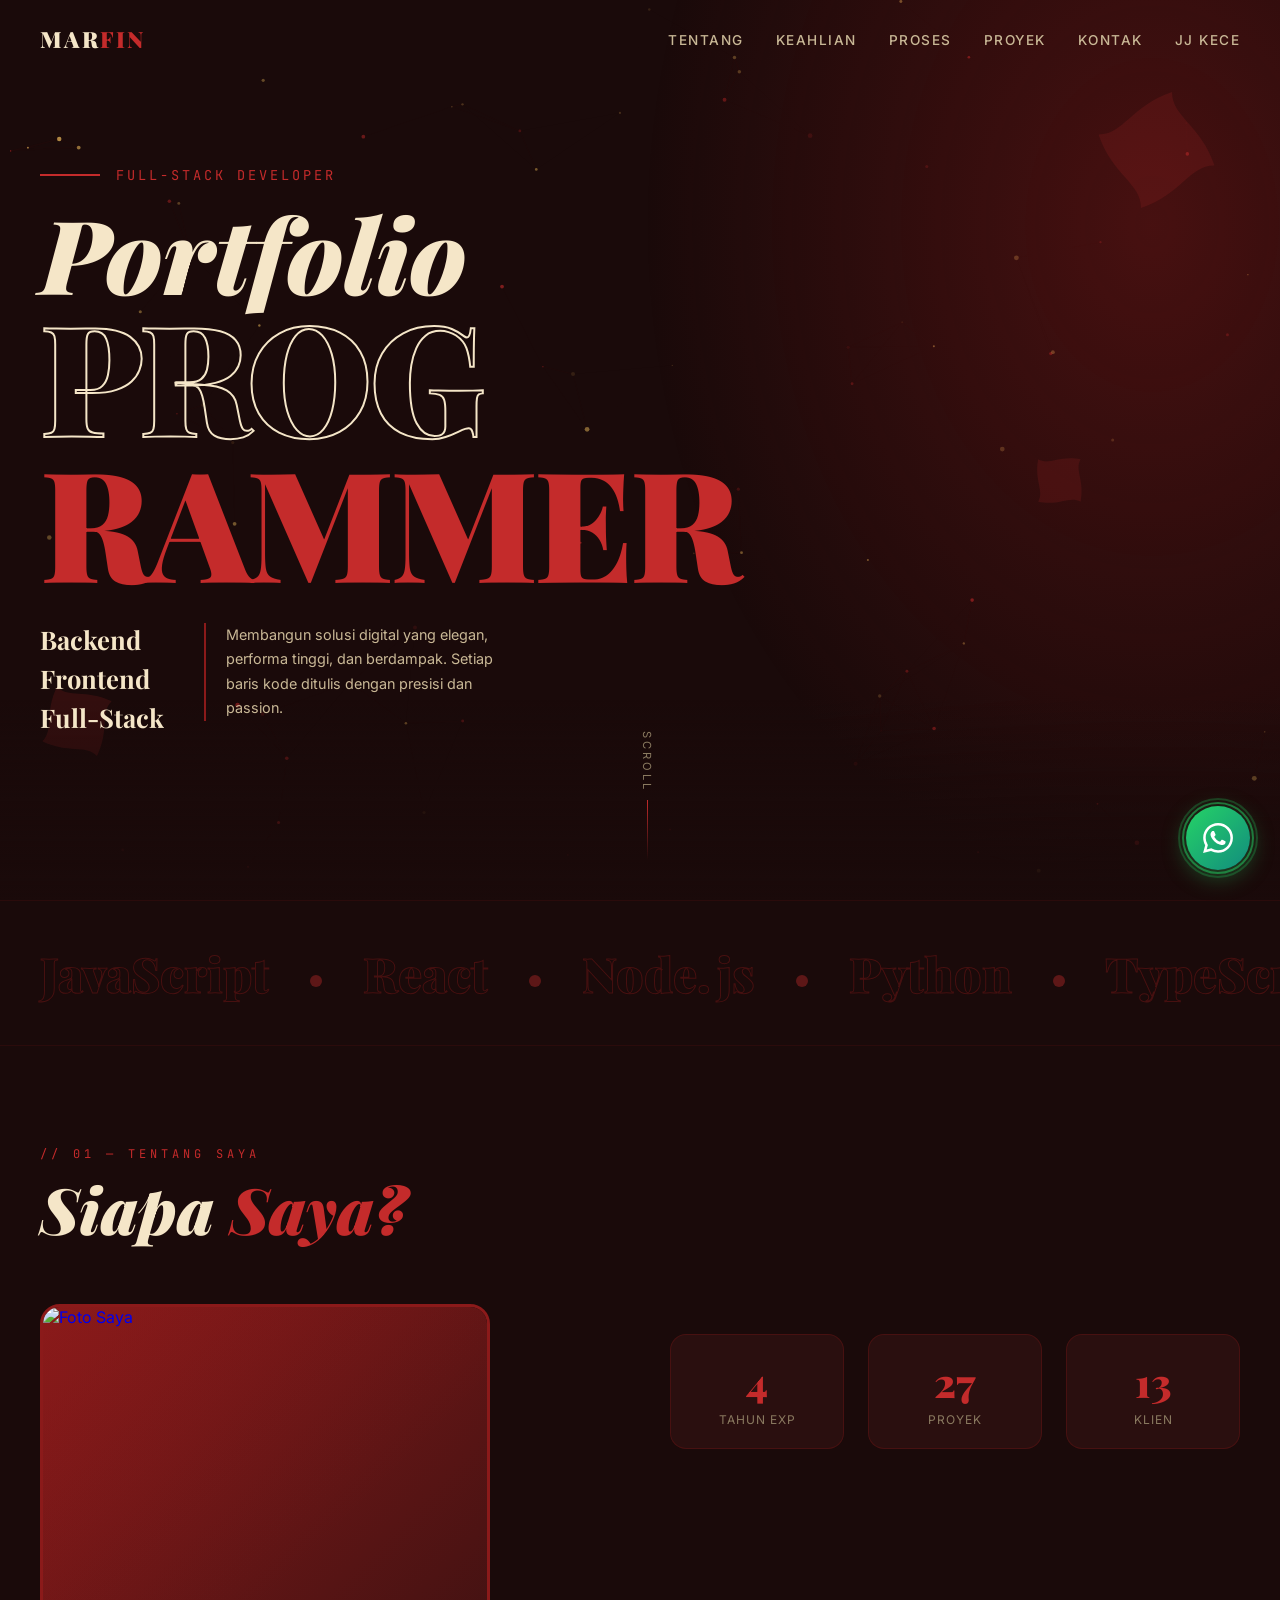
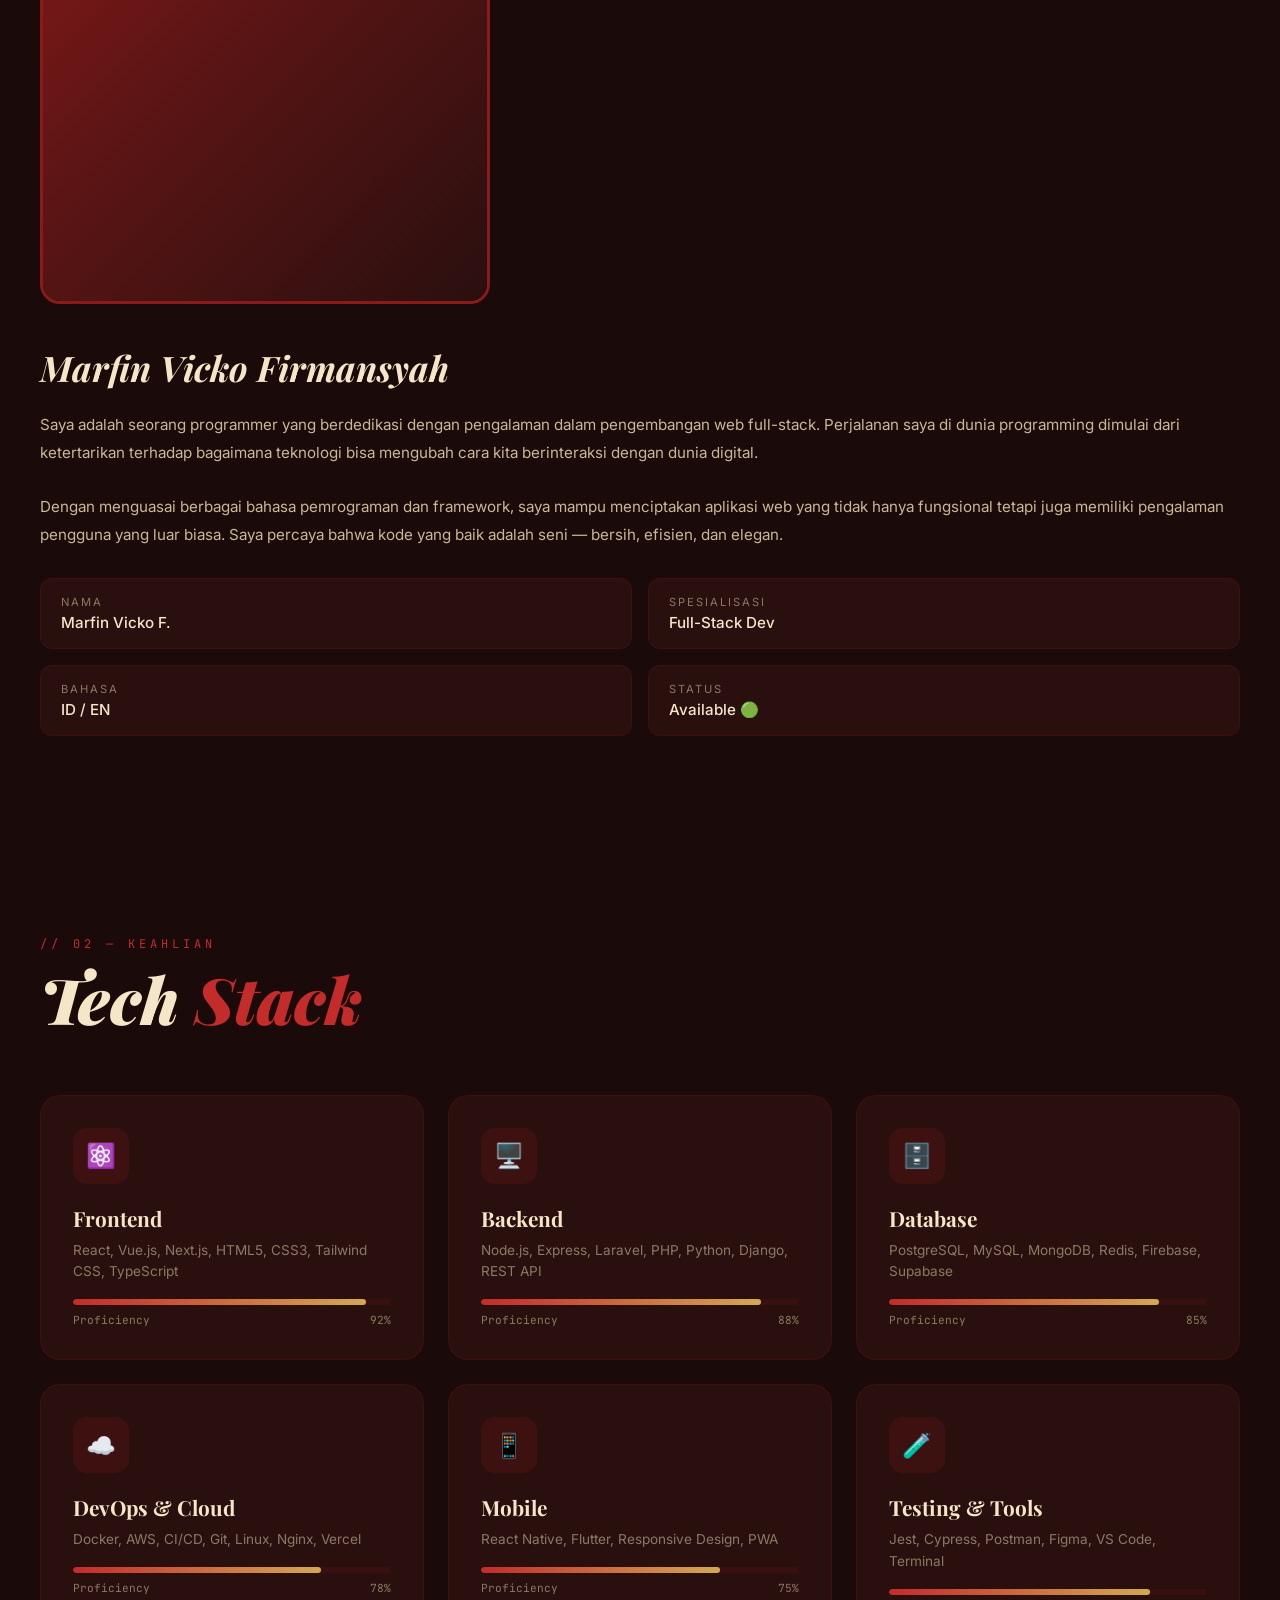
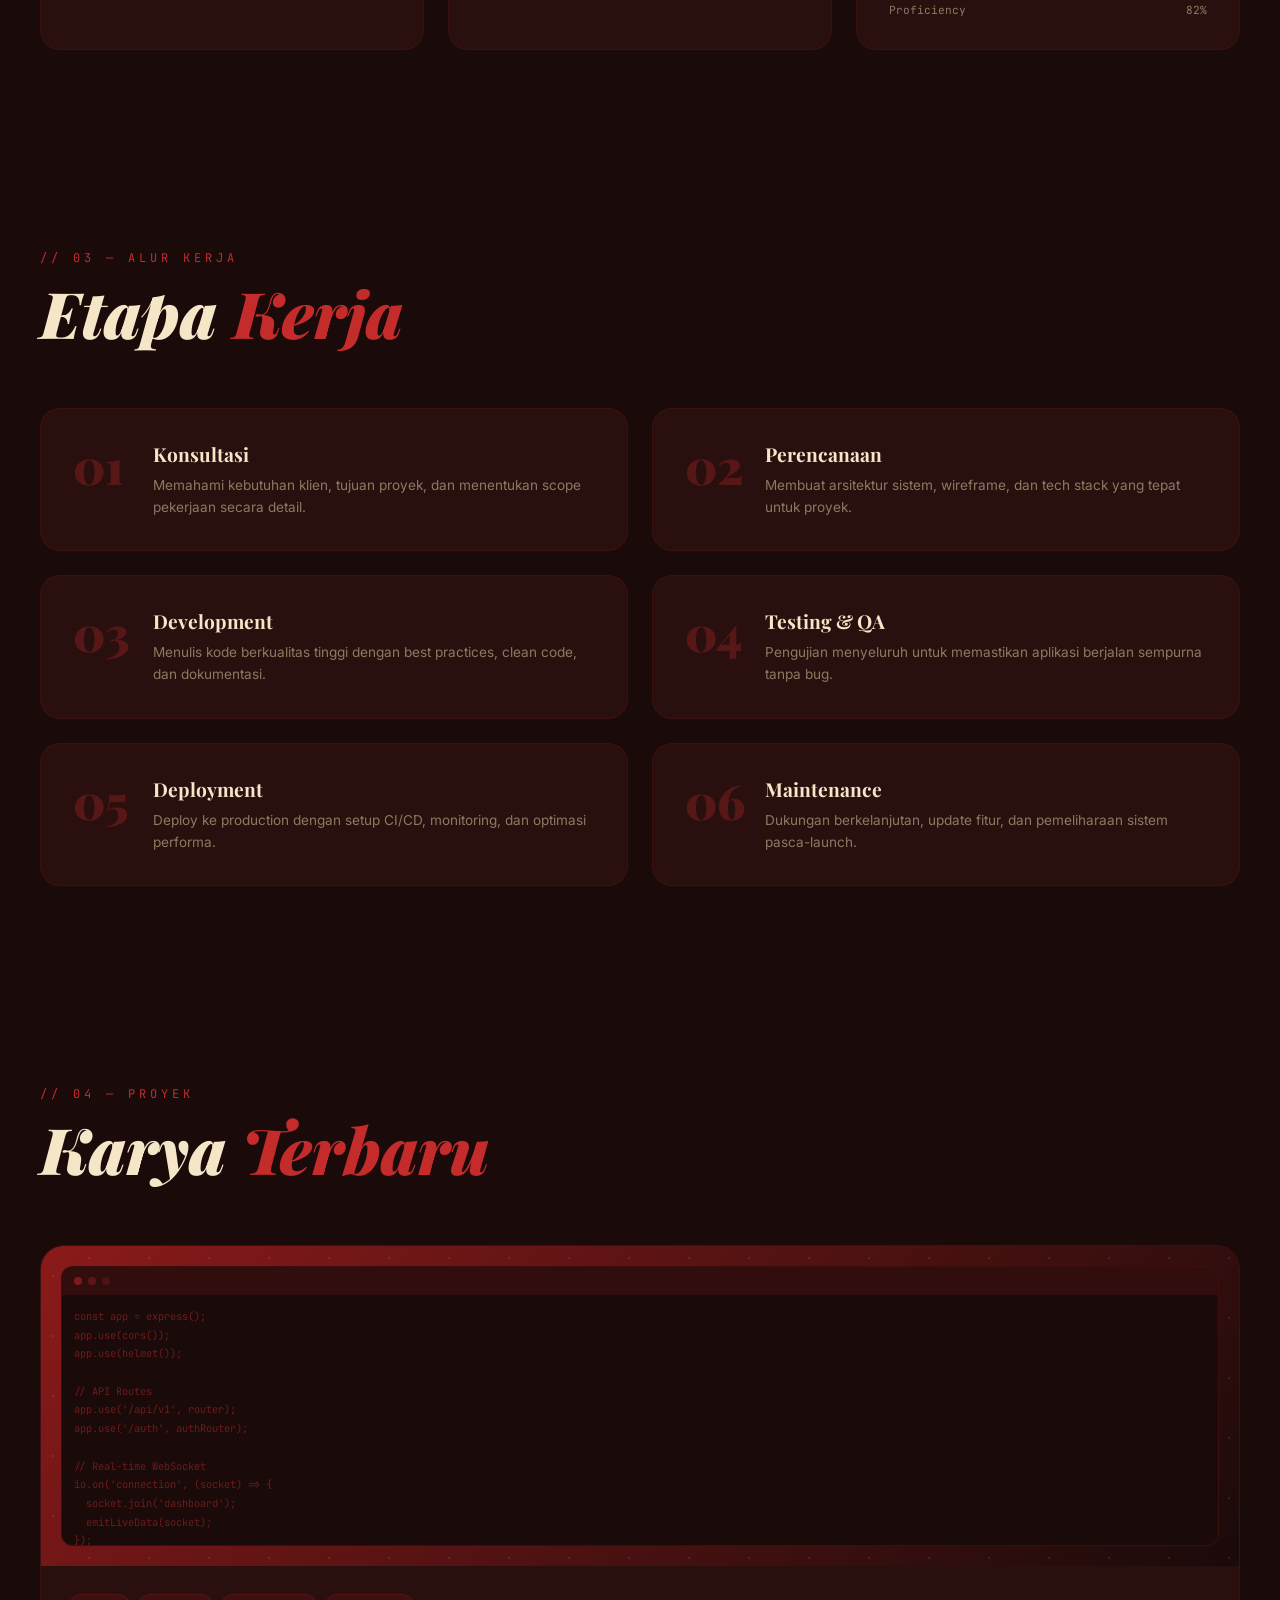
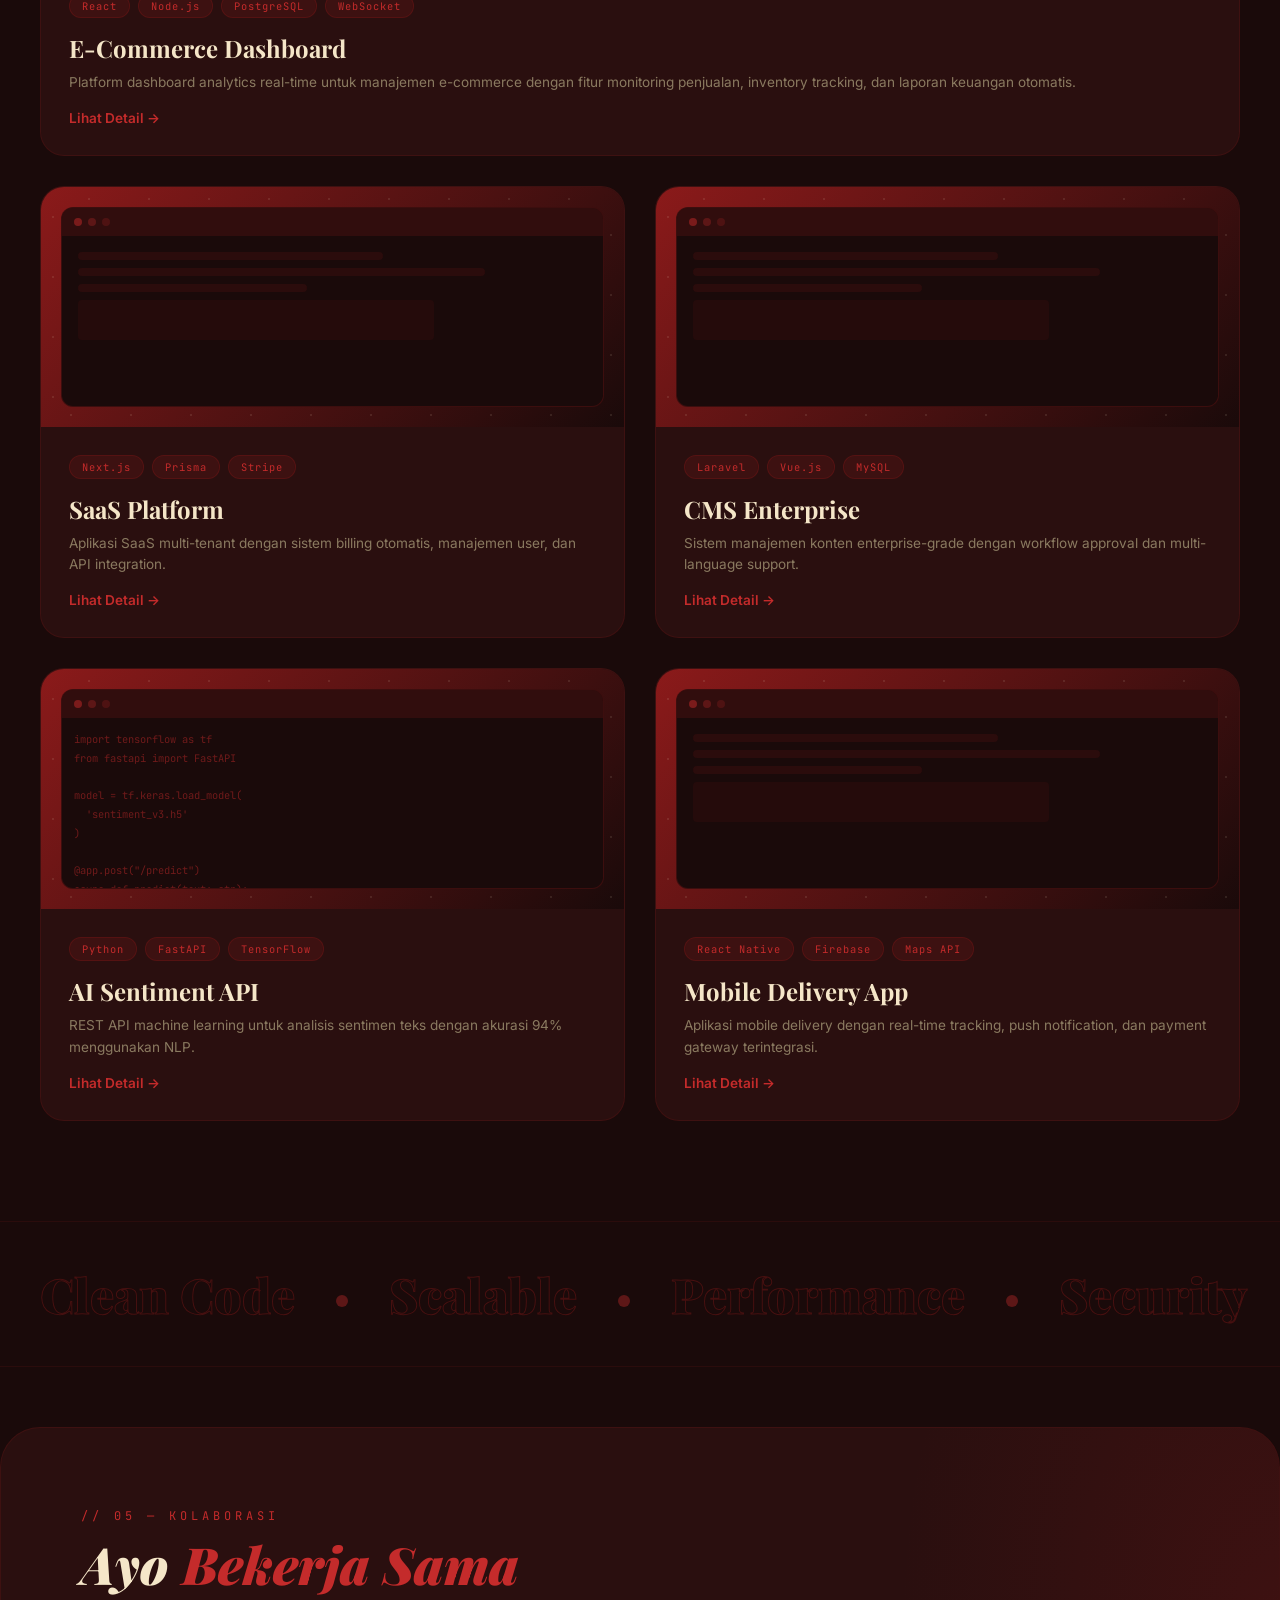
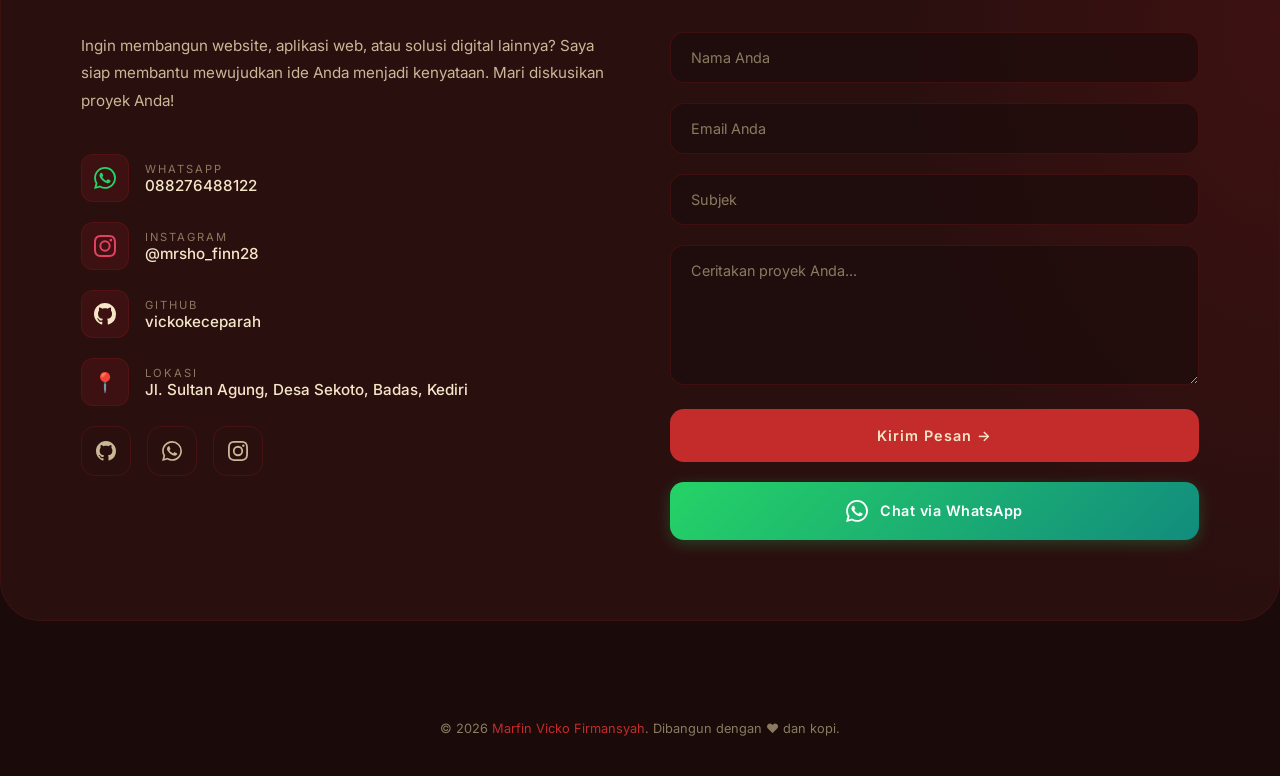
==== index.html @ fb9b5337 "Update index.html" ====
<!DOCTYPE html>
<html lang="id">
<head>
  <meta charset="UTF-8">
  <meta name="viewport" content="width=device-width, initial-scale=1.0">
  <title>Marfin Vicko Firmansyah — Portfolio</title>
  <link href="https://fonts.googleapis.com/css2?family=Playfair+Display:ital,wght@0,400;0,700;0,900;1,400;1,700;1,900&family=Inter:wght@300;400;500;600;700&family=JetBrains+Mono:wght@400;500;600&display=swap" rel="stylesheet">
  <link rel="stylesheet" href="style.css">
</head>
<body>

  <canvas id="particles"></canvas>

  <div class="content-wrapper">
    <!-- Navigation -->
    <nav class="hero-nav" id="navbar">
      <div class="nav-logo">MAR<span>FIN</span></div>
      <ul class="nav-links">
        <li><a href="#about">Tentang</a></li>
        <li><a href="#skills">Keahlian</a></li>
        <li><a href="#process">Proses</a></li>
        <li><a href="#projects">Proyek</a></li>
        <li><a href="#contact">Kontak</a></li>
        <li><a href="jj.html">jj kece</a></li>
      </ul>
      <button class="menu-toggle" id="menuToggle" aria-label="Menu">
        <span></span>
        <span></span>
        <span></span>
      </button>
    </nav>

    <!-- Mobile Overlay -->
    <div class="mobile-overlay" id="mobileOverlay">
      <ul class="mobile-nav">
        <li><a href="#about" onclick="closeMobileMenu()">Tentang</a></li>
        <li><a href="#skills" onclick="closeMobileMenu()">Keahlian</a></li>
        <li><a href="#process" onclick="closeMobileMenu()">Proses</a></li>
        <li><a href="#projects" onclick="closeMobileMenu()">Proyek</a></li>
        <li><a href="#contact" onclick="closeMobileMenu()">Kontak</a></li>
      </ul>
    </div>

    <!-- Hero Section -->
    <section class="hero">
      <div class="flower-deco flower-1">
        <svg width="120" height="120" viewBox="0 0 100 100"><path d="M50 0C55 20 80 20 100 50C80 55 80 80 50 100C45 80 20 80 0 50C20 45 20 20 50 0Z"/></svg>
      </div>
      <div class="flower-deco flower-2">
        <svg width="80" height="80" viewBox="0 0 100 100"><path d="M50 0C55 20 80 20 100 50C80 55 80 80 50 100C45 80 20 80 0 50C20 45 20 20 50 0Z"/></svg>
      </div>
      <div class="flower-deco flower-3">
        <svg width="60" height="60" viewBox="0 0 100 100"><path d="M50 0C55 20 80 20 100 50C80 55 80 80 50 100C45 80 20 80 0 50C20 45 20 20 50 0Z"/></svg>
      </div>

      <div class="hero-content">
        <div class="hero-label">
          <div class="hero-label-line"></div>
          <span class="hero-label-text">Full-Stack Developer</span>
        </div>
        <h1 class="hero-title">
          <span class="line1">Portfolio</span>
          <span class="line2 glitch-text" data-text="PROG">PROG</span>
          <span class="line3 glitch-text" data-text="RAMMER">RAMMER</span>
        </h1>
        <div class="hero-subtitle">
          <div class="hero-tags">
            <span>Backend</span>
            <span>Frontend</span>
            <span>Full-Stack</span>
          </div>
          <p class="hero-desc">
            Membangun solusi digital yang elegan, performa tinggi, dan berdampak. 
            Setiap baris kode ditulis dengan presisi dan passion.
          </p>
        </div>
      </div>

      <div class="hero-scroll">
        <span>Scroll</span>
        <div class="scroll-line"></div>
      </div>
    </section>

    <!-- Marquee -->
    <div class="marquee-container">
      <div class="marquee">
        <span class="marquee-item">JavaScript <span class="dot"></span> React <span class="dot"></span> Node.js <span class="dot"></span> Python <span class="dot"></span> TypeScript <span class="dot"></span> PHP <span class="dot"></span> Laravel <span class="dot"></span> PostgreSQL</span>
        <span class="marquee-item">JavaScript <span class="dot"></span> React <span class="dot"></span> Node.js <span class="dot"></span> Python <span class="dot"></span> TypeScript <span class="dot"></span> PHP <span class="dot"></span> Laravel <span class="dot"></span> PostgreSQL</span>
      </div>
    </div>

    <!-- About Section -->
    <section class="section" id="about">
      <div class="section-header reveal">
        <div class="section-label">// 01 — Tentang Saya</div>
        <h2 class="section-title">Siapa <span>Saya?</span></h2>
      </div>
      <div class="about">
        <div class="about-left reveal">
          <div class="upload-photo-wrapper">
            <div class="about-image-frame">
              <div class="about-avatar">
                <a href="fotoku.jpg" target="_blank">
                  <img class="avatar-photo visible" id="avatarPhoto" alt="Foto Saya" src="fotoku.jpg">
                </a>
              </div>
                <span class="avatar-initials">MV</span>
                <svg class="avatar-icon" viewBox="0 0 200 200" fill="none">
                  <circle cx="100" cy="75" r="40" stroke="#c42b2b" stroke-width="3" fill="none"/>
                  <path d="M40 180C40 140 65 115 100 115C135 115 160 140 160 180" stroke="#c42b2b" stroke-width="3" fill="none"/>
                  <rect x="75" y="50" width="50" height="3" rx="1.5" fill="#c42b2b" opacity="0.5"/>
                  <circle cx="85" cy="70" r="4" fill="#c42b2b"/>
                  <circle cx="115" cy="70" r="4" fill="#c42b2b"/>
                  <path d="M90 85Q100 95 110 85" stroke="#c42b2b" stroke-width="2" fill="none"/>
                  <rect x="60" y="130" width="80" height="40" rx="5" stroke="#c42b2b" stroke-width="2" fill="rgba(196,43,43,0.1)"/>
                  <text x="100" y="155" text-anchor="middle" fill="#c42b2b" font-family="JetBrains Mono" font-size="12">&lt;/&gt;</text>
                </svg>
              </div>
            </div>
          </div>
          <div class="about-stats">
            <div class="stat-card">
              <span class="stat-number" data-count="5">0</span>
              <span class="stat-label">Tahun Exp</span>
            </div>
            <div class="stat-card">
              <span class="stat-number" data-count="30">0</span>
              <span class="stat-label">Proyek</span>
            </div>
            <div class="stat-card">
              <span class="stat-number" data-count="15">0</span>
              <span class="stat-label">Klien</span>
            </div>
          </div>
        </div>
        <div class="about-right reveal">
          <h3 class="about-heading">Marfin Vicko Firmansyah</h3>
          <p class="about-text">
            Saya adalah seorang programmer yang berdedikasi dengan pengalaman dalam 
            pengembangan web full-stack. Perjalanan saya di dunia programming dimulai 
            dari ketertarikan terhadap bagaimana teknologi bisa mengubah cara kita 
            berinteraksi dengan dunia digital.
            <br><br>
            Dengan menguasai berbagai bahasa pemrograman dan framework, saya mampu 
            menciptakan aplikasi web yang tidak hanya fungsional tetapi juga memiliki 
            pengalaman pengguna yang luar biasa. Saya percaya bahwa kode yang baik 
            adalah seni — bersih, efisien, dan elegan.
          </p>
          <div class="about-detail-grid">
            <div class="detail-item">
              <div class="detail-label">Nama</div>
              <div class="detail-value">Marfin Vicko F.</div>
            </div>
            <div class="detail-item">
              <div class="detail-label">Spesialisasi</div>
              <div class="detail-value">Full-Stack Dev</div>
            </div>
            <div class="detail-item">
              <div class="detail-label">Bahasa</div>
              <div class="detail-value">ID / EN</div>
            </div>
            <div class="detail-item">
              <div class="detail-label">Status</div>
              <div class="detail-value">Available 🟢</div>
            </div>
          </div>
        </div>
      </div>
    </section>

    <!-- Skills Section -->
    <section class="section" id="skills">
      <div class="section-header reveal">
        <div class="section-label">// 02 — Keahlian</div>
        <h2 class="section-title">Tech <span>Stack</span></h2>
      </div>
      <div class="skills-grid">
        <div class="skill-card reveal">
          <div class="skill-icon">⚛️</div>
          <div class="skill-name">Frontend</div>
          <div class="skill-desc">React, Vue.js, Next.js, HTML5, CSS3, Tailwind CSS, TypeScript</div>
          <div class="skill-bar-container">
            <div class="skill-bar" data-width="92"></div>
          </div>
          <div class="skill-bar-label">
            <span>Proficiency</span>
            <span>92%</span>
          </div>
        </div>
        <div class="skill-card reveal">
          <div class="skill-icon">🖥️</div>
          <div class="skill-name">Backend</div>
          <div class="skill-desc">Node.js, Express, Laravel, PHP, Python, Django, REST API</div>
          <div class="skill-bar-container">
            <div class="skill-bar" data-width="88"></div>
          </div>
          <div class="skill-bar-label">
            <span>Proficiency</span>
            <span>88%</span>
          </div>
        </div>
        <div class="skill-card reveal">
          <div class="skill-icon">🗄️</div>
          <div class="skill-name">Database</div>
          <div class="skill-desc">PostgreSQL, MySQL, MongoDB, Redis, Firebase, Supabase</div>
          <div class="skill-bar-container">
            <div class="skill-bar" data-width="85"></div>
          </div>
          <div class="skill-bar-label">
            <span>Proficiency</span>
            <span>85%</span>
          </div>
        </div>
        <div class="skill-card reveal">
          <div class="skill-icon">☁️</div>
          <div class="skill-name">DevOps & Cloud</div>
          <div class="skill-desc">Docker, AWS, CI/CD, Git, Linux, Nginx, Vercel</div>
          <div class="skill-bar-container">
            <div class="skill-bar" data-width="78"></div>
          </div>
          <div class="skill-bar-label">
            <span>Proficiency</span>
            <span>78%</span>
          </div>
        </div>
        <div class="skill-card reveal">
          <div class="skill-icon">📱</div>
          <div class="skill-name">Mobile</div>
          <div class="skill-desc">React Native, Flutter, Responsive Design, PWA</div>
          <div class="skill-bar-container">
            <div class="skill-bar" data-width="75"></div>
          </div>
          <div class="skill-bar-label">
            <span>Proficiency</span>
            <span>75%</span>
          </div>
        </div>
        <div class="skill-card reveal">
          <div class="skill-icon">🧪</div>
          <div class="skill-name">Testing & Tools</div>
          <div class="skill-desc">Jest, Cypress, Postman, Figma, VS Code, Terminal</div>
          <div class="skill-bar-container">
            <div class="skill-bar" data-width="82"></div>
          </div>
          <div class="skill-bar-label">
            <span>Proficiency</span>
            <span>82%</span>
          </div>
        </div>
      </div>
    </section>

    <!-- Process Section -->
    <section class="section" id="process">
      <div class="section-header reveal">
        <div class="section-label">// 03 — Alur Kerja</div>
        <h2 class="section-title">Etapa <span>Kerja</span></h2>
      </div>
      <div class="process-grid">
        <div class="process-card reveal">
          <div class="process-num">01</div>
          <div class="process-content">
            <h3>Konsultasi</h3>
            <p>Memahami kebutuhan klien, tujuan proyek, dan menentukan scope pekerjaan secara detail.</p>
          </div>
        </div>
        <div class="process-card reveal">
          <div class="process-num">02</div>
          <div class="process-content">
            <h3>Perencanaan</h3>
            <p>Membuat arsitektur sistem, wireframe, dan tech stack yang tepat untuk proyek.</p>
          </div>
        </div>
        <div class="process-card reveal">
          <div class="process-num">03</div>
          <div class="process-content">
            <h3>Development</h3>
            <p>Menulis kode berkualitas tinggi dengan best practices, clean code, dan dokumentasi.</p>
          </div>
        </div>
        <div class="process-card reveal">
          <div class="process-num">04</div>
          <div class="process-content">
            <h3>Testing & QA</h3>
            <p>Pengujian menyeluruh untuk memastikan aplikasi berjalan sempurna tanpa bug.</p>
          </div>
        </div>
        <div class="process-card reveal">
          <div class="process-num">05</div>
          <div class="process-content">
            <h3>Deployment</h3>
            <p>Deploy ke production dengan setup CI/CD, monitoring, dan optimasi performa.</p>
          </div>
        </div>
        <div class="process-card reveal">
          <div class="process-num">06</div>
          <div class="process-content">
            <h3>Maintenance</h3>
            <p>Dukungan berkelanjutan, update fitur, dan pemeliharaan sistem pasca-launch.</p>
          </div>
        </div>
      </div>
    </section>

    <!-- Projects Section -->
    <section class="section" id="projects">
      <div class="section-header reveal">
        <div class="section-label">// 04 — Proyek</div>
        <h2 class="section-title">Karya <span>Terbaru</span></h2>
      </div>
      <div class="projects-grid">
        <div class="project-card featured reveal">
          <div class="project-preview">
            <div class="project-preview-pattern"></div>
            <div class="project-mockup">
              <div class="mockup-bar">
                <span class="mockup-dot"></span>
                <span class="mockup-dot"></span>
                <span class="mockup-dot"></span>
              </div>
              <div class="mockup-code">
const app = express();<br>
app.use(cors());<br>
app.use(helmet());<br><br>
// API Routes<br>
app.use('/api/v1', router);<br>
app.use('/auth', authRouter);<br><br>
// Real-time WebSocket<br>
io.on('connection', (socket) => {<br>
&nbsp;&nbsp;socket.join('dashboard');<br>
&nbsp;&nbsp;emitLiveData(socket);<br>
});
              </div>
            </div>
          </div>
          <div class="project-info">
            <div class="project-tags">
              <span class="project-tag">React</span>
              <span class="project-tag">Node.js</span>
              <span class="project-tag">PostgreSQL</span>
              <span class="project-tag">WebSocket</span>
            </div>
            <h3 class="project-name">E-Commerce Dashboard</h3>
            <p class="project-desc">Platform dashboard analytics real-time untuk manajemen e-commerce dengan fitur monitoring penjualan, inventory tracking, dan laporan keuangan otomatis.</p>
            <a href="#" class="project-link">Lihat Detail →</a>
          </div>
        </div>
        <div class="project-card reveal">
          <div class="project-preview">
            <div class="project-preview-pattern"></div>
            <div class="project-mockup">
              <div class="mockup-bar">
                <span class="mockup-dot"></span>
                <span class="mockup-dot"></span>
                <span class="mockup-dot"></span>
              </div>
              <div class="mockup-body">
                <div class="mockup-line"></div>
                <div class="mockup-line"></div>
                <div class="mockup-line"></div>
                <div class="mockup-line"></div>
              </div>
            </div>
          </div>
          <div class="project-info">
            <div class="project-tags">
              <span class="project-tag">Next.js</span>
              <span class="project-tag">Prisma</span>
              <span class="project-tag">Stripe</span>
            </div>
            <h3 class="project-name">SaaS Platform</h3>
            <p class="project-desc">Aplikasi SaaS multi-tenant dengan sistem billing otomatis, manajemen user, dan API integration.</p>
            <a href="#" class="project-link">Lihat Detail →</a>
          </div>
        </div>
        <div class="project-card reveal">
          <div class="project-preview">
            <div class="project-preview-pattern"></div>
            <div class="project-mockup">
              <div class="mockup-bar">
                <span class="mockup-dot"></span>
                <span class="mockup-dot"></span>
                <span class="mockup-dot"></span>
              </div>
              <div class="mockup-body">
                <div class="mockup-line"></div>
                <div class="mockup-line"></div>
                <div class="mockup-line"></div>
                <div class="mockup-line"></div>
              </div>
            </div>
          </div>
          <div class="project-info">
            <div class="project-tags">
              <span class="project-tag">Laravel</span>
              <span class="project-tag">Vue.js</span>
              <span class="project-tag">MySQL</span>
            </div>
            <h3 class="project-name">CMS Enterprise</h3>
            <p class="project-desc">Sistem manajemen konten enterprise-grade dengan workflow approval dan multi-language support.</p>
            <a href="#" class="project-link">Lihat Detail →</a>
          </div>
        </div>
        <div class="project-card reveal">
          <div class="project-preview">
            <div class="project-preview-pattern"></div>
            <div class="project-mockup">
              <div class="mockup-bar">
                <span class="mockup-dot"></span>
                <span class="mockup-dot"></span>
                <span class="mockup-dot"></span>
              </div>
              <div class="mockup-code">
import tensorflow as tf<br>
from fastapi import FastAPI<br><br>
model = tf.keras.load_model(<br>
&nbsp;&nbsp;'sentiment_v3.h5'<br>
)<br><br>
@app.post("/predict")<br>
async def predict(text: str):<br>
&nbsp;&nbsp;result = model.predict(<br>
&nbsp;&nbsp;&nbsp;&nbsp;preprocess(text)<br>
&nbsp;&nbsp;)<br>
&nbsp;&nbsp;return {"sentiment": result}
              </div>
            </div>
          </div>
          <div class="project-info">
            <div class="project-tags">
              <span class="project-tag">Python</span>
              <span class="project-tag">FastAPI</span>
              <span class="project-tag">TensorFlow</span>
            </div>
            <h3 class="project-name">AI Sentiment API</h3>
            <p class="project-desc">REST API machine learning untuk analisis sentimen teks dengan akurasi 94% menggunakan NLP.</p>
            <a href="#" class="project-link">Lihat Detail →</a>
          </div>
        </div>
        <div class="project-card reveal">
          <div class="project-preview">
            <div class="project-preview-pattern"></div>
            <div class="project-mockup">
              <div class="mockup-bar">
                <span class="mockup-dot"></span>
                <span class="mockup-dot"></span>
                <span class="mockup-dot"></span>
              </div>
              <div class="mockup-body">
                <div class="mockup-line"></div>
                <div class="mockup-line"></div>
                <div class="mockup-line"></div>
                <div class="mockup-line"></div>
              </div>
            </div>
          </div>
          <div class="project-info">
            <div class="project-tags">
              <span class="project-tag">React Native</span>
              <span class="project-tag">Firebase</span>
              <span class="project-tag">Maps API</span>
            </div>
            <h3 class="project-name">Mobile Delivery App</h3>
            <p class="project-desc">Aplikasi mobile delivery dengan real-time tracking, push notification, dan payment gateway terintegrasi.</p>
            <a href="#" class="project-link">Lihat Detail →</a>
          </div>
        </div>
      </div>
    </section>

    <!-- Marquee 2 -->
    <div class="marquee-container">
      <div class="marquee" style="animation-direction: reverse;">
        <span class="marquee-item">Clean Code <span class="dot"></span> Scalable <span class="dot"></span> Performance <span class="dot"></span> Security <span class="dot"></span> Best Practices <span class="dot"></span> Responsive <span class="dot"></span> Accessible</span>
        <span class="marquee-item">Clean Code <span class="dot"></span> Scalable <span class="dot"></span> Performance <span class="dot"></span> Security <span class="dot"></span> Best Practices <span class="dot"></span> Responsive <span class="dot"></span> Accessible</span>
      </div>
    </div>

    <!-- Contact Section -->
    <section id="contact">
      <div class="contact">
        <div class="section-header reveal" style="margin-bottom: 40px;">
          <div class="section-label">// 05 — Kolaborasi</div>
          <h2 class="section-title" style="font-size: clamp(2rem, 4vw, 3.5rem);">Ayo <span>Bekerja Sama</span></h2>
        </div>
        <div class="contact-grid">
          <div class="contact-left reveal">
            <p class="contact-text">
              Ingin membangun website, aplikasi web, atau solusi digital lainnya? 
              Saya siap membantu mewujudkan ide Anda menjadi kenyataan. 
              Mari diskusikan proyek Anda!
            </p>
            <div class="contact-info-list">
              <a href="https://wa.me/6288276488122" target="_blank" class="contact-info-item contact-info-link">
                <div class="contact-info-icon whatsapp-icon">
                  <svg width="22" height="22" viewBox="0 0 24 24" fill="currentColor"><path d="M17.472 14.382c-.297-.149-1.758-.867-2.03-.967-.273-.099-.471-.148-.67.15-.197.297-.767.966-.94 1.164-.173.199-.347.223-.644.075-.297-.15-1.255-.463-2.39-1.475-.883-.788-1.48-1.761-1.653-2.059-.173-.297-.018-.458.13-.606.134-.133.298-.347.446-.52.149-.174.198-.298.298-.497.099-.198.05-.371-.025-.52-.075-.149-.669-1.612-.916-2.207-.242-.579-.487-.5-.669-.51-.173-.008-.371-.01-.57-.01-.198 0-.52.074-.792.372-.272.297-1.04 1.016-1.04 2.479 0 1.462 1.065 2.875 1.213 3.074.149.198 2.096 3.2 5.077 4.487.709.306 1.262.489 1.694.625.712.227 1.36.195 1.871.118.571-.085 1.758-.719 2.006-1.413.248-.694.248-1.289.173-1.413-.074-.124-.272-.198-.57-.347m-5.421 7.403h-.004a9.87 9.87 0 01-5.031-1.378l-.361-.214-3.741.982.998-3.648-.235-.374a9.86 9.86 0 01-1.51-5.26c.001-5.45 4.436-9.884 9.888-9.884 2.64 0 5.122 1.03 6.988 2.898a9.825 9.825 0 012.893 6.994c-.003 5.45-4.437 9.884-9.885 9.884m8.413-18.297A11.815 11.815 0 0012.05 0C5.495 0 .16 5.335.157 11.892c0 2.096.547 4.142 1.588 5.945L.057 24l6.305-1.654a11.882 11.882 0 005.683 1.448h.005c6.554 0 11.89-5.335 11.893-11.893a11.821 11.821 0 00-3.48-8.413z"/></svg>
                </div>
                <div>
                  <div class="contact-info-label">WhatsApp</div>
                  <div class="contact-info-value">088276488122</div>
                </div>
              </a>
              <a href="https://instagram.com/mrsho_finn28" target="_blank" class="contact-info-item contact-info-link">
                <div class="contact-info-icon instagram-icon">
                  <svg width="22" height="22" viewBox="0 0 24 24" fill="currentColor"><path d="M12 2.163c3.204 0 3.584.012 4.85.07 3.252.148 4.771 1.691 4.919 4.919.058 1.265.069 1.645.069 4.849 0 3.205-.012 3.584-.069 4.849-.149 3.225-1.664 4.771-4.919 4.919-1.266.058-1.644.07-4.85.07-3.204 0-3.584-.012-4.849-.07-3.26-.149-4.771-1.699-4.919-4.92-.058-1.265-.07-1.644-.07-4.849 0-3.204.013-3.583.07-4.849.149-3.227 1.664-4.771 4.919-4.919 1.266-.057 1.645-.069 4.849-.069zM12 0C8.741 0 8.333.014 7.053.072 2.695.272.273 2.69.073 7.052.014 8.333 0 8.741 0 12c0 3.259.014 3.668.072 4.948.2 4.358 2.618 6.78 6.98 6.98C8.333 23.986 8.741 24 12 24c3.259 0 3.668-.014 4.948-.072 4.354-.2 6.782-2.618 6.979-6.98.059-1.28.073-1.689.073-4.948 0-3.259-.014-3.667-.072-4.947-.196-4.354-2.617-6.78-6.979-6.98C15.668.014 15.259 0 12 0zm0 5.838a6.162 6.162 0 100 12.324 6.162 6.162 0 000-12.324zM12 16a4 4 0 110-8 4 4 0 010 8zm6.406-11.845a1.44 1.44 0 100 2.881 1.44 1.44 0 000-2.881z"/></svg>
                </div>
                <div>
                  <div class="contact-info-label">Instagram</div>
                  <div class="contact-info-value">@mrsho_finn28</div>
                </div>
              </a>
              <a href="https://github.com/vickokeceparah" target="_blank" class="contact-info-item contact-info-link">
                <div class="contact-info-icon github-icon">
                  <svg width="22" height="22" viewBox="0 0 24 24" fill="currentColor"><path d="M12 0C5.37 0 0 5.37 0 12c0 5.31 3.435 9.795 8.205 11.385.6.105.825-.255.825-.57 0-.285-.015-1.23-.015-2.235-3.015.555-3.795-.735-4.035-1.41-.135-.345-.72-1.41-1.23-1.695-.42-.225-1.02-.78-.015-.795.945-.015 1.62.87 1.845 1.23 1.08 1.815 2.805 1.305 3.495.99.105-.78.42-1.305.765-1.605-2.67-.3-5.46-1.335-5.46-5.925 0-1.305.465-2.385 1.23-3.225-.12-.3-.54-1.53.12-3.18 0 0 1.005-.315 3.3 1.23.96-.27 1.98-.405 3-.405s2.04.135 3 .405c2.295-1.56 3.3-1.23 3.3-1.23.66 1.65.24 2.88.12 3.18.765.84 1.23 1.905 1.23 3.225 0 4.605-2.805 5.625-5.475 5.925.435.375.81 1.095.81 2.22 0 1.605-.015 2.895-.015 3.3 0 .315.225.69.825.57A12.02 12.02 0 0024 12c0-6.63-5.37-12-12-12z"/></svg>
                </div>
                <div>
                  <div class="contact-info-label">GitHub</div>
                  <div class="contact-info-value">vickokeceparah</div>
                </div>
              </a>
              <div class="contact-info-item">
                <div>
                  <a 
                    href="https://www.google.com/maps/search/?api=1&query=Jl.+Sultan+Agung+Desa+Sekoto+Kecamatan+Badas+Kabupaten+Kediri" 
                    target="_blank" 
                    class="contact-info-item contact-info-link"
                  >
                    <div class="contact-info-icon">
                      📍
                    </div>
                  
                    <div>
                      <div class="contact-info-label">Lokasi</div>
                      <div class="contact-info-value">
                        Jl. Sultan Agung, Desa Sekoto, Badas, Kediri
                      </div>
                    </div>
                  </a>
                </div>
              </div>
            </div>
            <div class="social-links">
              <a href="https://github.com/vickokeceparah" target="_blank" class="social-link" title="GitHub">
                <svg width="20" height="20" viewBox="0 0 24 24" fill="currentColor"><path d="M12 0C5.37 0 0 5.37 0 12c0 5.31 3.435 9.795 8.205 11.385.6.105.825-.255.825-.57 0-.285-.015-1.23-.015-2.235-3.015.555-3.795-.735-4.035-1.41-.135-.345-.72-1.41-1.23-1.695-.42-.225-1.02-.78-.015-.795.945-.015 1.62.87 1.845 1.23 1.08 1.815 2.805 1.305 3.495.99.105-.78.42-1.305.765-1.605-2.67-.3-5.46-1.335-5.46-5.925 0-1.305.465-2.385 1.23-3.225-.12-.3-.54-1.53.12-3.18 0 0 1.005-.315 3.3 1.23.96-.27 1.98-.405 3-.405s2.04.135 3 .405c2.295-1.56 3.3-1.23 3.3-1.23.66 1.65.24 2.88.12 3.18.765.84 1.23 1.905 1.23 3.225 0 4.605-2.805 5.625-5.475 5.925.435.375.81 1.095.81 2.22 0 1.605-.015 2.895-.015 3.3 0 .315.225.69.825.57A12.02 12.02 0 0024 12c0-6.63-5.37-12-12-12z"/></svg>
              </a>
              <a href="https://wa.me/6288276488122" target="_blank" class="social-link whatsapp-social" title="WhatsApp">
                <svg width="20" height="20" viewBox="0 0 24 24" fill="currentColor"><path d="M17.472 14.382c-.297-.149-1.758-.867-2.03-.967-.273-.099-.471-.148-.67.15-.197.297-.767.966-.94 1.164-.173.199-.347.223-.644.075-.297-.15-1.255-.463-2.39-1.475-.883-.788-1.48-1.761-1.653-2.059-.173-.297-.018-.458.13-.606.134-.133.298-.347.446-.52.149-.174.198-.298.298-.497.099-.198.05-.371-.025-.52-.075-.149-.669-1.612-.916-2.207-.242-.579-.487-.5-.669-.51-.173-.008-.371-.01-.57-.01-.198 0-.52.074-.792.372-.272.297-1.04 1.016-1.04 2.479 0 1.462 1.065 2.875 1.213 3.074.149.198 2.096 3.2 5.077 4.487.709.306 1.262.489 1.694.625.712.227 1.36.195 1.871.118.571-.085 1.758-.719 2.006-1.413.248-.694.248-1.289.173-1.413-.074-.124-.272-.198-.57-.347m-5.421 7.403h-.004a9.87 9.87 0 01-5.031-1.378l-.361-.214-3.741.982.998-3.648-.235-.374a9.86 9.86 0 01-1.51-5.26c.001-5.45 4.436-9.884 9.888-9.884 2.64 0 5.122 1.03 6.988 2.898a9.825 9.825 0 012.893 6.994c-.003 5.45-4.437 9.884-9.885 9.884m8.413-18.297A11.815 11.815 0 0012.05 0C5.495 0 .16 5.335.157 11.892c0 2.096.547 4.142 1.588 5.945L.057 24l6.305-1.654a11.882 11.882 0 005.683 1.448h.005c6.554 0 11.89-5.335 11.893-11.893a11.821 11.821 0 00-3.48-8.413z"/></svg>
              </a>
              <a href="https://instagram.com/mrsho_finn28" target="_blank" class="social-link instagram-social" title="Instagram">
                <svg width="20" height="20" viewBox="0 0 24 24" fill="currentColor"><path d="M12 2.163c3.204 0 3.584.012 4.85.07 3.252.148 4.771 1.691 4.919 4.919.058 1.265.069 1.645.069 4.849 0 3.205-.012 3.584-.069 4.849-.149 3.225-1.664 4.771-4.919 4.919-1.266.058-1.644.07-4.85.07-3.204 0-3.584-.012-4.849-.07-3.26-.149-4.771-1.699-4.919-4.92-.058-1.265-.07-1.644-.07-4.849 0-3.204.013-3.583.07-4.849.149-3.227 1.664-4.771 4.919-4.919 1.266-.057 1.645-.069 4.849-.069zM12 0C8.741 0 8.333.014 7.053.072 2.695.272.273 2.69.073 7.052.014 8.333 0 8.741 0 12c0 3.259.014 3.668.072 4.948.2 4.358 2.618 6.78 6.98 6.98C8.333 23.986 8.741 24 12 24c3.259 0 3.668-.014 4.948-.072 4.354-.2 6.782-2.618 6.979-6.98.059-1.28.073-1.689.073-4.948 0-3.259-.014-3.667-.072-4.947-.196-4.354-2.617-6.78-6.979-6.98C15.668.014 15.259 0 12 0zm0 5.838a6.162 6.162 0 100 12.324 6.162 6.162 0 000-12.324zM12 16a4 4 0 110-8 4 4 0 010 8zm6.406-11.845a1.44 1.44 0 100 2.881 1.44 1.44 0 000-2.881z"/></svg>
              </a>
            </div>
          </div>
          <div class="contact-right reveal">
            <div class="contact-input-group">
              <input type="text" class="contact-input" placeholder="Nama Anda">
            </div>
            <div class="contact-input-group">
              <input type="email" class="contact-input" placeholder="Email Anda">
            </div>
            <div class="contact-input-group">
              <input type="text" class="contact-input" placeholder="Subjek">
            </div>
            <div class="contact-input-group">
              <textarea class="contact-textarea" placeholder="Ceritakan proyek Anda..."></textarea>
            </div>
            <button class="contact-btn" onclick="handleSubmit()">Kirim Pesan →</button>
            <a href="https://wa.me/6288276488122?text=Halo%20Marfin%2C%20saya%20tertarik%20untuk%20berdiskusi%20tentang%20proyek." target="_blank" class="whatsapp-chat-btn">
              <svg width="22" height="22" viewBox="0 0 24 24" fill="currentColor"><path d="M17.472 14.382c-.297-.149-1.758-.867-2.03-.967-.273-.099-.471-.148-.67.15-.197.297-.767.966-.94 1.164-.173.199-.347.223-.644.075-.297-.15-1.255-.463-2.39-1.475-.883-.788-1.48-1.761-1.653-2.059-.173-.297-.018-.458.13-.606.134-.133.298-.347.446-.52.149-.174.198-.298.298-.497.099-.198.05-.371-.025-.52-.075-.149-.669-1.612-.916-2.207-.242-.579-.487-.5-.669-.51-.173-.008-.371-.01-.57-.01-.198 0-.52.074-.792.372-.272.297-1.04 1.016-1.04 2.479 0 1.462 1.065 2.875 1.213 3.074.149.198 2.096 3.2 5.077 4.487.709.306 1.262.489 1.694.625.712.227 1.36.195 1.871.118.571-.085 1.758-.719 2.006-1.413.248-.694.248-1.289.173-1.413-.074-.124-.272-.198-.57-.347m-5.421 7.403h-.004a9.87 9.87 0 01-5.031-1.378l-.361-.214-3.741.982.998-3.648-.235-.374a9.86 9.86 0 01-1.51-5.26c.001-5.45 4.436-9.884 9.888-9.884 2.64 0 5.122 1.03 6.988 2.898a9.825 9.825 0 012.893 6.994c-.003 5.45-4.437 9.884-9.885 9.884m8.413-18.297A11.815 11.815 0 0012.05 0C5.495 0 .16 5.335.157 11.892c0 2.096.547 4.142 1.588 5.945L.057 24l6.305-1.654a11.882 11.882 0 005.683 1.448h.005c6.554 0 11.89-5.335 11.893-11.893a11.821 11.821 0 00-3.48-8.413z"/></svg>
              Chat via WhatsApp
            </a>
          </div>
        </div>
      </div>
    </section>

    <!-- Footer -->
    <footer class="footer">
      <p>© 2026 <span>Marfin Vicko Firmansyah</span>. Dibangun dengan ❤️ dan kopi.</p>
    </footer>
  </div>

  <!-- Floating WhatsApp Button -->
  <a href="https://wa.me/6288276488122?text=Halo%20Marfin%2C%20Kamu%20Ganteng%20Banget%20Deh%20Asli." target="_blank" class="whatsapp-float" title="Chat WhatsApp">
    <span class="wa-tooltip">Chat dengan saya 💬</span>
    <svg width="30" height="30" viewBox="0 0 24 24" fill="currentColor"><path d="M17.472 14.382c-.297-.149-1.758-.867-2.03-.967-.273-.099-.471-.148-.67.15-.197.297-.767.966-.94 1.164-.173.199-.347.223-.644.075-.297-.15-1.255-.463-2.39-1.475-.883-.788-1.48-1.761-1.653-2.059-.173-.297-.018-.458.13-.606.134-.133.298-.347.446-.52.149-.174.198-.298.298-.497.099-.198.05-.371-.025-.52-.075-.149-.669-1.612-.916-2.207-.242-.579-.487-.5-.669-.51-.173-.008-.371-.01-.57-.01-.198 0-.52.074-.792.372-.272.297-1.04 1.016-1.04 2.479 0 1.462 1.065 2.875 1.213 3.074.149.198 2.096 3.2 5.077 4.487.709.306 1.262.489 1.694.625.712.227 1.36.195 1.871.118.571-.085 1.758-.719 2.006-1.413.248-.694.248-1.289.173-1.413-.074-.124-.272-.198-.57-.347m-5.421 7.403h-.004a9.87 9.87 0 01-5.031-1.378l-.361-.214-3.741.982.998-3.648-.235-.374a9.86 9.86 0 01-1.51-5.26c.001-5.45 4.436-9.884 9.888-9.884 2.64 0 5.122 1.03 6.988 2.898a9.825 9.825 0 012.893 6.994c-.003 5.45-4.437 9.884-9.885 9.884m8.413-18.297A11.815 11.815 0 0012.05 0C5.495 0 .16 5.335.157 11.892c0 2.096.547 4.142 1.588 5.945L.057 24l6.305-1.654a11.882 11.882 0 005.683 1.448h.005c6.554 0 11.89-5.335 11.893-11.893a11.821 11.821 0 00-3.48-8.413z"/></svg>
  </a>

  <script src="script.js"></script>
</body>
</html>
---- style.css ----
:root {
  --bg-dark: #1a0a0a;
  --bg-card: #2a0f0f;
  --bg-card-hover: #3a1515;
  --red-primary: #8b1a1a;
  --red-accent: #c42b2b;
  --red-light: #e84545;
  --red-glow: #ff4444;
  --cream: #f5e6c8;
  --cream-light: #faf0dc;
  --cream-muted: #c9b896;
  --gold: #d4a853;
  --gold-light: #e8c878;
  --text-primary: #f5e6c8;
  --text-secondary: #c9b896;
  --text-muted: #8a7a60;
}

* {
  margin: 0;
  padding: 0;
  box-sizing: border-box;
}

html {
  scroll-behavior: smooth;
}

body {
  background: var(--bg-dark);
  color: var(--text-primary);
  font-family: 'Inter', sans-serif;
  overflow-x: hidden;
  cursor: default;
}

::selection {
  background: var(--red-accent);
  color: var(--cream);
}

::-webkit-scrollbar {
  width: 8px;
}

::-webkit-scrollbar-track {
  background: var(--bg-dark);
}

::-webkit-scrollbar-thumb {
  background: var(--red-primary);
  border-radius: 4px;
}

::-webkit-scrollbar-thumb:hover {
  background: var(--red-accent);
}

/* Custom Cursor */
.cursor-dot {
  width: 8px;
  height: 8px;
  background: var(--red-glow);
  border-radius: 50%;
  position: fixed;
  pointer-events: none;
  z-index: 10000;
  transition: transform 0.1s;
  mix-blend-mode: difference;
}

.cursor-ring {
  width: 40px;
  height: 40px;
  border: 2px solid var(--cream);
  border-radius: 50%;
  position: fixed;
  pointer-events: none;
  z-index: 10000;
  transition: transform 0.15s, width 0.3s, height 0.3s, border-color 0.3s;
  transform: translate(-50%, -50%);
  opacity: 0.5;
}

/* Floating Petals */
.petal {
  position: fixed;
  pointer-events: none;
  z-index: 9999;
  opacity: 0;
  animation: floatPetal linear forwards;
}

@keyframes floatPetal {
  0% { opacity: 0; transform: translateY(-20px) rotate(0deg) scale(0.5); }
  10% { opacity: 0.7; }
  90% { opacity: 0.3; }
  100% { opacity: 0; transform: translateY(100vh) rotate(360deg) scale(0.2); }
}

/* Hero Section */
.hero {
  min-height: 100vh;
  position: relative;
  display: flex;
  flex-direction: column;
  justify-content: center;
  padding: 60px 40px;
  overflow: hidden;
}

.hero::before {
  content: '';
  position: absolute;
  top: -50%;
  right: -30%;
  width: 80%;
  height: 150%;
  background: radial-gradient(ellipse, rgba(139, 26, 26, 0.4) 0%, transparent 70%);
  pointer-events: none;
}

.hero::after {
  content: '';
  position: absolute;
  bottom: 0;
  left: 0;
  right: 0;
  height: 200px;
  background: linear-gradient(to top, var(--bg-dark), transparent);
  pointer-events: none;
  z-index: 2;
}

.hero-nav {
  position: fixed;
  top: 0;
  left: 0;
  right: 0;
  display: flex;
  justify-content: space-between;
  align-items: center;
  padding: 24px 40px;
  z-index: 100;
  transition: all 0.4s ease;
}

.hero-nav.scrolled {
  background: rgba(26, 10, 10, 0.9);
  backdrop-filter: blur(20px);
  padding: 16px 40px;
  border-bottom: 1px solid rgba(139, 26, 26, 0.3);
}

.nav-logo {
  font-family: 'Playfair Display', serif;
  font-size: 1.4rem;
  font-weight: 900;
  color: var(--cream);
  letter-spacing: 2px;
}

.nav-logo span {
  color: var(--red-accent);
}

.nav-links {
  display: flex;
  gap: 32px;
  list-style: none;
}

.nav-links a {
  color: var(--cream-muted);
  text-decoration: none;
  font-size: 0.85rem;
  font-weight: 500;
  letter-spacing: 1.5px;
  text-transform: uppercase;
  position: relative;
  transition: color 0.3s;
}

.nav-links a::after {
  content: '';
  position: absolute;
  bottom: -4px;
  left: 0;
  width: 0;
  height: 2px;
  background: var(--red-accent);
  transition: width 0.3s ease;
}

.nav-links a:hover {
  color: var(--cream);
}

.nav-links a:hover::after {
  width: 100%;
}

.hero-content {
  position: relative;
  z-index: 3;
  max-width: 1400px;
  margin: 0 auto;
  width: 100%;
}

.hero-label {
  display: flex;
  align-items: center;
  gap: 16px;
  margin-bottom: 20px;
  opacity: 0;
  animation: slideUp 0.8s ease forwards 0.3s;
}

.hero-label-line {
  width: 60px;
  height: 2px;
  background: var(--red-accent);
}

.hero-label-text {
  font-family: 'JetBrains Mono', monospace;
  font-size: 0.85rem;
  color: var(--red-accent);
  letter-spacing: 3px;
  text-transform: uppercase;
}

.hero-title {
  font-family: 'Playfair Display', serif;
  font-weight: 900;
  line-height: 0.95;
  margin-bottom: 24px;
  opacity: 0;
  animation: slideUp 0.8s ease forwards 0.5s;
}

.hero-title .line1 {
  font-size: clamp(3rem, 8vw, 8rem);
  display: block;
  color: var(--cream);
  font-style: italic;
}

.hero-title .line2 {
  font-size: clamp(4rem, 12vw, 13rem);
  display: block;
  color: transparent;
  -webkit-text-stroke: 2px var(--cream);
  letter-spacing: -4px;
}

.hero-title .line3 {
  font-size: clamp(4rem, 12vw, 13rem);
  display: block;
  color: var(--red-accent);
  letter-spacing: -4px;
}

.hero-subtitle {
  display: flex;
  gap: 40px;
  align-items: flex-start;
  margin-top: 30px;
  opacity: 0;
  animation: slideUp 0.8s ease forwards 0.7s;
}

.hero-tags {
  display: flex;
  flex-direction: column;
  gap: 6px;
}

.hero-tags span {
  font-family: 'Playfair Display', serif;
  font-size: 1.6rem;
  font-weight: 700;
  color: var(--cream);
  line-height: 1.3;
}

.hero-desc {
  max-width: 300px;
  font-size: 0.9rem;
  color: var(--text-secondary);
  line-height: 1.7;
  border-left: 2px solid var(--red-primary);
  padding-left: 20px;
}

.hero-scroll {
  position: absolute;
  bottom: 40px;
  left: 50%;
  transform: translateX(-50%);
  z-index: 5;
  display: flex;
  flex-direction: column;
  align-items: center;
  gap: 8px;
  opacity: 0;
  animation: slideUp 0.8s ease forwards 1s;
}

.hero-scroll span {
  font-size: 0.7rem;
  letter-spacing: 3px;
  text-transform: uppercase;
  color: var(--text-muted);
  writing-mode: vertical-rl;
}

.scroll-line {
  width: 1px;
  height: 60px;
  background: linear-gradient(to bottom, var(--red-accent), transparent);
  animation: scrollPulse 2s ease infinite;
}

@keyframes scrollPulse {
  0%, 100% { opacity: 0.3; transform: scaleY(0.5); }
  50% { opacity: 1; transform: scaleY(1); }
}

/* Flower decorations */
.flower-deco {
  position: absolute;
  opacity: 0.15;
  pointer-events: none;
  z-index: 1;
}

.flower-deco svg {
  fill: var(--red-accent);
}

.flower-1 { top: 10%; right: 5%; transform: rotate(15deg); }
.flower-2 { bottom: 15%; left: 3%; transform: rotate(-30deg); }
.flower-3 { top: 50%; right: 15%; transform: rotate(45deg); }

/* Section Styles */
.section {
  padding: 100px 40px;
  max-width: 1400px;
  margin: 0 auto;
  position: relative;
}

.section-header {
  margin-bottom: 60px;
}

.section-label {
  font-family: 'JetBrains Mono', monospace;
  font-size: 0.75rem;
  letter-spacing: 4px;
  text-transform: uppercase;
  color: var(--red-accent);
  margin-bottom: 12px;
}

.section-title {
  font-family: 'Playfair Display', serif;
  font-size: clamp(2.5rem, 5vw, 4.5rem);
  font-weight: 900;
  font-style: italic;
  color: var(--cream);
  line-height: 1.1;
}

.section-title span {
  color: var(--red-accent);
}

/* About Section */
.about {
  display: grid;
  grid-template-columns: 1fr 1fr;
  gap: 60px;
  align-items: start;
}

.about-left {
  position: relative;
}

.about-image-frame {
  position: relative;
  width: 100%;
  max-width: 450px;
  aspect-ratio: 3/4;
  border-radius: 20px;
  overflow: hidden;
  border: 3px solid var(--red-primary);
}

.about-image-frame::before {
  content: '';
  position: absolute;
  inset: 0;
  background: linear-gradient(135deg, rgba(139, 26, 26, 0.3), transparent 50%);
  z-index: 1;
}

.about-avatar {
  width: 100%;
  height: 100%;
  background: linear-gradient(135deg, var(--red-primary), var(--bg-card));
  display: flex;
  align-items: center;
  justify-content: center;
  position: relative;
}

.avatar-initials {
  font-family: 'Playfair Display', serif;
  font-size: 8rem;
  font-weight: 900;
  color: var(--cream);
  opacity: 0.15;
  position: absolute;
  transition: opacity 0.4s ease;
}

.avatar-icon {
  width: 200px;
  height: 200px;
  position: relative;
  z-index: 1;
  transition: opacity 0.4s ease;
}

.avatar-photo {
  position: absolute;
  inset: 0;
  width: 100%;
  height: 100%;
  object-fit: cover;
  z-index: 2;
  opacity: 0;
  transition: opacity 0.6s ease;
}

.avatar-photo.visible {
  opacity: 1;
}

.avatar-photo.visible ~ .avatar-initials,
.avatar-photo.visible ~ .avatar-icon {
  opacity: 0;
}

.upload-photo-wrapper {
  position: relative;
  width: 100%;
  max-width: 450px;
}

.upload-photo-btn {
  position: absolute;
  top: -48px;
  right: 0;
  z-index: 10;
  display: flex;
  align-items: center;
  gap: 8px;
  background: var(--bg-card);
  border: 1px solid rgba(139, 26, 26, 0.4);
  border-radius: 12px;
  padding: 10px 18px;
  color: var(--cream-muted);
  font-family: 'Inter', sans-serif;
  font-size: 0.8rem;
  font-weight: 500;
  cursor: pointer;
  transition: all 0.3s ease;
  letter-spacing: 0.5px;
}

.upload-photo-btn:hover {
  background: var(--red-accent);
  border-color: var(--red-accent);
  color: var(--cream);
  transform: translateY(-2px);
  box-shadow: 0 8px 24px rgba(196, 43, 43, 0.3);
}

.upload-photo-btn svg {
  flex-shrink: 0;
}

.upload-photo-input {
  display: none;
}

.photo-change-hint {
  position: absolute;
  inset: 0;
  display: flex;
  align-items: center;
  justify-content: center;
  background: rgba(26, 10, 10, 0.7);
  border-radius: 20px;
  opacity: 0;
  transition: opacity 0.3s ease;
  z-index: 5;
  cursor: pointer;
  pointer-events: none;
}

.about-image-frame:hover .photo-change-hint.has-photo {
  opacity: 1;
  pointer-events: auto;
}

.photo-change-hint span {
  font-family: 'Inter', sans-serif;
  font-size: 0.85rem;
  color: var(--cream);
  font-weight: 500;
  display: flex;
  align-items: center;
  gap: 8px;
}

.about-stats {
  display: flex;
  gap: 24px;
  margin-top: 30px;
}

.stat-card {
  background: var(--bg-card);
  border: 1px solid rgba(139, 26, 26, 0.3);
  border-radius: 16px;
  padding: 20px;
  flex: 1;
  text-align: center;
  transition: all 0.3s ease;
}

.stat-card:hover {
  border-color: var(--red-accent);
  transform: translateY(-4px);
  box-shadow: 0 10px 30px rgba(196, 43, 43, 0.15);
}

.stat-number {
  font-family: 'Playfair Display', serif;
  font-size: 2.5rem;
  font-weight: 900;
  color: var(--red-accent);
  display: block;
}

.stat-label {
  font-size: 0.75rem;
  color: var(--text-muted);
  text-transform: uppercase;
  letter-spacing: 1px;
  margin-top: 4px;
}

.about-right {
  padding-top: 40px;
}

.about-heading {
  font-family: 'Playfair Display', serif;
  font-size: 2.2rem;
  font-weight: 700;
  font-style: italic;
  color: var(--cream);
  margin-bottom: 20px;
}

.about-text {
  font-size: 0.95rem;
  color: var(--text-secondary);
  line-height: 1.8;
  margin-bottom: 30px;
}

.about-detail-grid {
  display: grid;
  grid-template-columns: 1fr 1fr;
  gap: 16px;
}

.detail-item {
  background: var(--bg-card);
  border: 1px solid rgba(139, 26, 26, 0.2);
  border-radius: 12px;
  padding: 16px 20px;
  transition: all 0.3s ease;
}

.detail-item:hover {
  border-color: var(--red-accent);
  background: var(--bg-card-hover);
}

.detail-label {
  font-size: 0.7rem;
  color: var(--text-muted);
  text-transform: uppercase;
  letter-spacing: 2px;
  margin-bottom: 4px;
}

.detail-value {
  font-size: 0.95rem;
  color: var(--cream);
  font-weight: 500;
}

/* Skills Section */
.skills-grid {
  display: grid;
  grid-template-columns: repeat(auto-fill, minmax(300px, 1fr));
  gap: 24px;
}

.skill-card {
  background: var(--bg-card);
  border: 1px solid rgba(139, 26, 26, 0.2);
  border-radius: 20px;
  padding: 32px;
  position: relative;
  overflow: hidden;
  transition: all 0.4s ease;
}

.skill-card::before {
  content: '';
  position: absolute;
  top: 0;
  left: 0;
  right: 0;
  height: 3px;
  background: linear-gradient(90deg, var(--red-accent), var(--gold));
  transform: scaleX(0);
  transform-origin: left;
  transition: transform 0.4s ease;
}

.skill-card:hover::before {
  transform: scaleX(1);
}

.skill-card:hover {
  border-color: var(--red-accent);
  transform: translateY(-6px);
  box-shadow: 0 20px 40px rgba(196, 43, 43, 0.1);
}

.skill-icon {
  width: 56px;
  height: 56px;
  background: rgba(139, 26, 26, 0.2);
  border-radius: 14px;
  display: flex;
  align-items: center;
  justify-content: center;
  margin-bottom: 20px;
  font-size: 1.5rem;
  transition: all 0.3s;
}

.skill-card:hover .skill-icon {
  background: var(--red-accent);
  transform: scale(1.1);
}

.skill-name {
  font-family: 'Playfair Display', serif;
  font-size: 1.3rem;
  font-weight: 700;
  color: var(--cream);
  margin-bottom: 8px;
}

.skill-desc {
  font-size: 0.85rem;
  color: var(--text-muted);
  line-height: 1.6;
  margin-bottom: 16px;
}

.skill-bar-container {
  background: rgba(139, 26, 26, 0.15);
  border-radius: 10px;
  height: 6px;
  overflow: hidden;
}

.skill-bar {
  height: 100%;
  border-radius: 10px;
  background: linear-gradient(90deg, var(--red-accent), var(--gold));
  width: 0%;
  transition: width 1.5s ease;
}

.skill-bar-label {
  display: flex;
  justify-content: space-between;
  margin-top: 8px;
}

.skill-bar-label span {
  font-family: 'JetBrains Mono', monospace;
  font-size: 0.7rem;
  color: var(--text-muted);
}

/* Work Process */
.process-grid {
  display: grid;
  grid-template-columns: repeat(2, 1fr);
  gap: 24px;
}

.process-card {
  background: var(--bg-card);
  border: 1px solid rgba(139, 26, 26, 0.2);
  border-radius: 20px;
  padding: 32px;
  display: flex;
  gap: 20px;
  align-items: flex-start;
  transition: all 0.4s ease;
  position: relative;
}

.process-card:hover {
  border-color: var(--red-accent);
  transform: translateY(-4px);
  box-shadow: 0 15px 40px rgba(196, 43, 43, 0.1);
}

.process-num {
  font-family: 'Playfair Display', serif;
  font-size: 3rem;
  font-weight: 900;
  color: var(--red-accent);
  opacity: 0.3;
  line-height: 1;
  min-width: 60px;
}

.process-content h3 {
  font-family: 'Playfair Display', serif;
  font-size: 1.2rem;
  font-weight: 700;
  color: var(--cream);
  margin-bottom: 8px;
}

.process-content p {
  font-size: 0.85rem;
  color: var(--text-muted);
  line-height: 1.6;
}

/* Projects Section */
.projects-grid {
  display: grid;
  grid-template-columns: repeat(2, 1fr);
  gap: 30px;
}

.project-card {
  background: var(--bg-card);
  border: 1px solid rgba(139, 26, 26, 0.2);
  border-radius: 24px;
  overflow: hidden;
  transition: all 0.4s ease;
  position: relative;
}

.project-card:hover {
  border-color: var(--red-accent);
  transform: translateY(-8px);
  box-shadow: 0 25px 50px rgba(196, 43, 43, 0.15);
}

.project-card.featured {
  grid-column: span 2;
}

.project-preview {
  height: 240px;
  background: linear-gradient(135deg, var(--red-primary), var(--bg-dark));
  position: relative;
  overflow: hidden;
}

.project-card.featured .project-preview {
  height: 320px;
}

.project-preview-pattern {
  position: absolute;
  inset: 0;
  opacity: 0.1;
  background-image: 
    radial-gradient(circle at 20% 50%, var(--cream) 1px, transparent 1px),
    radial-gradient(circle at 80% 20%, var(--cream) 1px, transparent 1px),
    radial-gradient(circle at 50% 80%, var(--cream) 1px, transparent 1px);
  background-size: 60px 60px;
}

.project-mockup {
  position: absolute;
  inset: 20px;
  background: var(--bg-dark);
  border-radius: 12px;
  border: 1px solid rgba(139, 26, 26, 0.3);
  display: flex;
  flex-direction: column;
  overflow: hidden;
  transition: transform 0.4s ease;
}

.project-card:hover .project-mockup {
  transform: scale(1.03);
}

.mockup-bar {
  height: 28px;
  background: rgba(139, 26, 26, 0.2);
  display: flex;
  align-items: center;
  padding: 0 12px;
  gap: 6px;
  flex-shrink: 0;
}

.mockup-dot {
  width: 8px;
  height: 8px;
  border-radius: 50%;
  background: var(--red-accent);
  opacity: 0.5;
}

.mockup-dot:nth-child(2) { opacity: 0.3; }
.mockup-dot:nth-child(3) { opacity: 0.2; }

.mockup-body {
  flex: 1;
  padding: 16px;
  display: flex;
  flex-direction: column;
  gap: 8px;
}

.mockup-line {
  height: 8px;
  border-radius: 4px;
  background: rgba(139, 26, 26, 0.15);
}

.mockup-line:nth-child(1) { width: 60%; }
.mockup-line:nth-child(2) { width: 80%; }
.mockup-line:nth-child(3) { width: 45%; }
.mockup-line:nth-child(4) { width: 70%; height: 40px; background: rgba(139, 26, 26, 0.1); }

.mockup-code {
  flex: 1;
  padding: 12px;
  font-family: 'JetBrains Mono', monospace;
  font-size: 0.65rem;
  color: var(--red-accent);
  opacity: 0.5;
  line-height: 1.8;
  overflow: hidden;
}

.project-info {
  padding: 28px;
}

.project-tags {
  display: flex;
  gap: 8px;
  flex-wrap: wrap;
  margin-bottom: 14px;
}

.project-tag {
  font-family: 'JetBrains Mono', monospace;
  font-size: 0.65rem;
  padding: 4px 12px;
  border-radius: 20px;
  background: rgba(139, 26, 26, 0.2);
  color: var(--red-accent);
  border: 1px solid rgba(139, 26, 26, 0.3);
  letter-spacing: 1px;
}

.project-name {
  font-family: 'Playfair Display', serif;
  font-size: 1.5rem;
  font-weight: 700;
  color: var(--cream);
  margin-bottom: 8px;
}

.project-desc {
  font-size: 0.85rem;
  color: var(--text-muted);
  line-height: 1.6;
}

.project-link {
  display: inline-flex;
  align-items: center;
  gap: 8px;
  margin-top: 16px;
  color: var(--red-accent);
  font-size: 0.85rem;
  font-weight: 600;
  text-decoration: none;
  transition: gap 0.3s;
}

.project-link:hover {
  gap: 14px;
}

/* Contact Section */
.contact {
  background: var(--bg-card);
  border-radius: 40px;
  padding: 80px;
  border: 1px solid rgba(139, 26, 26, 0.2);
  margin: 60px 40px;
  max-width: 1400px;
  margin-left: auto;
  margin-right: auto;
  position: relative;
  overflow: hidden;
}

.contact::before {
  content: '';
  position: absolute;
  top: -50%;
  right: -30%;
  width: 60%;
  height: 150%;
  background: radial-gradient(ellipse, rgba(139, 26, 26, 0.2), transparent 70%);
  pointer-events: none;
}

.contact-grid {
  display: grid;
  grid-template-columns: 1fr 1fr;
  gap: 60px;
  position: relative;
  z-index: 1;
}

.contact-left .section-title {
  margin-bottom: 20px;
}

.contact-text {
  font-size: 0.95rem;
  color: var(--text-secondary);
  line-height: 1.8;
  margin-bottom: 40px;
}

.contact-info-list {
  display: flex;
  flex-direction: column;
  gap: 20px;
}

.contact-info-item {
  display: flex;
  align-items: center;
  gap: 16px;
}

.contact-info-icon {
  width: 48px;
  height: 48px;
  background: rgba(139, 26, 26, 0.2);
  border-radius: 12px;
  display: flex;
  align-items: center;
  justify-content: center;
  font-size: 1.2rem;
  flex-shrink: 0;
  border: 1px solid rgba(139, 26, 26, 0.3);
  transition: all 0.3s;
}

.contact-info-item:hover .contact-info-icon {
  background: var(--red-accent);
  border-color: var(--red-accent);
}

.contact-info-label {
  font-size: 0.7rem;
  color: var(--text-muted);
  text-transform: uppercase;
  letter-spacing: 2px;
}

.contact-info-value {
  font-size: 0.95rem;
  color: var(--cream);
  font-weight: 500;
}

.contact-right {
  display: flex;
  flex-direction: column;
  gap: 20px;
}

.contact-input-group {
  position: relative;
}

.contact-input,
.contact-textarea {
  width: 100%;
  background: rgba(26, 10, 10, 0.6);
  border: 1px solid rgba(139, 26, 26, 0.3);
  border-radius: 14px;
  padding: 16px 20px;
  color: var(--cream);
  font-family: 'Inter', sans-serif;
  font-size: 0.9rem;
  transition: all 0.3s;
  outline: none;
}

.contact-input::placeholder,
.contact-textarea::placeholder {
  color: var(--text-muted);
}

.contact-input:focus,
.contact-textarea:focus {
  border-color: var(--red-accent);
  box-shadow: 0 0 20px rgba(196, 43, 43, 0.15);
}

.contact-textarea {
  min-height: 140px;
  resize: vertical;
}

.contact-btn {
  background: var(--red-accent);
  color: var(--cream);
  border: none;
  border-radius: 14px;
  padding: 18px 40px;
  font-family: 'Inter', sans-serif;
  font-size: 0.9rem;
  font-weight: 600;
  letter-spacing: 1px;
  cursor: pointer;
  transition: all 0.3s;
  position: relative;
  overflow: hidden;
}

.contact-btn::before {
  content: '';
  position: absolute;
  inset: 0;
  background: linear-gradient(90deg, transparent, rgba(255,255,255,0.1), transparent);
  transform: translateX(-100%);
  transition: transform 0.5s;
}

.contact-btn:hover {
  background: var(--red-light);
  transform: translateY(-2px);
  box-shadow: 0 10px 30px rgba(196, 43, 43, 0.3);
}

.contact-btn:hover::before {
  transform: translateX(100%);
}

/* WhatsApp Chat Button */
.whatsapp-chat-btn {
  display: flex;
  align-items: center;
  justify-content: center;
  gap: 12px;
  background: linear-gradient(135deg, #25D366 0%, #128C7E 100%);
  color: #fff;
  border: none;
  border-radius: 14px;
  padding: 18px 40px;
  font-family: 'Inter', sans-serif;
  font-size: 0.9rem;
  font-weight: 600;
  letter-spacing: 0.5px;
  cursor: pointer;
  transition: all 0.4s cubic-bezier(0.25, 0.46, 0.45, 0.94);
  text-decoration: none;
  position: relative;
  overflow: hidden;
  box-shadow: 0 4px 15px rgba(37, 211, 102, 0.25);
}

.whatsapp-chat-btn::before {
  content: '';
  position: absolute;
  inset: 0;
  background: linear-gradient(90deg, transparent, rgba(255,255,255,0.2), transparent);
  transform: translateX(-100%);
  transition: transform 0.6s ease;
}

.whatsapp-chat-btn::after {
  content: '';
  position: absolute;
  inset: -2px;
  border-radius: 16px;
  background: linear-gradient(135deg, #25D366, #128C7E, #25D366);
  z-index: -1;
  opacity: 0;
  transition: opacity 0.4s ease;
  filter: blur(8px);
}

.whatsapp-chat-btn:hover {
  background: linear-gradient(135deg, #2be072 0%, #1baa75 100%);
  transform: translateY(-3px) scale(1.02);
  box-shadow: 0 12px 35px rgba(37, 211, 102, 0.4);
}

.whatsapp-chat-btn:hover::before {
  transform: translateX(100%);
}

.whatsapp-chat-btn:hover::after {
  opacity: 0.6;
}

.whatsapp-chat-btn:active {
  transform: translateY(-1px) scale(0.98);
  box-shadow: 0 4px 15px rgba(37, 211, 102, 0.3);
}

.whatsapp-chat-btn svg {
  transition: transform 0.3s ease;
}

.whatsapp-chat-btn:hover svg {
  transform: scale(1.15) rotate(-5deg);
}

/* Contact Info Links */
.contact-info-link {
  text-decoration: none;
  color: inherit;
  cursor: pointer;
  border-radius: 12px;
  padding: 12px;
  margin: -12px;
  transition: background 0.3s ease;
}

.contact-info-link:hover {
  background: rgba(139, 26, 26, 0.1);
}

.whatsapp-icon {
  color: #25D366;
}

.contact-info-link:hover .whatsapp-icon {
  background: #25D366;
  border-color: #25D366;
  color: #fff;
}

.instagram-icon {
  color: #E4405F;
}

.contact-info-link:hover .instagram-icon {
  background: linear-gradient(45deg, #f09433, #e6683c, #dc2743, #cc2366, #bc1888);
  border-color: #E4405F;
  color: #fff;
}

.github-icon {
  color: var(--cream);
}

.contact-info-link:hover .github-icon {
  background: #333;
  border-color: #333;
  color: #fff;
}

/* Floating WhatsApp Button */
.whatsapp-float {
  position: fixed;
  bottom: 30px;
  right: 30px;
  z-index: 999;
  width: 64px;
  height: 64px;
  border-radius: 50%;
  background: linear-gradient(135deg, #25D366 0%, #128C7E 100%);
  display: flex;
  align-items: center;
  justify-content: center;
  color: #fff;
  text-decoration: none;
  box-shadow: 0 6px 24px rgba(37, 211, 102, 0.4);
  transition: all 0.4s cubic-bezier(0.25, 0.46, 0.45, 0.94);
  animation: waFloat 3s ease-in-out infinite;
}

/* Pulse ring effect */
.whatsapp-float::before {
  content: '';
  position: absolute;
  inset: -4px;
  border-radius: 50%;
  border: 2px solid rgba(37, 211, 102, 0.5);
  animation: waPulse 2s ease-out infinite;
}

.whatsapp-float::after {
  content: '';
  position: absolute;
  inset: -8px;
  border-radius: 50%;
  border: 2px solid rgba(37, 211, 102, 0.25);
  animation: waPulse 2s ease-out infinite 0.5s;
}

.whatsapp-float:hover {
  transform: scale(1.15) rotate(5deg);
  box-shadow: 0 10px 40px rgba(37, 211, 102, 0.6);
  background: linear-gradient(135deg, #2be072 0%, #1baa75 100%);
  animation: none;
}

.whatsapp-float:hover::before,
.whatsapp-float:hover::after {
  animation: none;
  opacity: 0;
}

.whatsapp-float:active {
  transform: scale(1.05);
}

.whatsapp-float svg {
  transition: transform 0.3s ease;
  position: relative;
  z-index: 1;
}

.whatsapp-float:hover svg {
  transform: scale(1.1);
}

.whatsapp-float .wa-tooltip {
  position: absolute;
  right: 76px;
  background: var(--bg-card);
  border: 1px solid rgba(37, 211, 102, 0.3);
  color: var(--cream);
  padding: 12px 20px;
  border-radius: 14px;
  font-family: 'Inter', sans-serif;
  font-size: 0.8rem;
  font-weight: 500;
  white-space: nowrap;
  opacity: 0;
  pointer-events: none;
  transform: translateX(10px) scale(0.9);
  transition: all 0.4s cubic-bezier(0.25, 0.46, 0.45, 0.94);
  box-shadow: 0 8px 30px rgba(0,0,0,0.4);
  backdrop-filter: blur(10px);
}

.whatsapp-float .wa-tooltip::after {
  content: '';
  position: absolute;
  right: -6px;
  top: 50%;
  transform: translateY(-50%);
  border: 6px solid transparent;
  border-left-color: var(--bg-card);
}

.whatsapp-float:hover .wa-tooltip {
  opacity: 1;
  transform: translateX(0) scale(1);
}

@keyframes waFloat {
  0%, 100% { transform: translateY(0); }
  50% { transform: translateY(-8px); }
}

@keyframes waPulse {
  0% { transform: scale(1); opacity: 0.6; }
  100% { transform: scale(1.5); opacity: 0; }
}

/* Mobile responsive WhatsApp button */
@media (max-width: 768px) {
  .whatsapp-float {
    bottom: 20px;
    right: 20px;
    width: 56px;
    height: 56px;
  }

  .whatsapp-float svg {
    width: 26px;
    height: 26px;
  }

  .whatsapp-float .wa-tooltip {
    display: none;
  }

  .whatsapp-chat-btn {
    padding: 16px 28px;
    font-size: 0.85rem;
  }
}

/* Social Links */
.social-links {
  display: flex;
  gap: 16px;
  margin-top: 20px;
}

.social-link {
  width: 50px;
  height: 50px;
  border-radius: 14px;
  border: 1px solid rgba(139, 26, 26, 0.3);
  display: flex;
  align-items: center;
  justify-content: center;
  text-decoration: none;
  color: var(--cream-muted);
  font-size: 1.2rem;
  transition: all 0.3s;
}

.social-link:hover {
  background: var(--red-accent);
  border-color: var(--red-accent);
  color: var(--cream);
  transform: translateY(-4px);
}

.social-link.whatsapp-social:hover {
  background: #25D366;
  border-color: #25D366;
}

.social-link.instagram-social:hover {
  background: linear-gradient(45deg, #f09433, #e6683c, #dc2743, #cc2366, #bc1888);
  border-color: #E4405F;
}

/* Footer */
.footer {
  text-align: center;
  padding: 40px;
  font-size: 0.8rem;
  color: var(--text-muted);
}

.footer span {
  color: var(--red-accent);
}

/* Animations */
@keyframes slideUp {
  from { opacity: 0; transform: translateY(40px); }
  to { opacity: 1; transform: translateY(0); }
}

.reveal {
  opacity: 0;
  transform: translateY(40px);
  transition: all 0.8s cubic-bezier(0.16, 1, 0.3, 1);
}

.reveal.active {
  opacity: 1;
  transform: translateY(0);
}

/* Marquee */
.marquee-container {
  overflow: hidden;
  padding: 40px 0;
  border-top: 1px solid rgba(139, 26, 26, 0.15);
  border-bottom: 1px solid rgba(139, 26, 26, 0.15);
}

.marquee {
  display: flex;
  animation: marqueeScroll 30s linear infinite;
  width: max-content;
}

.marquee-item {
  font-family: 'Playfair Display', serif;
  font-size: 3rem;
  font-weight: 900;
  color: transparent;
  -webkit-text-stroke: 1px var(--red-primary);
  white-space: nowrap;
  padding: 0 40px;
  opacity: 0.4;
}

.marquee-item .dot {
  display: inline-block;
  width: 12px;
  height: 12px;
  background: var(--red-accent);
  border-radius: 50%;
  margin: 0 30px;
  vertical-align: middle;
}

@keyframes marqueeScroll {
  0% { transform: translateX(0); }
  100% { transform: translateX(-50%); }
}

/* Mobile Menu */
.menu-toggle {
  display: none;
  flex-direction: column;
  gap: 6px;
  cursor: pointer;
  z-index: 200;
  background: none;
  border: none;
  padding: 8px;
}

.menu-toggle span {
  width: 28px;
  height: 2px;
  background: var(--cream);
  transition: all 0.3s;
  display: block;
}

.menu-toggle.active span:nth-child(1) {
  transform: rotate(45deg) translate(6px, 6px);
}

.menu-toggle.active span:nth-child(2) {
  opacity: 0;
}

.menu-toggle.active span:nth-child(3) {
  transform: rotate(-45deg) translate(6px, -6px);
}

.mobile-overlay {
  display: none;
  position: fixed;
  inset: 0;
  background: rgba(26, 10, 10, 0.95);
  backdrop-filter: blur(20px);
  z-index: 150;
  justify-content: center;
  align-items: center;
}

.mobile-overlay.active {
  display: flex;
}

.mobile-nav {
  display: flex;
  flex-direction: column;
  align-items: center;
  gap: 30px;
  list-style: none;
}

.mobile-nav a {
  font-family: 'Playfair Display', serif;
  font-size: 2rem;
  font-weight: 700;
  color: var(--cream);
  text-decoration: none;
  transition: color 0.3s;
}

.mobile-nav a:hover {
  color: var(--red-accent);
}

/* Responsive */
@media (max-width: 1024px) {
  .about {
    grid-template-columns: 1fr;
    gap: 40px;
  }

  .about-image-frame {
    max-width: 350px;
    margin: 0 auto;
  }

  .process-grid {
    grid-template-columns: 1fr;
  }

  .projects-grid {
    grid-template-columns: 1fr;
  }

  .project-card.featured {
    grid-column: span 1;
  }

  .contact {
    padding: 50px 30px;
    margin: 40px 20px;
  }

  .contact-grid {
    grid-template-columns: 1fr;
    gap: 40px;
  }
}

@media (max-width: 768px) {
  .hero {
    padding: 40px 20px;
  }

  .hero-nav {
    padding: 16px 20px;
  }

  .nav-links {
    display: none;
  }

  .menu-toggle {
    display: flex;
  }

  .section {
    padding: 60px 20px;
  }

  .hero-subtitle {
    flex-direction: column;
    gap: 20px;
  }

  .hero-desc {
    max-width: 100%;
  }

  .about-stats {
    flex-direction: column;
  }

  .about-detail-grid {
    grid-template-columns: 1fr;
  }

  .skills-grid {
    grid-template-columns: 1fr;
  }

  .marquee-item {
    font-size: 2rem;
  }

  .contact {
    border-radius: 24px;
    padding: 40px 20px;
  }
}

/* Particle canvas */
#particles {
  position: fixed;
  top: 0;
  left: 0;
  width: 100%;
  height: 100%;
  pointer-events: none;
  z-index: 0;
}

.content-wrapper {
  position: relative;
  z-index: 1;
}

/* Glitch text effect */
.glitch-text {
  position: relative;
}

.glitch-text::before,
.glitch-text::after {
  content: attr(data-text);
  position: absolute;
  top: 0;
  left: 0;
  opacity: 0;
}

.glitch-text:hover::before {
  opacity: 0.8;
  color: var(--red-accent);
  animation: glitch1 0.3s infinite;
}

.glitch-text:hover::after {
  opacity: 0.8;
  color: var(--gold);
  animation: glitch2 0.3s infinite;
}

@keyframes glitch1 {
  0% { clip-path: inset(40% 0 61% 0); transform: translate(-2px, -1px); }
  20% { clip-path: inset(92% 0 1% 0); transform: translate(2px, 1px); }
  40% { clip-path: inset(43% 0 1% 0); transform: translate(-1px, 2px); }
  60% { clip-path: inset(25% 0 58% 0); transform: translate(1px, -2px); }
  80% { clip-path: inset(54% 0 7% 0); transform: translate(-2px, 1px); }
  100% { clip-path: inset(58% 0 43% 0); transform: translate(2px, -1px); }
}

@keyframes glitch2 {
  0% { clip-path: inset(65% 0 13% 0); transform: translate(2px, 1px); }
  20% { clip-path: inset(15% 0 62% 0); transform: translate(-2px, -1px); }
  40% { clip-path: inset(78% 0 2% 0); transform: translate(1px, -2px); }
  60% { clip-path: inset(5% 0 73% 0); transform: translate(-1px, 2px); }
  80% { clip-path: inset(37% 0 29% 0); transform: translate(2px, -1px); }
  100% { clip-path: inset(82% 0 5% 0); transform: translate(-2px, 1px); }
}

/* Terminal typing effect */
.terminal-line {
  font-family: 'JetBrains Mono', monospace;
  font-size: 0.8rem;
  color: var(--red-accent);
  opacity: 0.6;
  margin-bottom: 8px;
  overflow: hidden;
  white-space: nowrap;
  border-right: 2px solid var(--red-accent);
  width: 0;
  animation: typeWriter 2s steps(40) forwards, blinkCursor 0.5s step-end infinite alternate;
}

.terminal-line:nth-child(2) { animation-delay: 2s, 2s; }
.terminal-line:nth-child(3) { animation-delay: 4s, 4s; }

@keyframes typeWriter {
  to { width: 100%; }
}

@keyframes blinkCursor {
  50% { border-color: transparent; }
}
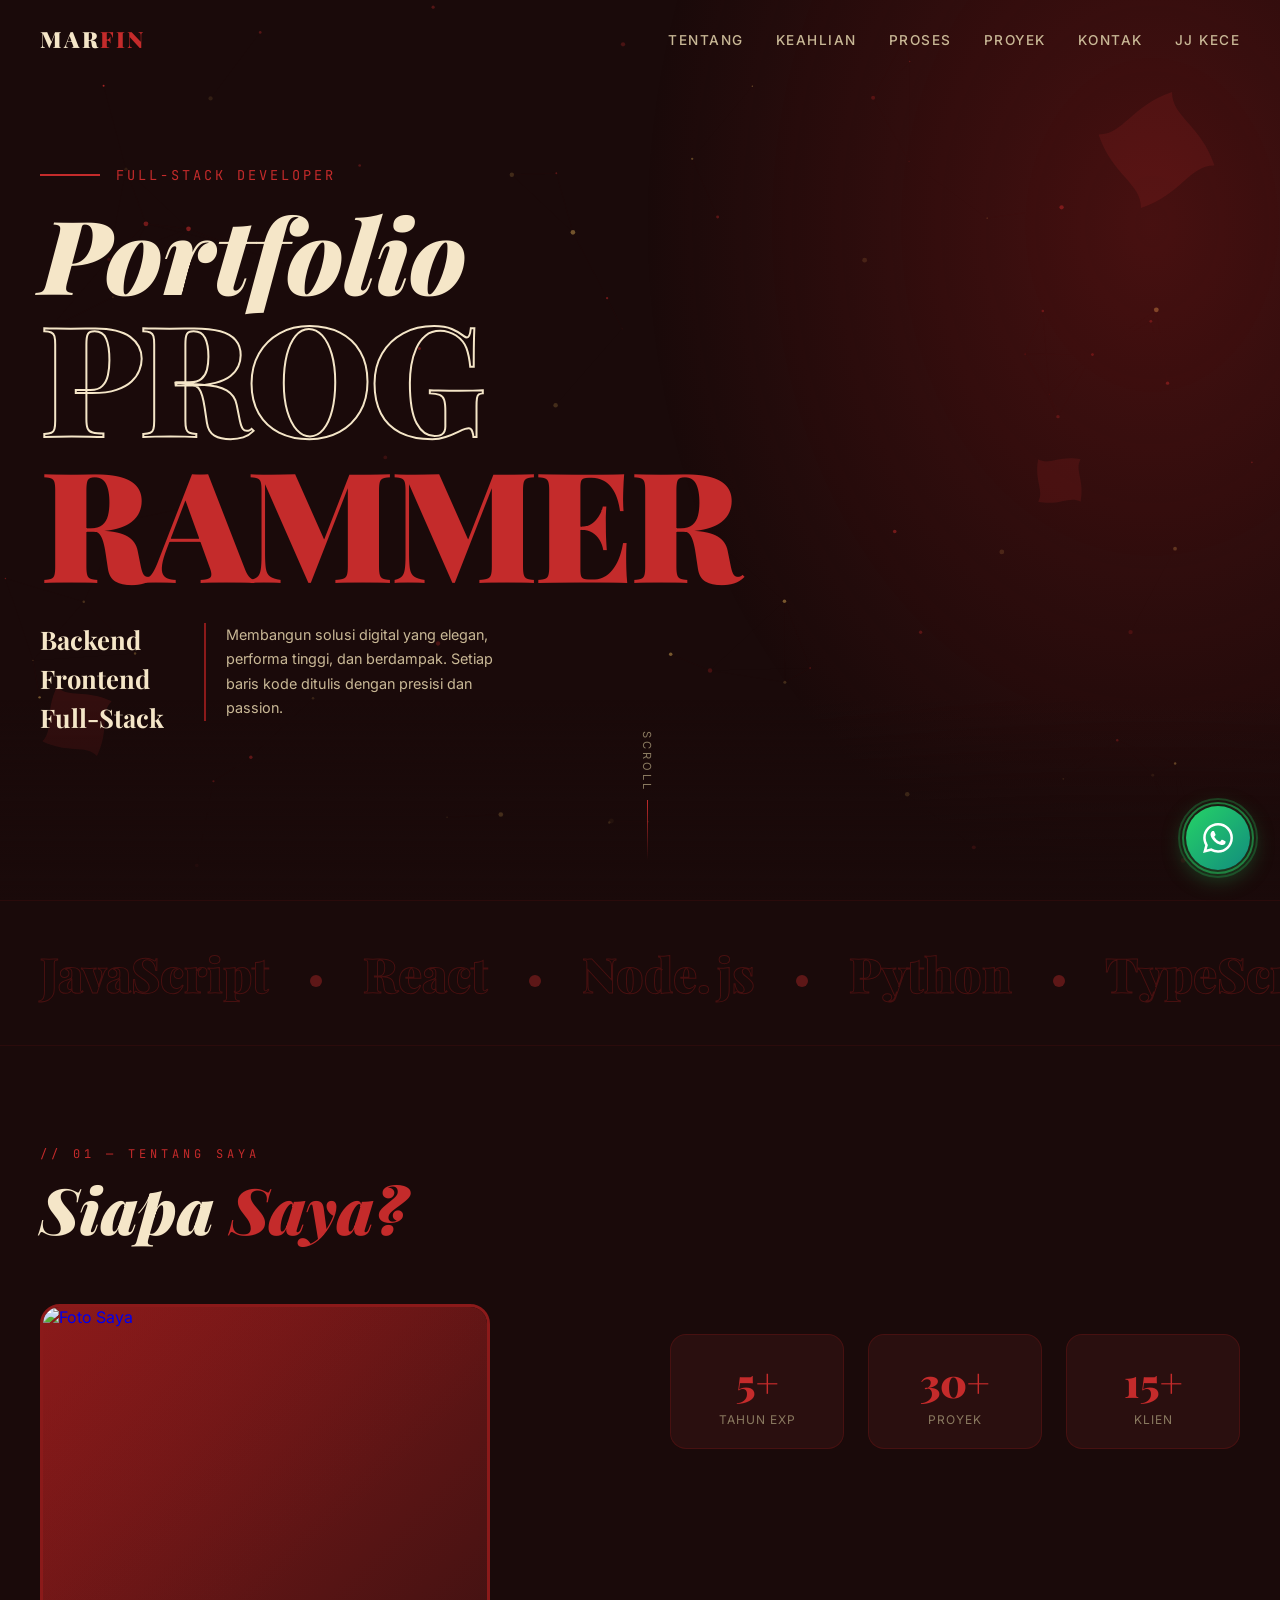
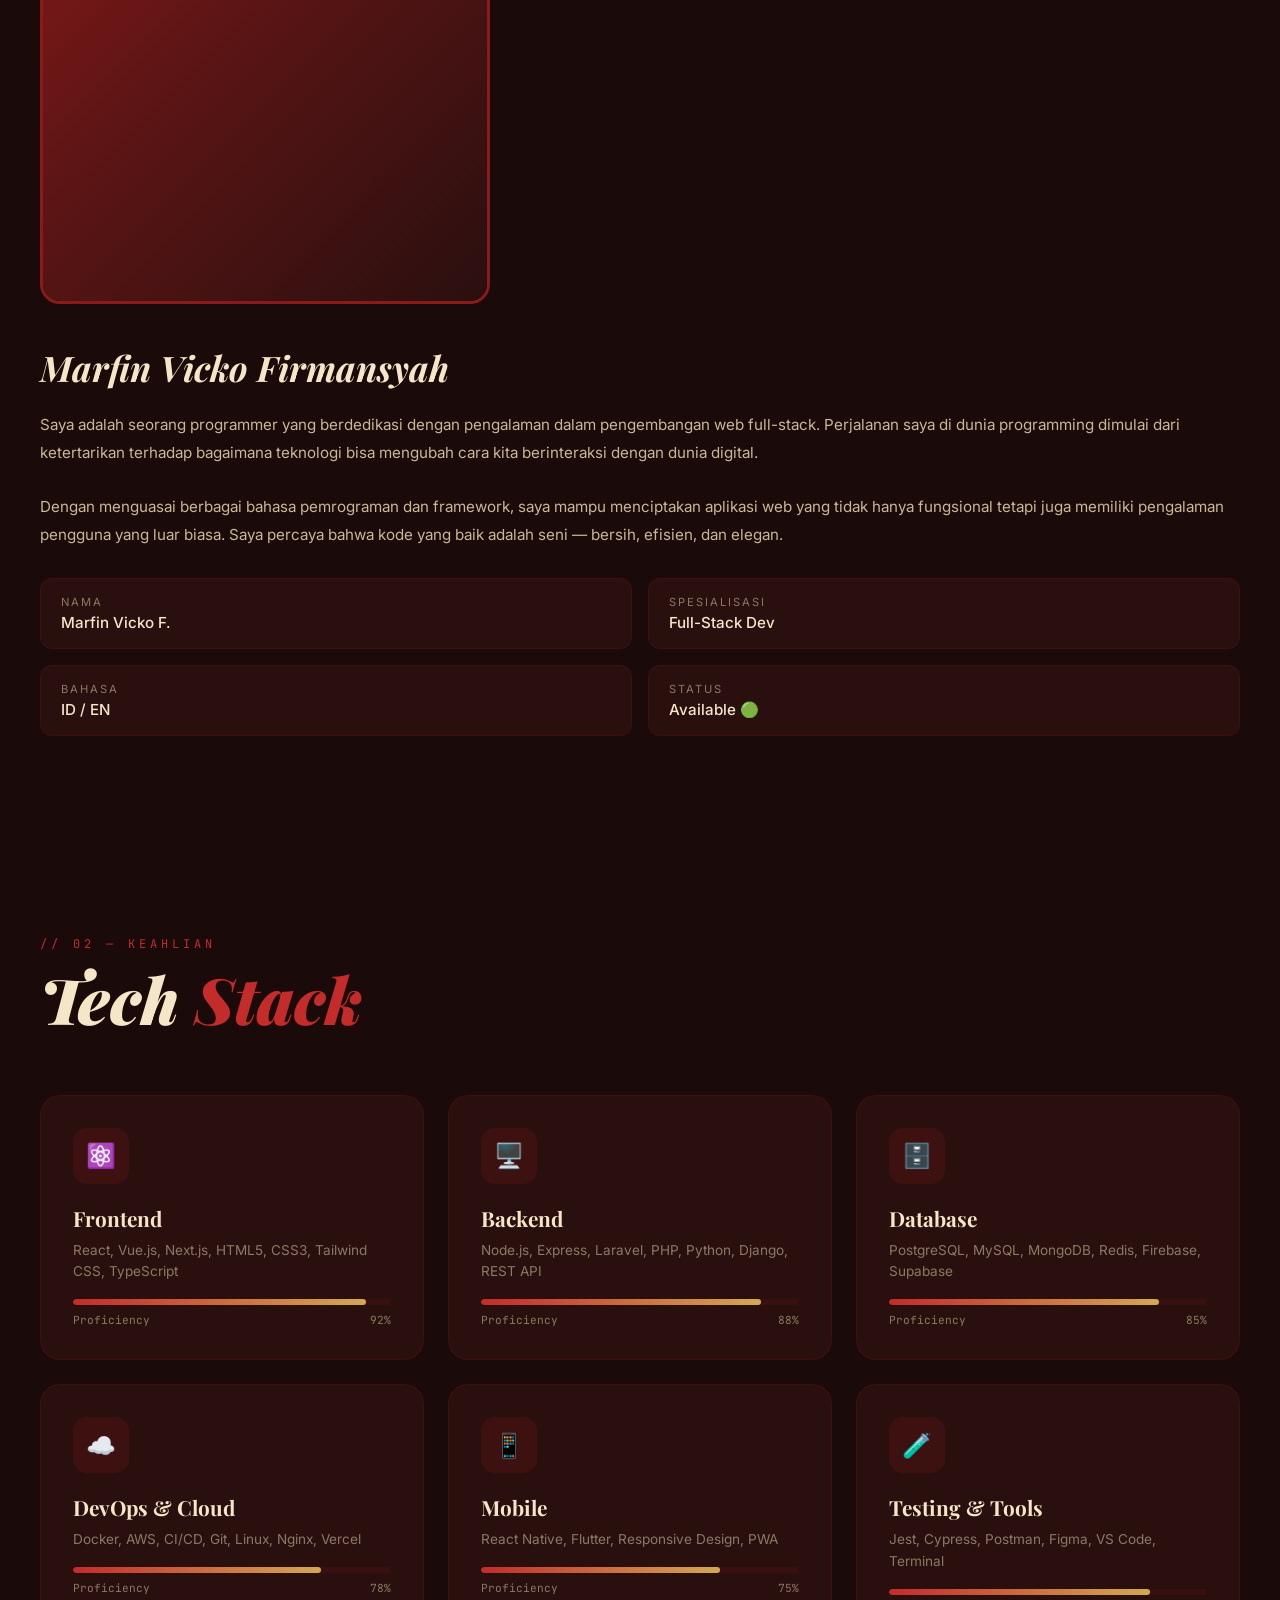
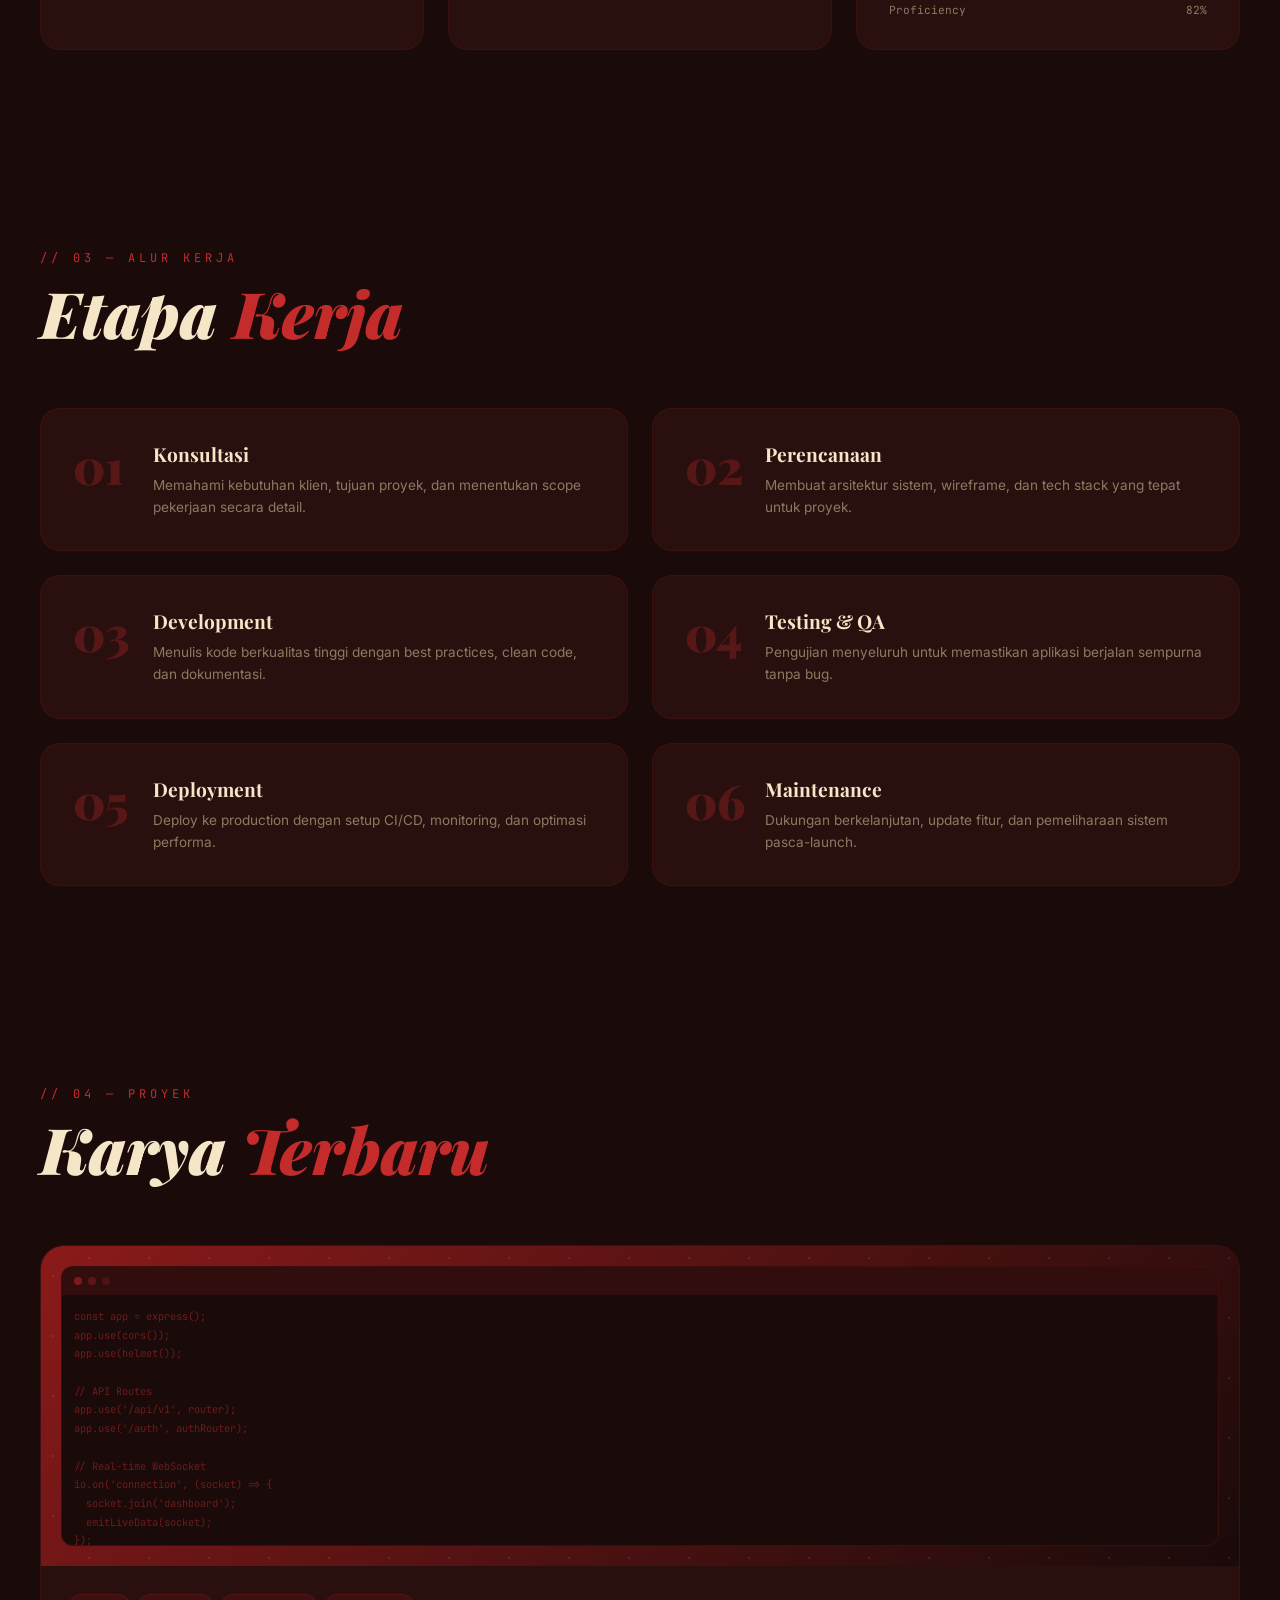
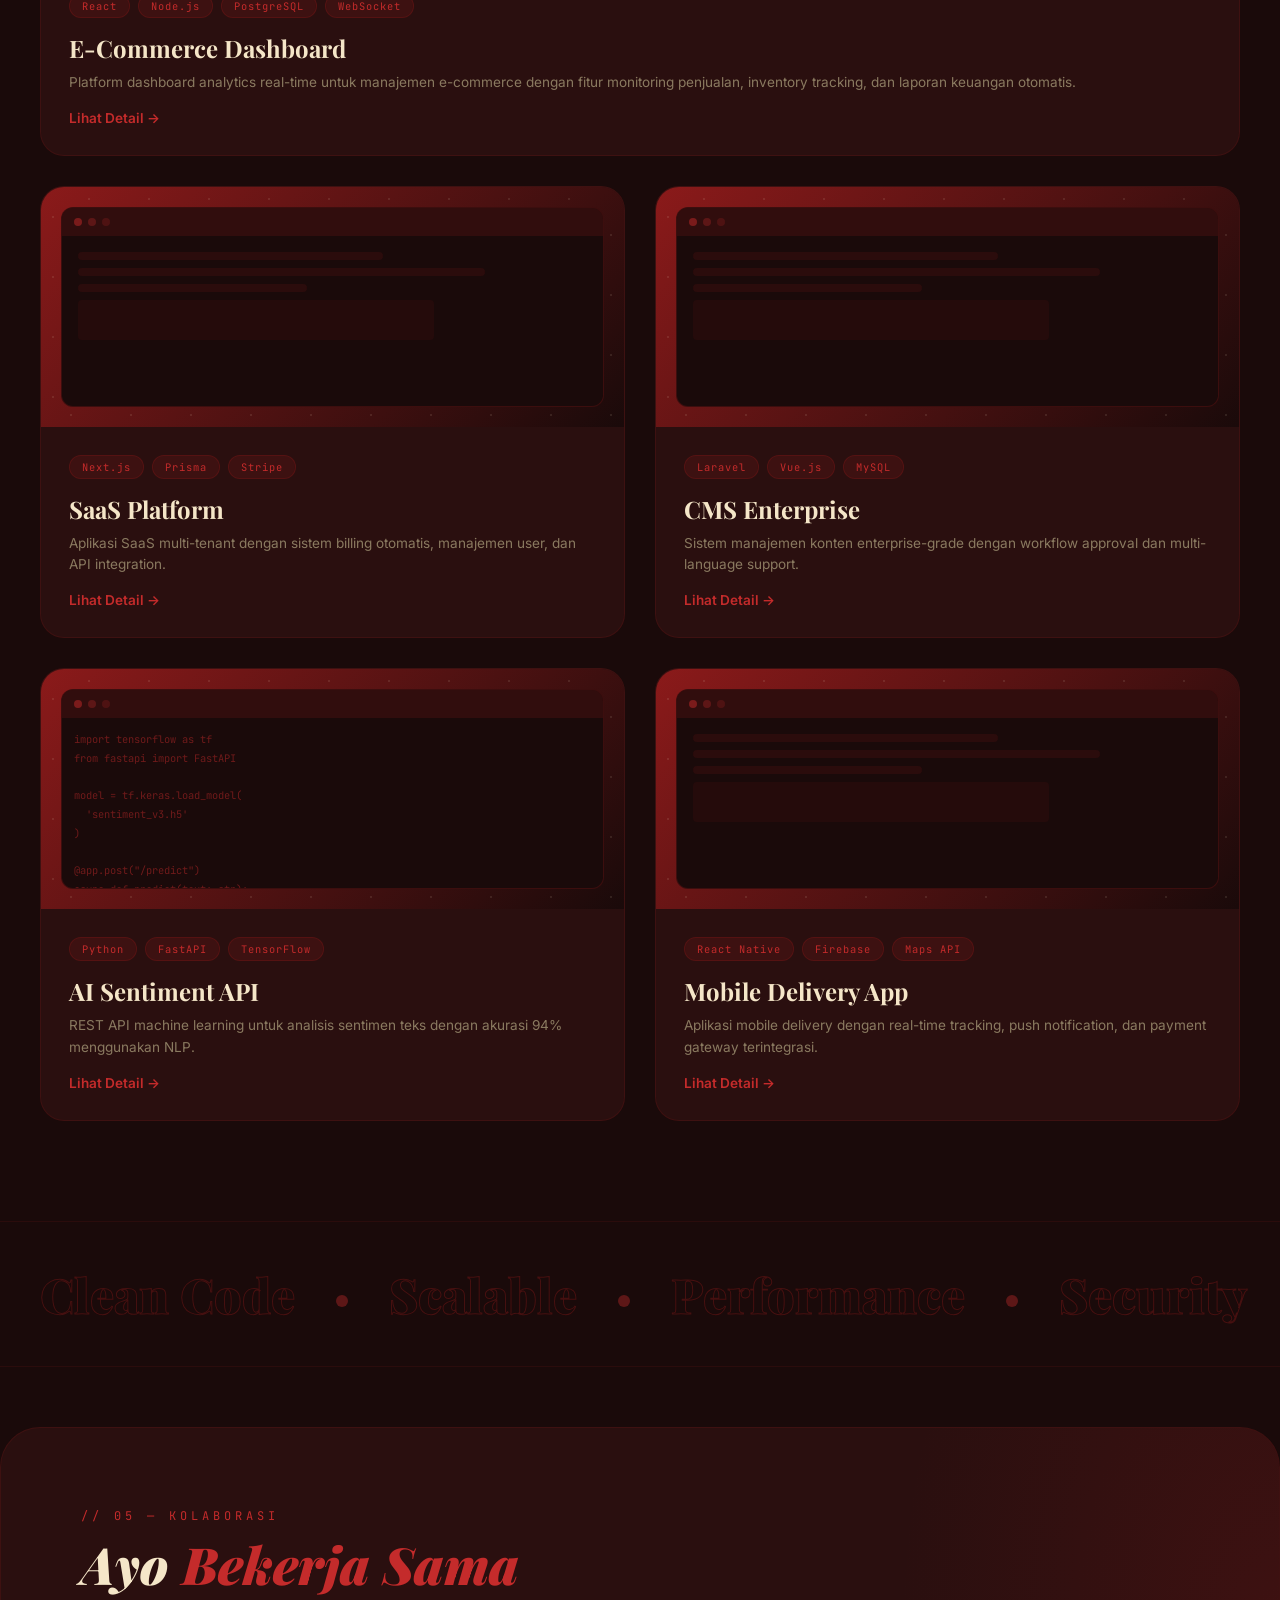
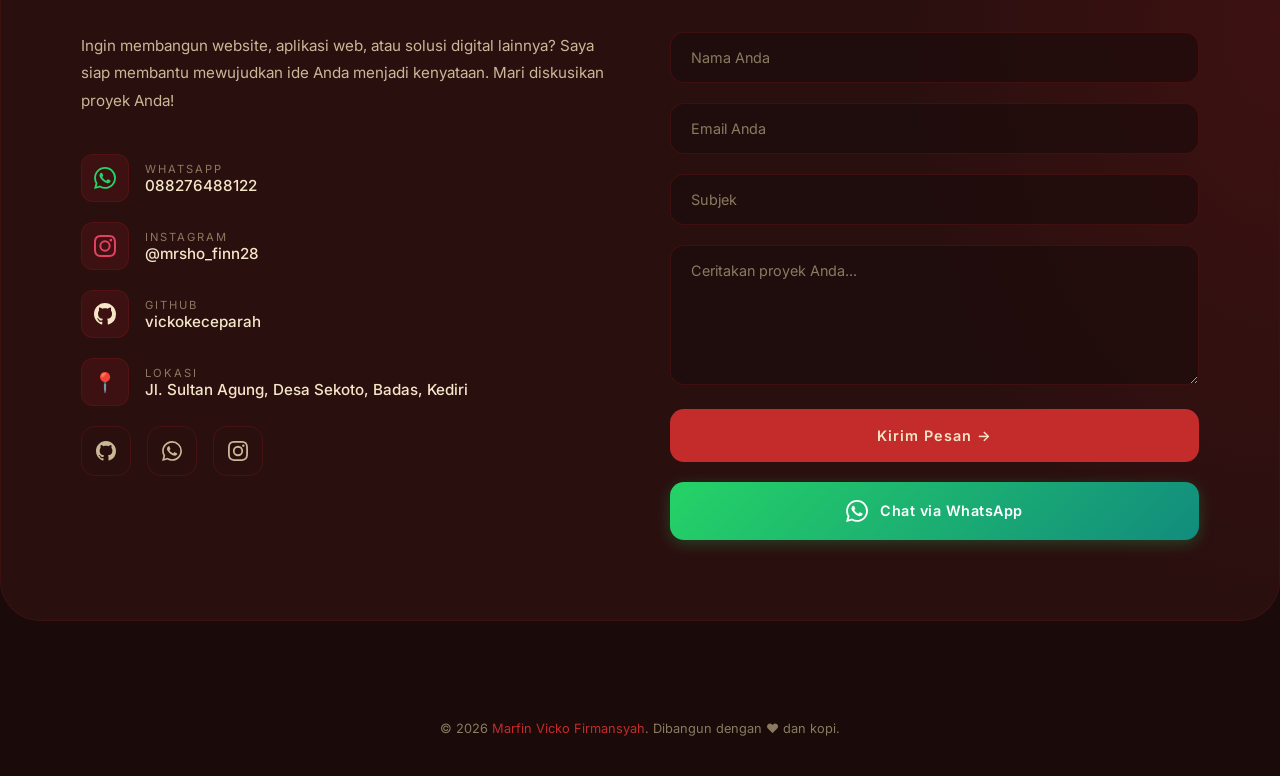
==== commit 2fae89d3: "Update index.html" ====
--- a/index.html
+++ b/index.html
@@ -521,7 +521,7 @@
               <div class="contact-info-item">
                 <div>
                   <a 
-                    href="https://www.google.com/maps/search/?api=1&query=Jl.+Sultan+Agung+Desa+Sekoto+Kecamatan+Badas+Kabupaten+Kediri" 
+                   href="https://www.google.com/maps/search/?api=1&query=Jl.+Sultan+Agung+Sekoto+Badas+Kediri+-7.737155988869168,112.1810068491841" 
                     target="_blank" 
                     class="contact-info-item contact-info-link"
                   >
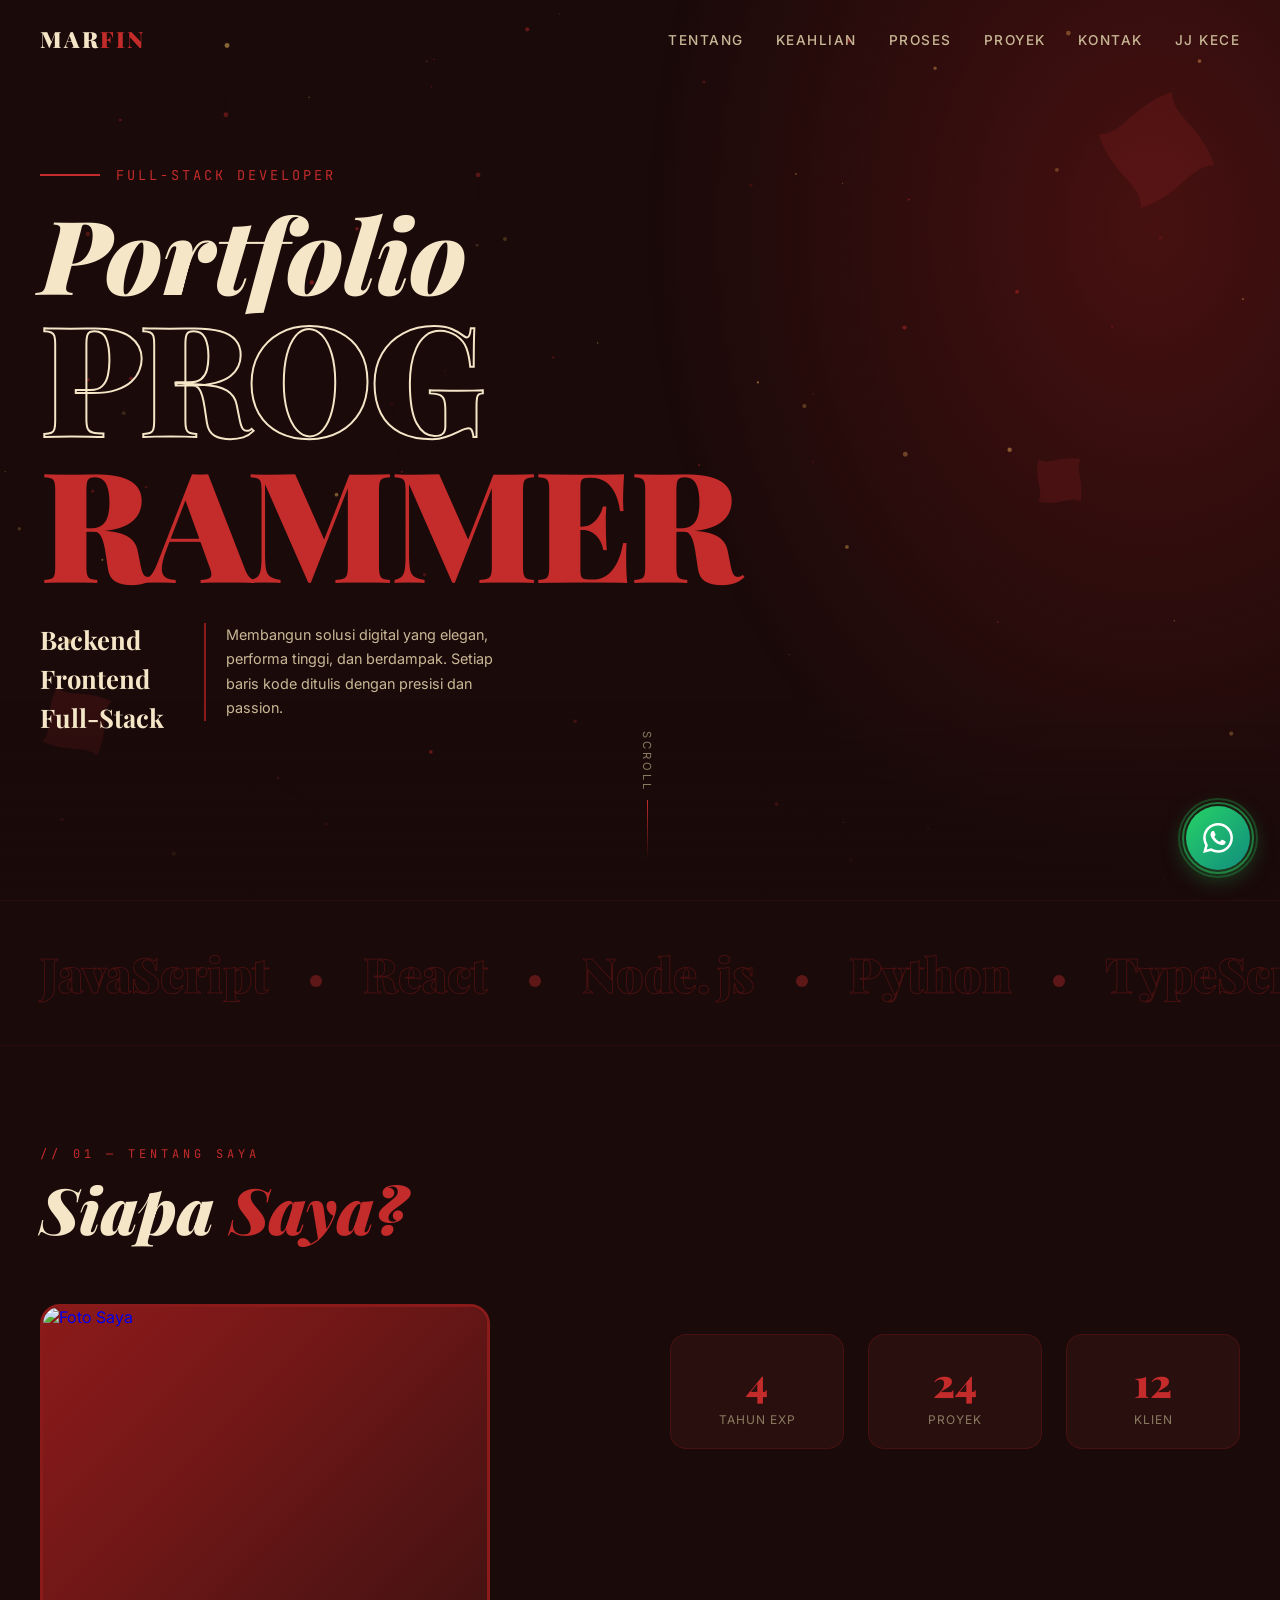
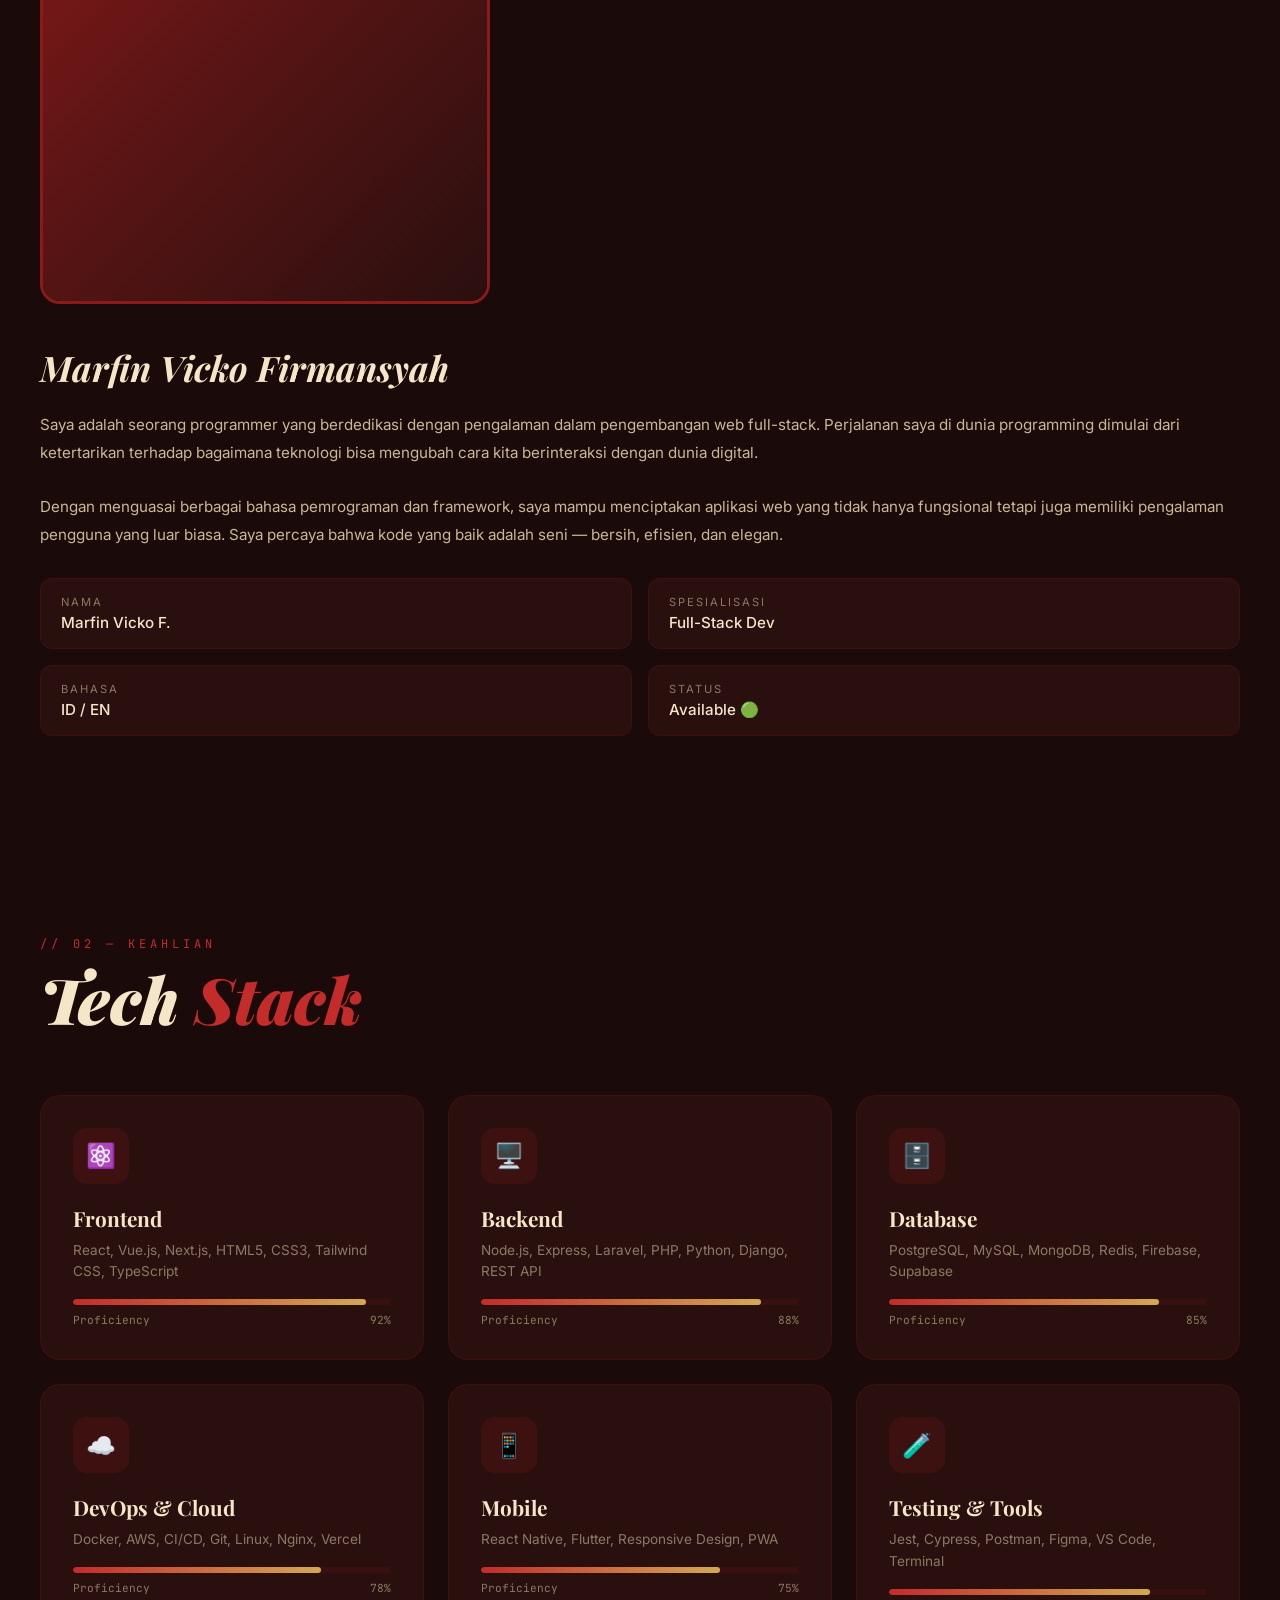
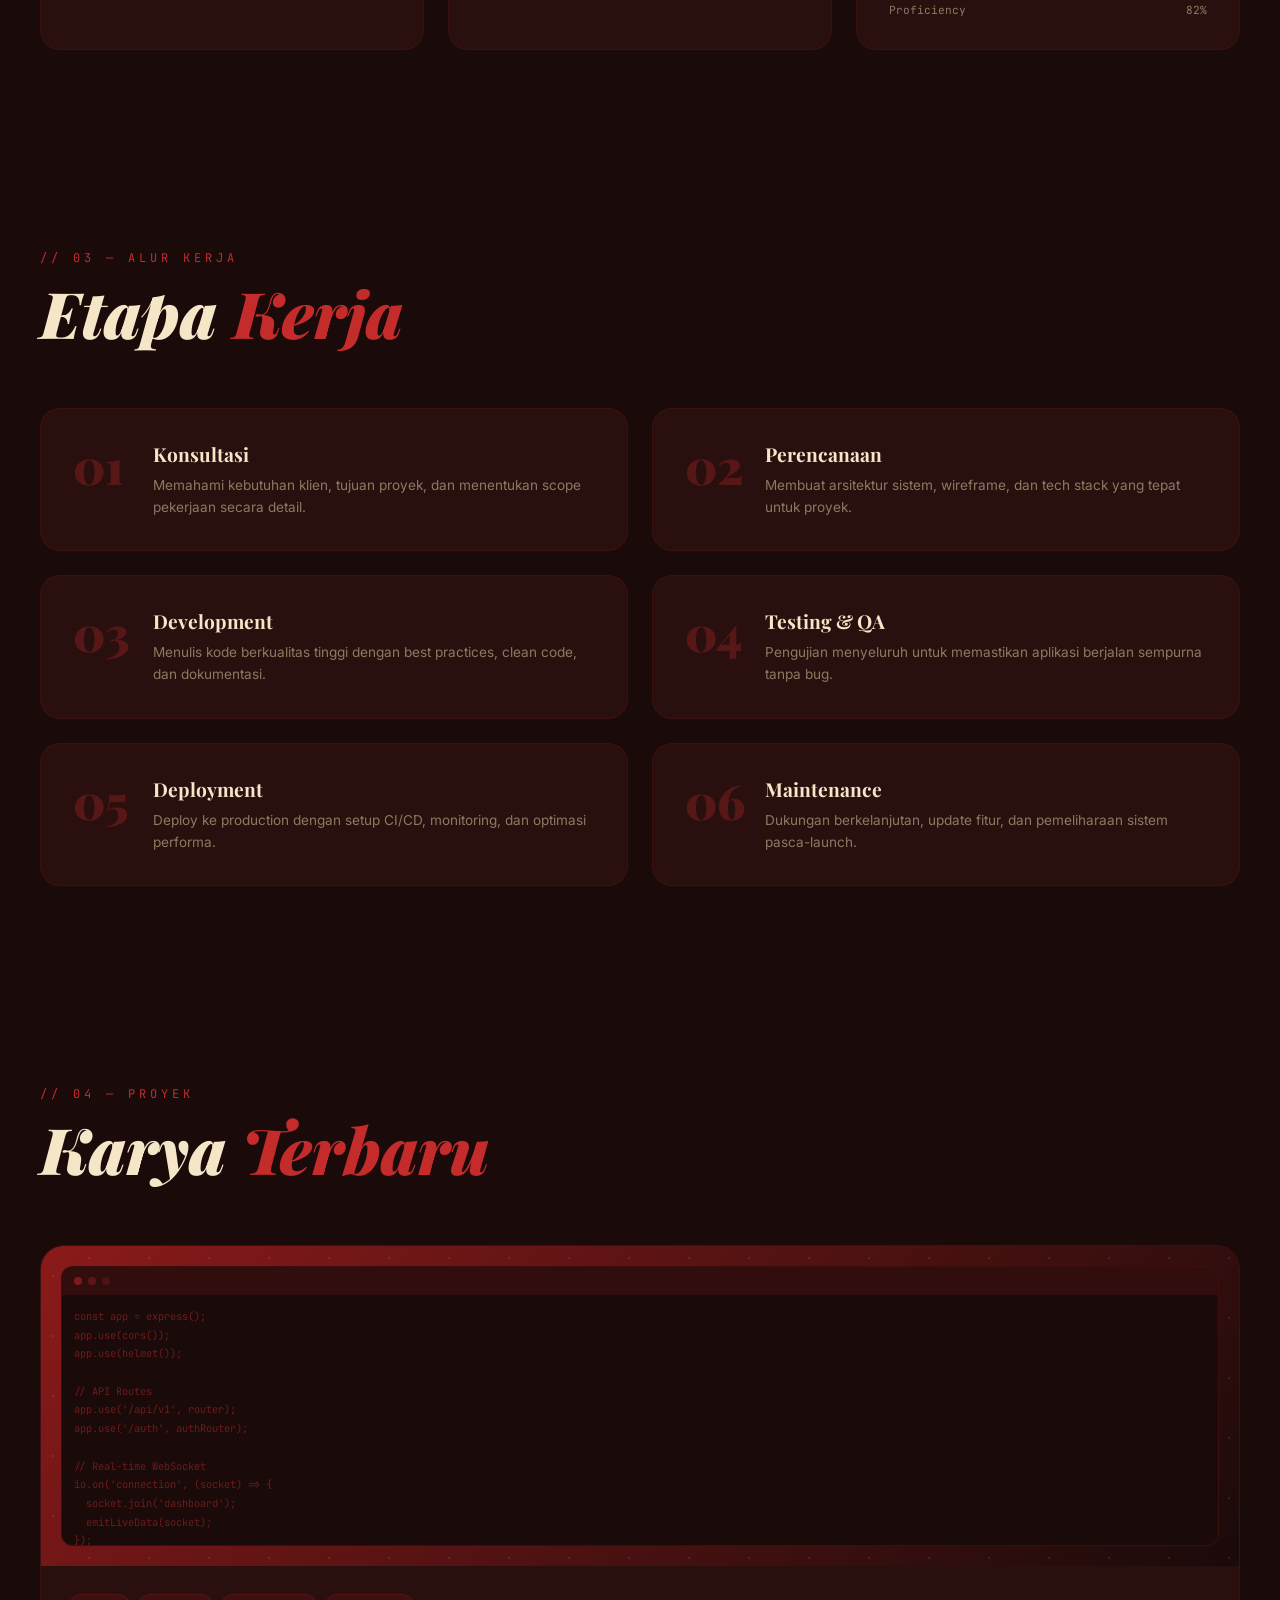
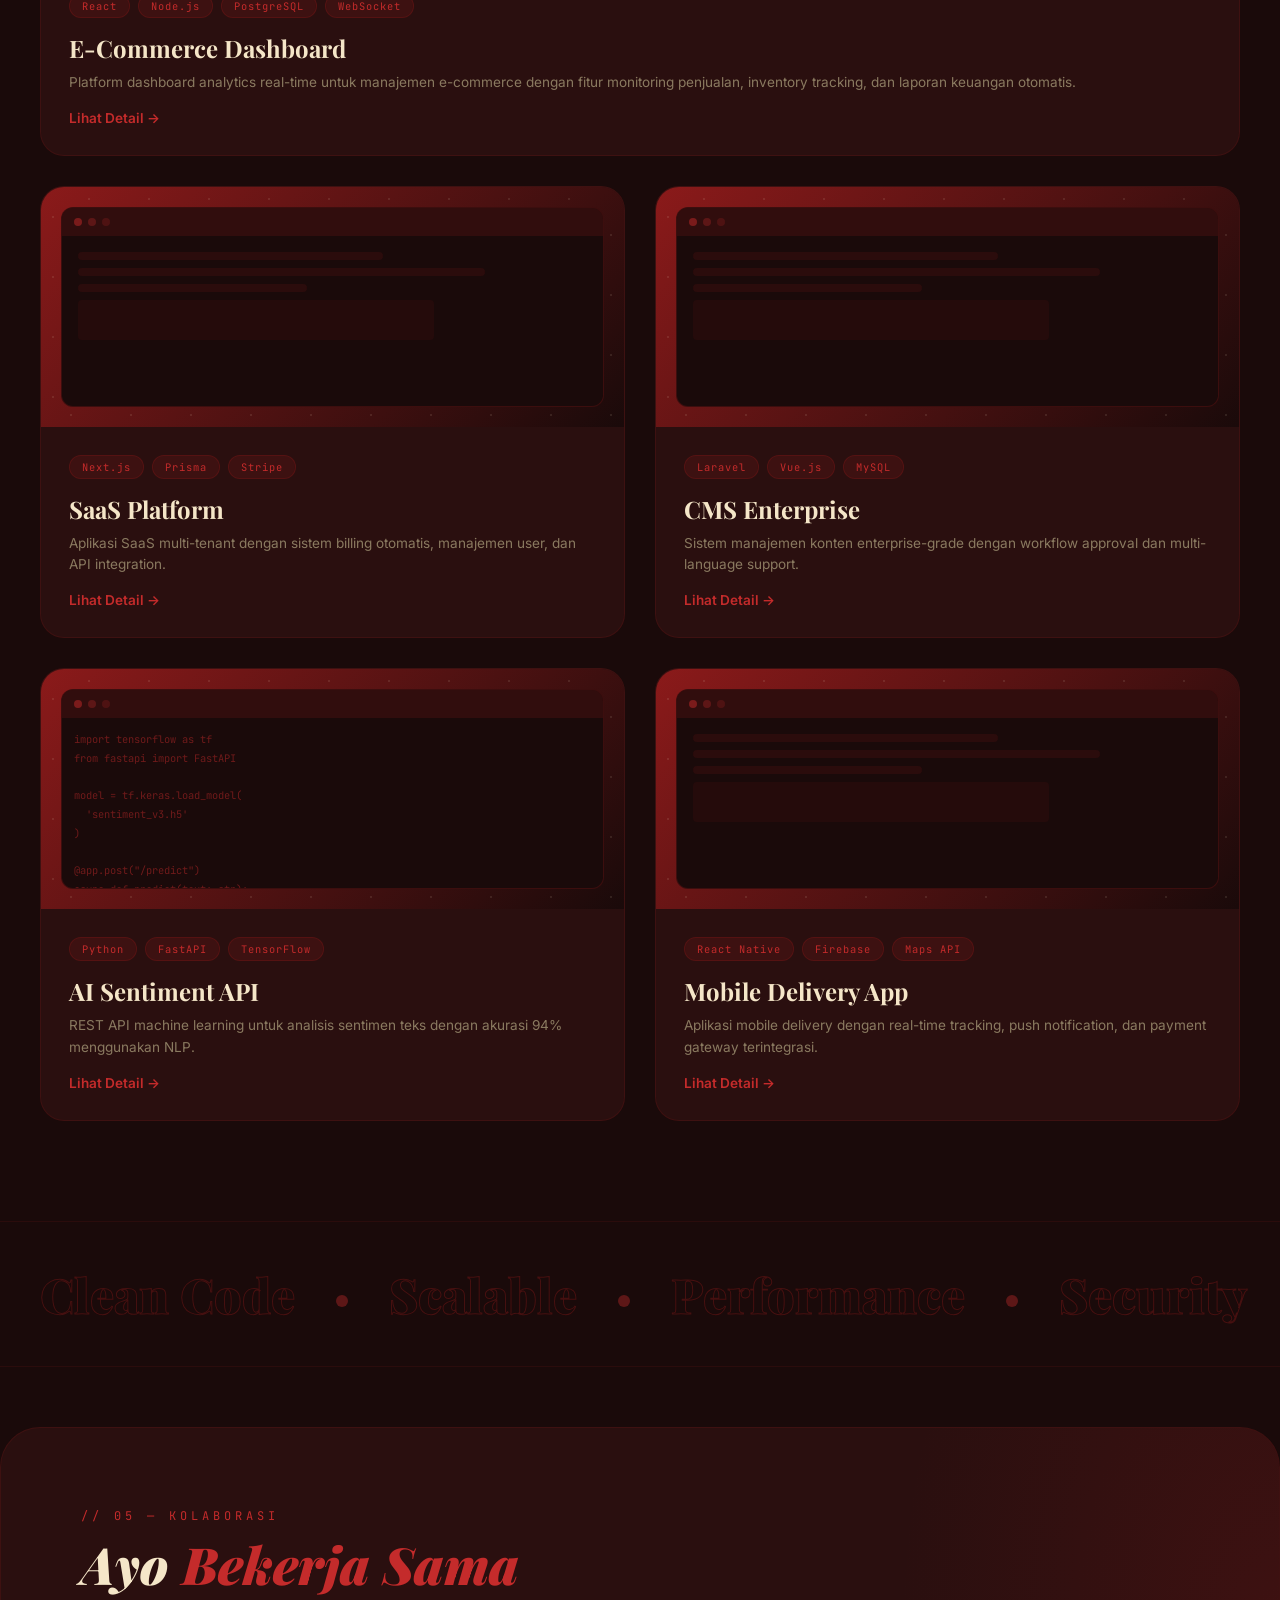
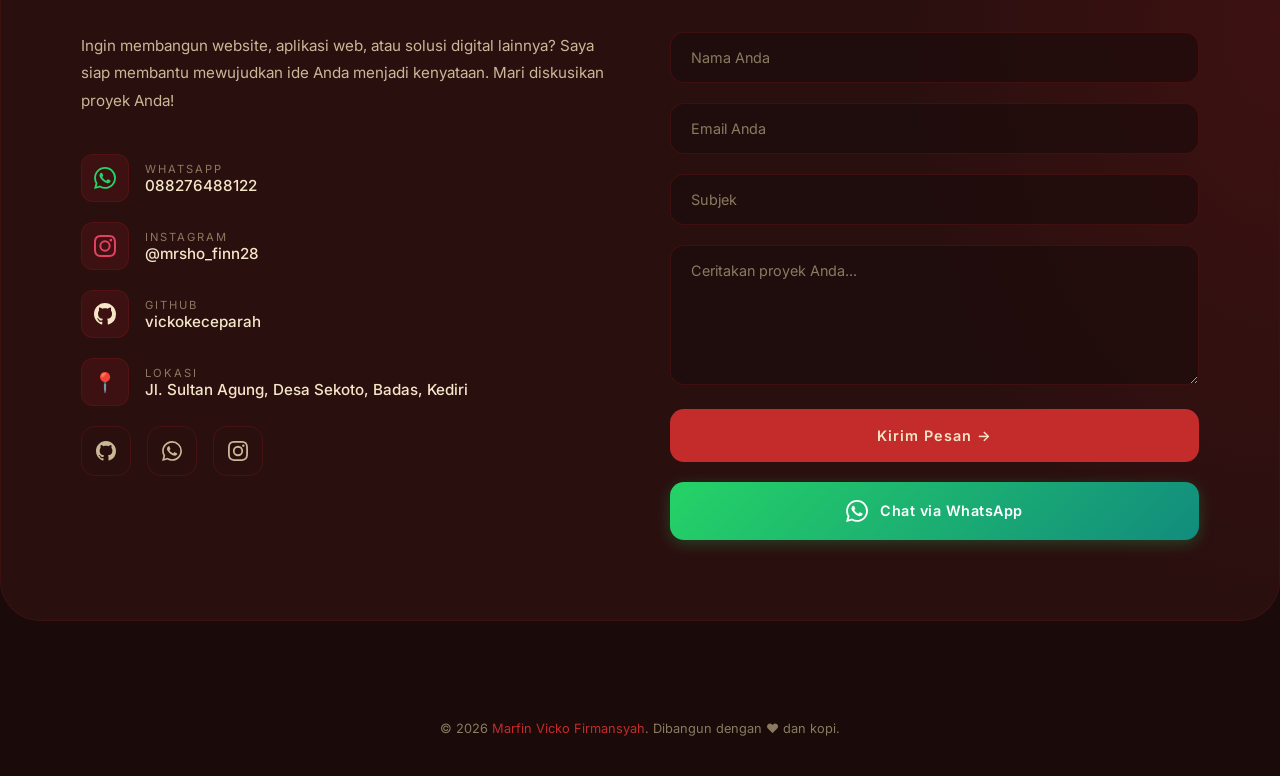
==== commit 3132aa60: "Update index.html" ====
--- a/index.html
+++ b/index.html
@@ -521,7 +521,7 @@
               <div class="contact-info-item">
                 <div>
                   <a 
-                   href="https://www.google.com/maps/search/?api=1&query=Jl.+Sultan+Agung+Sekoto+Badas+Kediri+-7.737155988869168,112.1810068491841" 
+                    href="https://www.google.com/maps/search/?api=1&query=-7.737155988869168,112.1810068491841" 
                     target="_blank" 
                     class="contact-info-item contact-info-link"
                   >
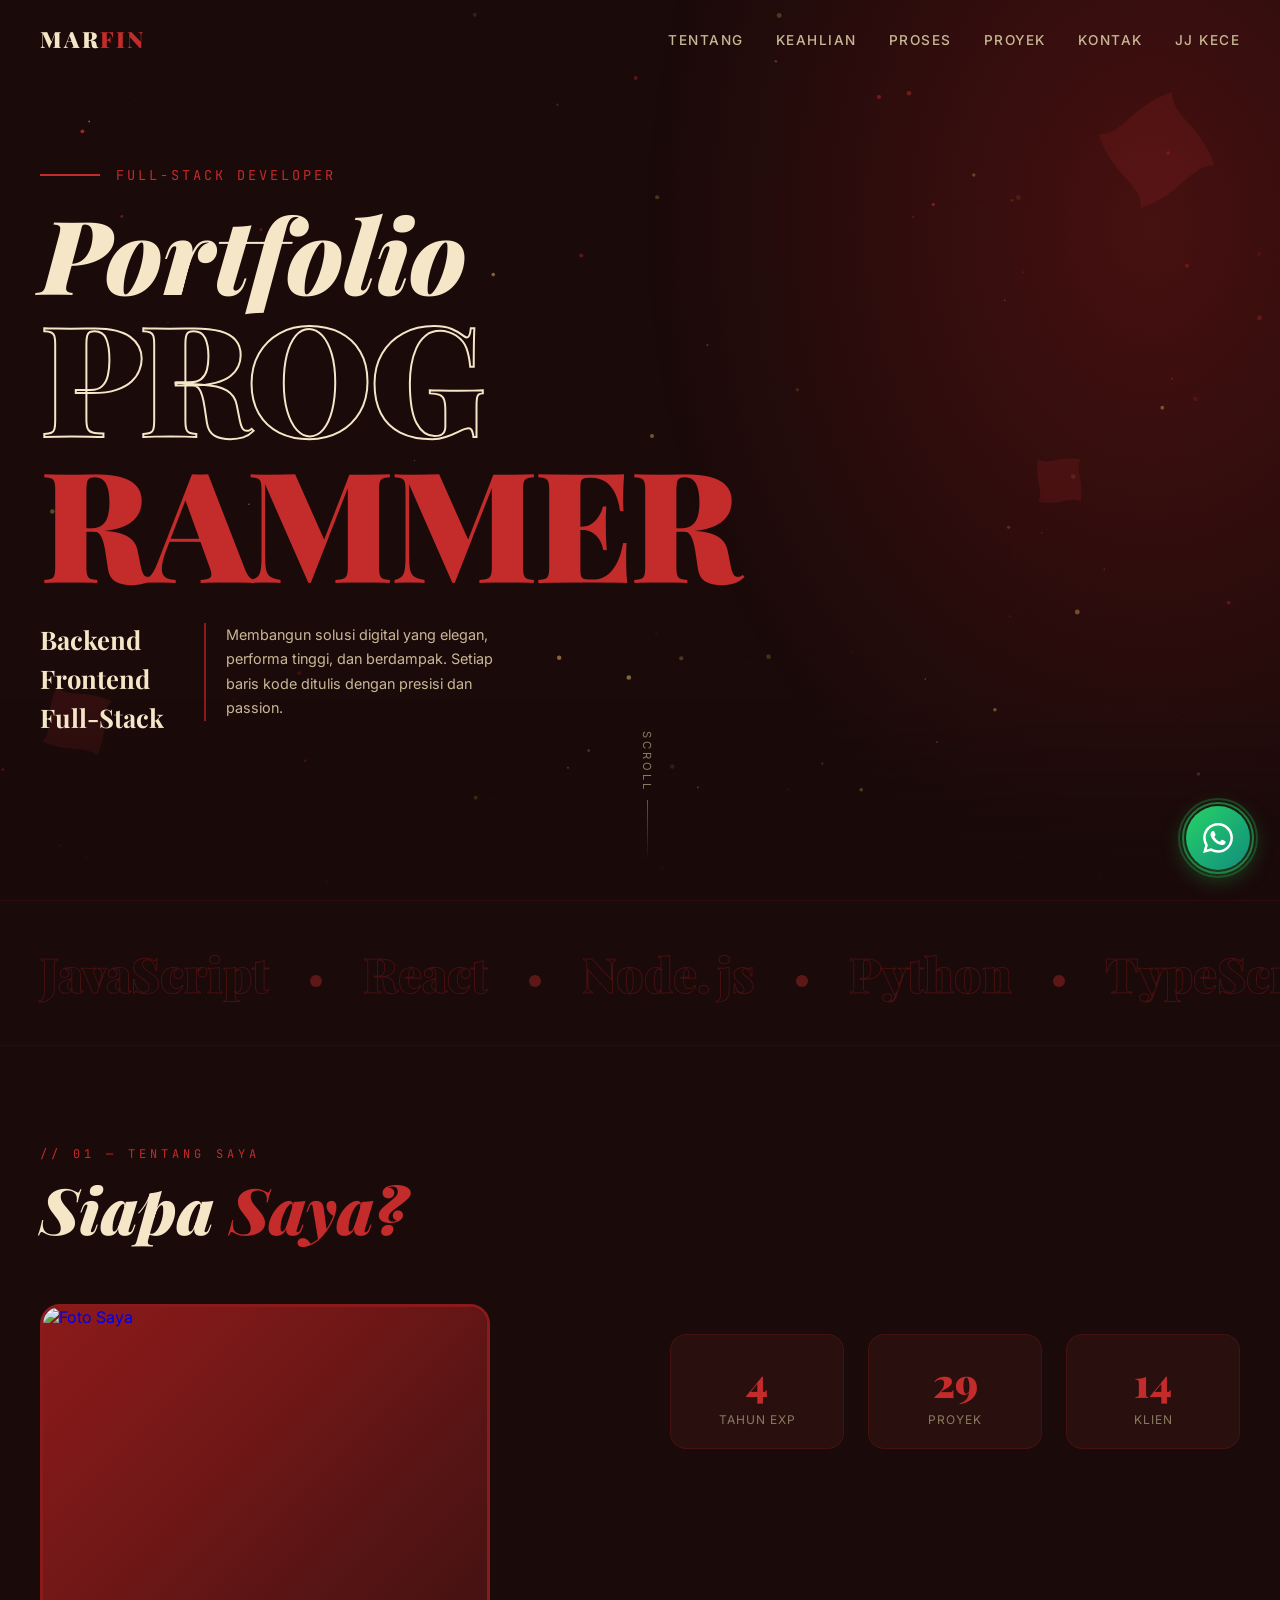
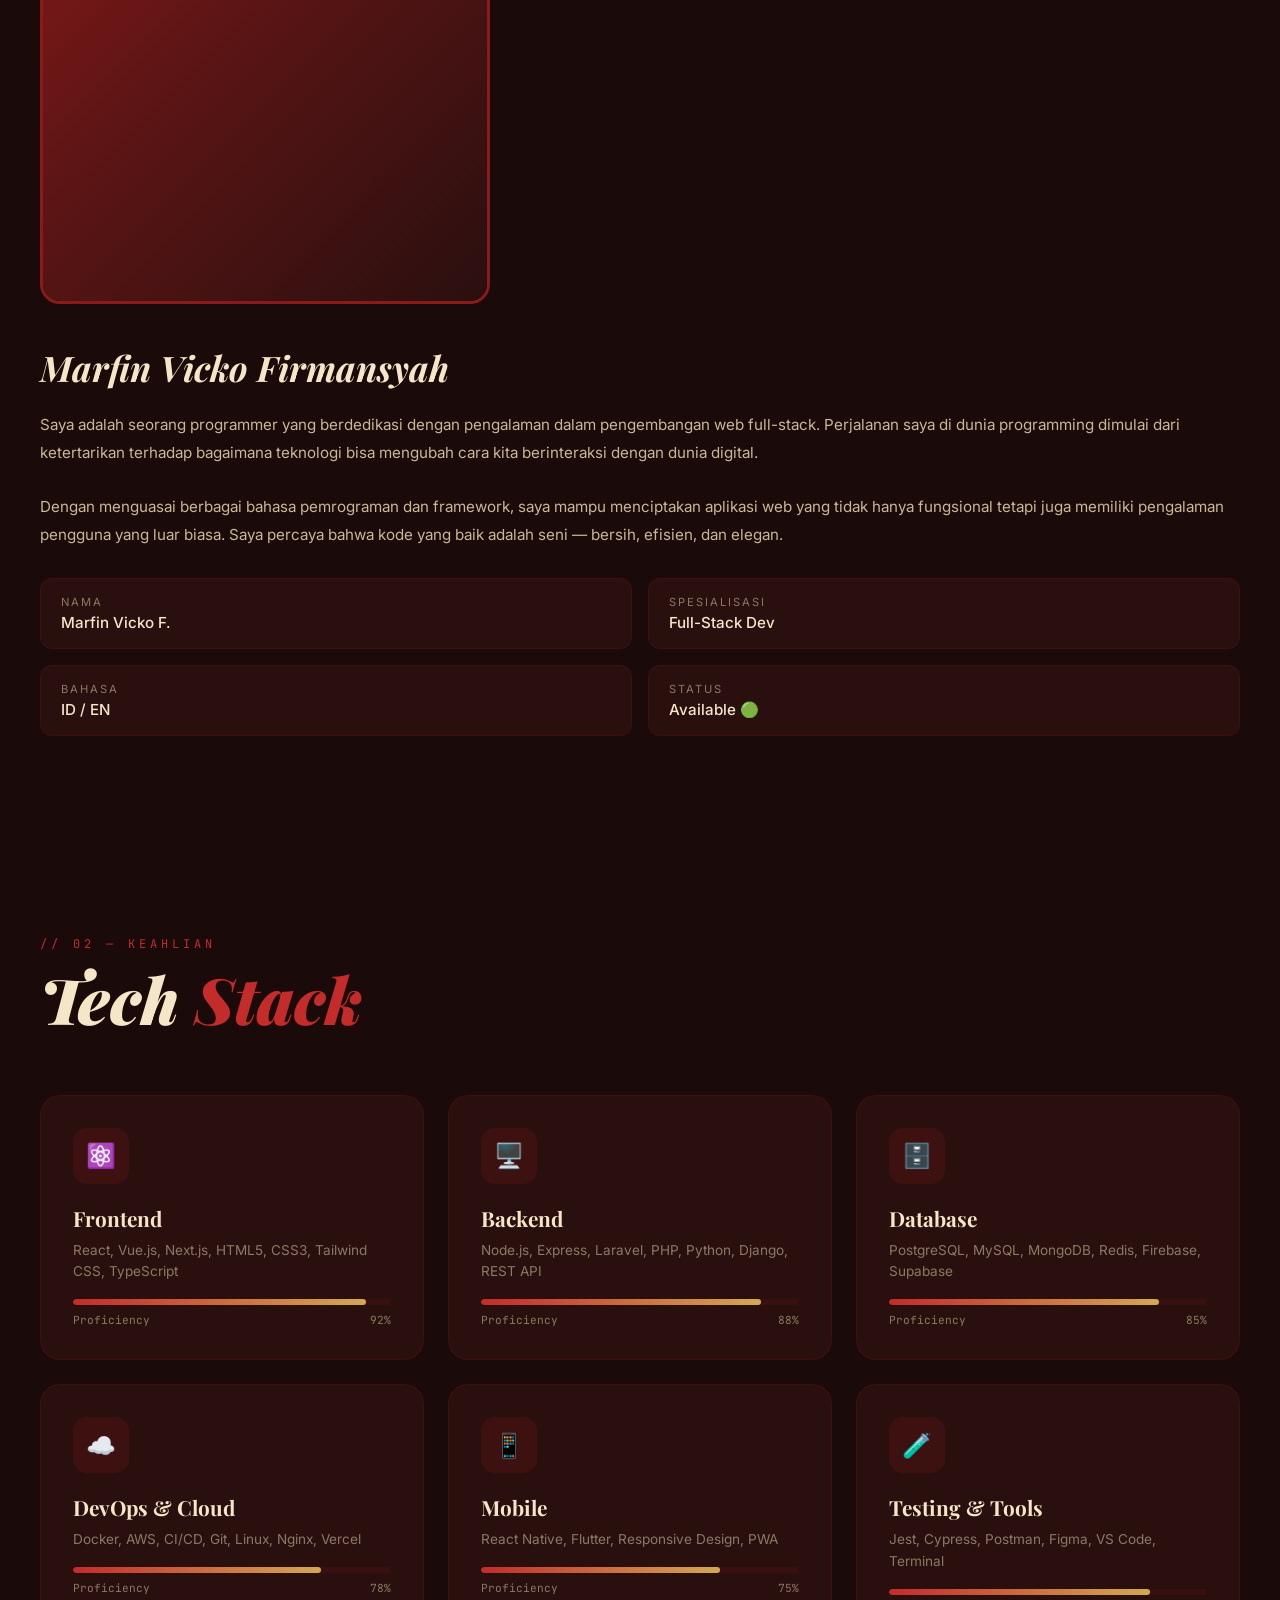
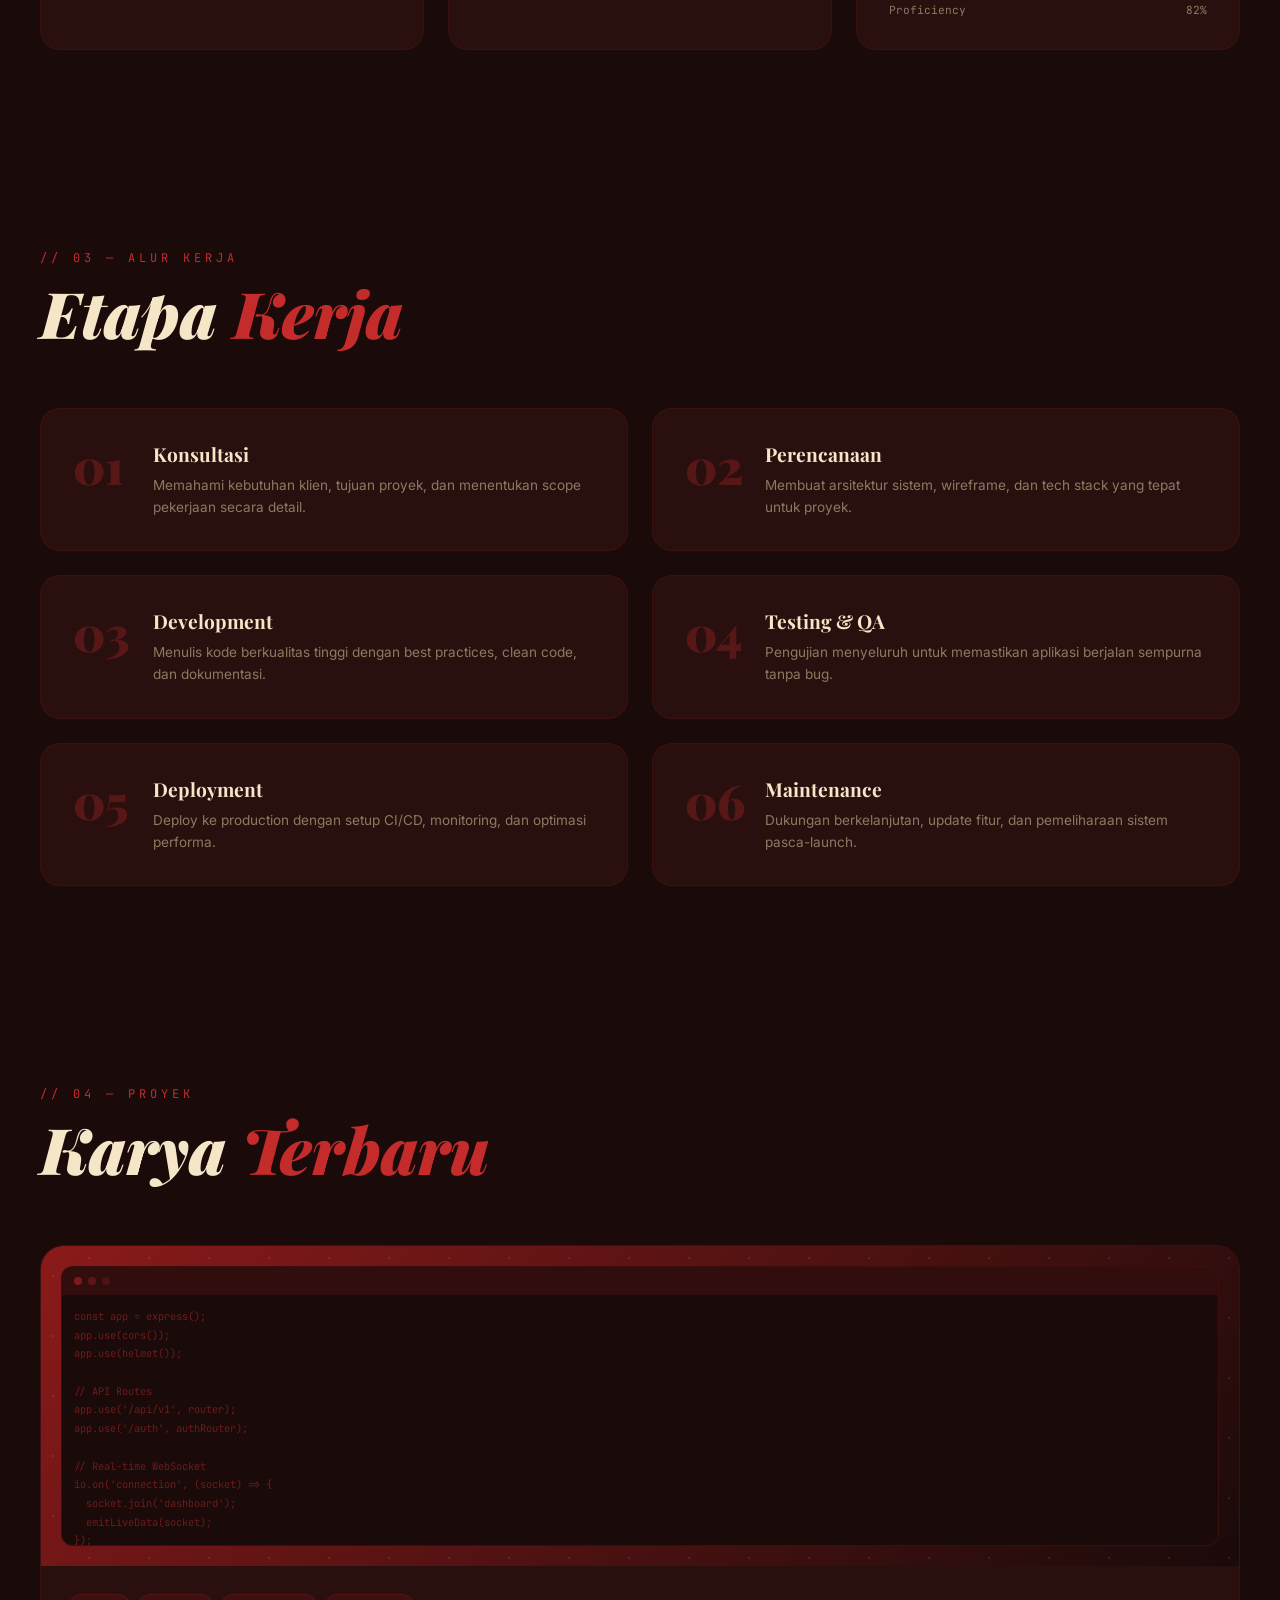
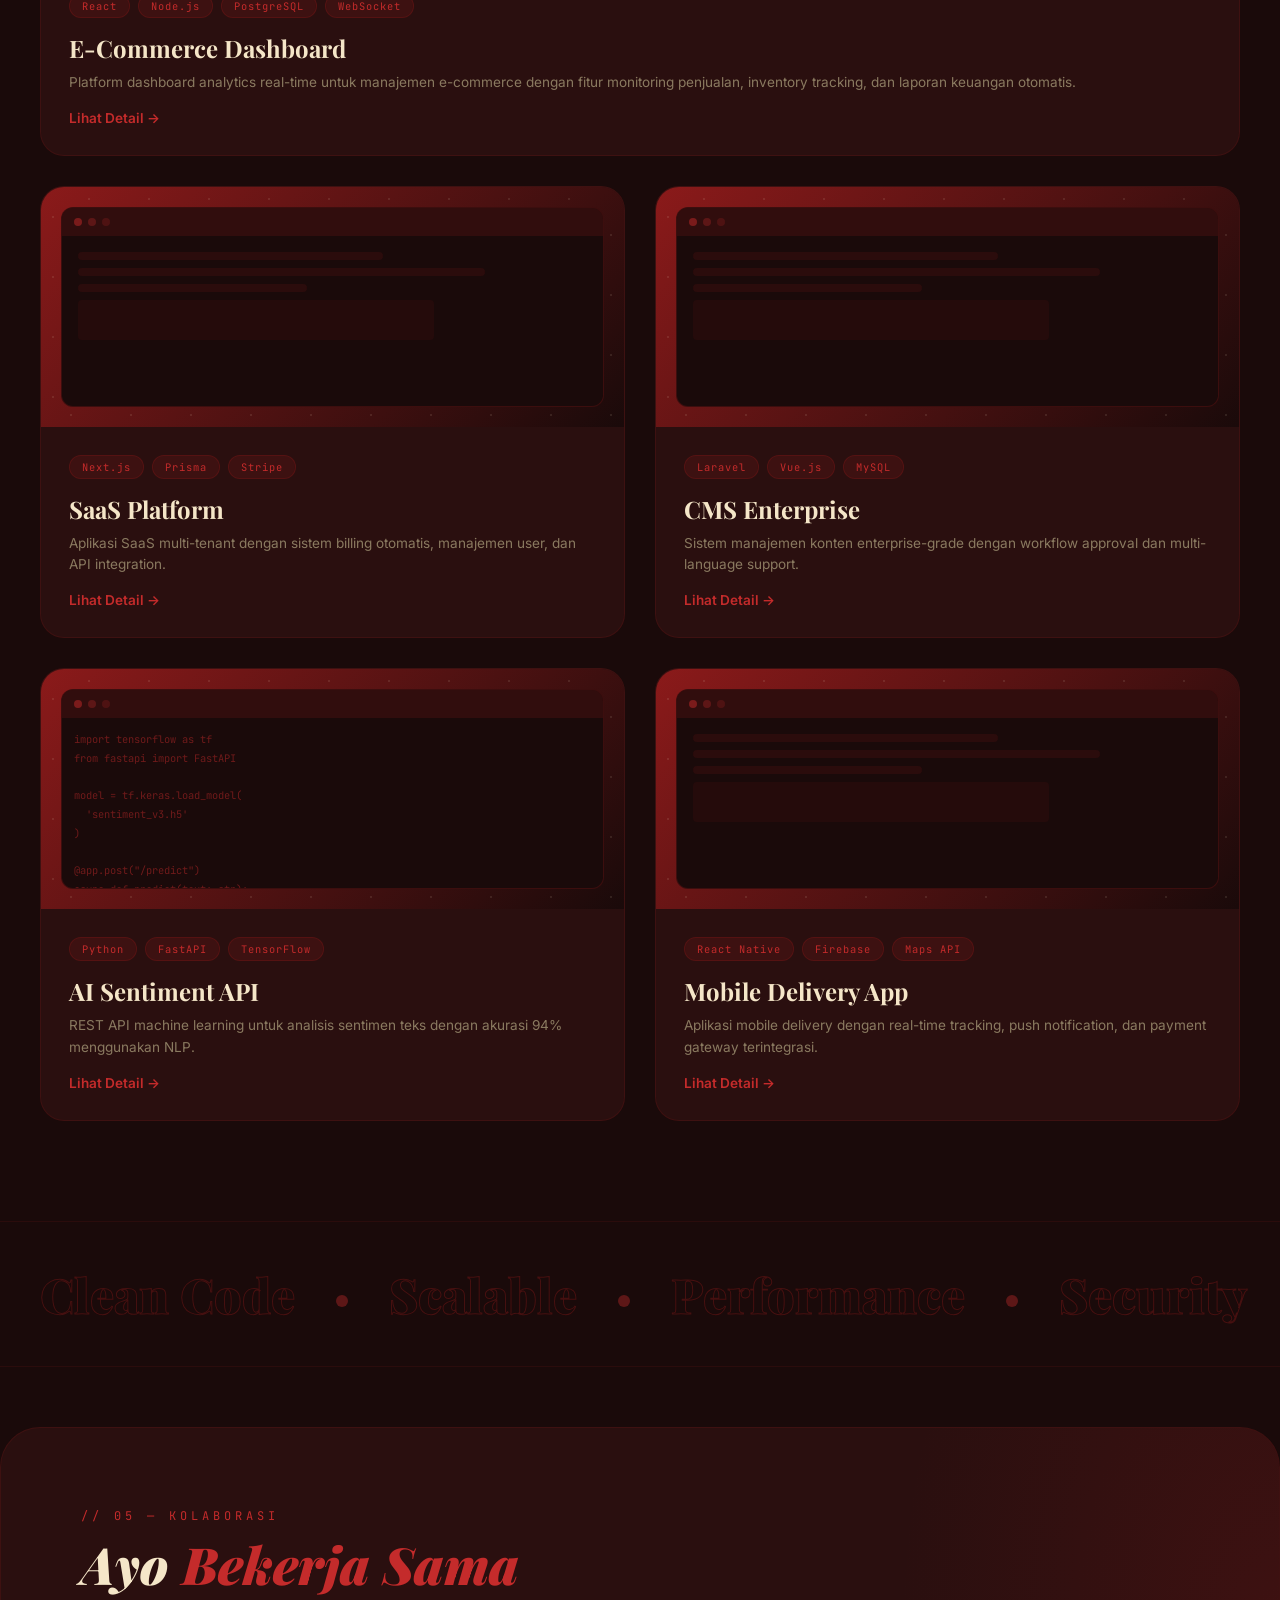
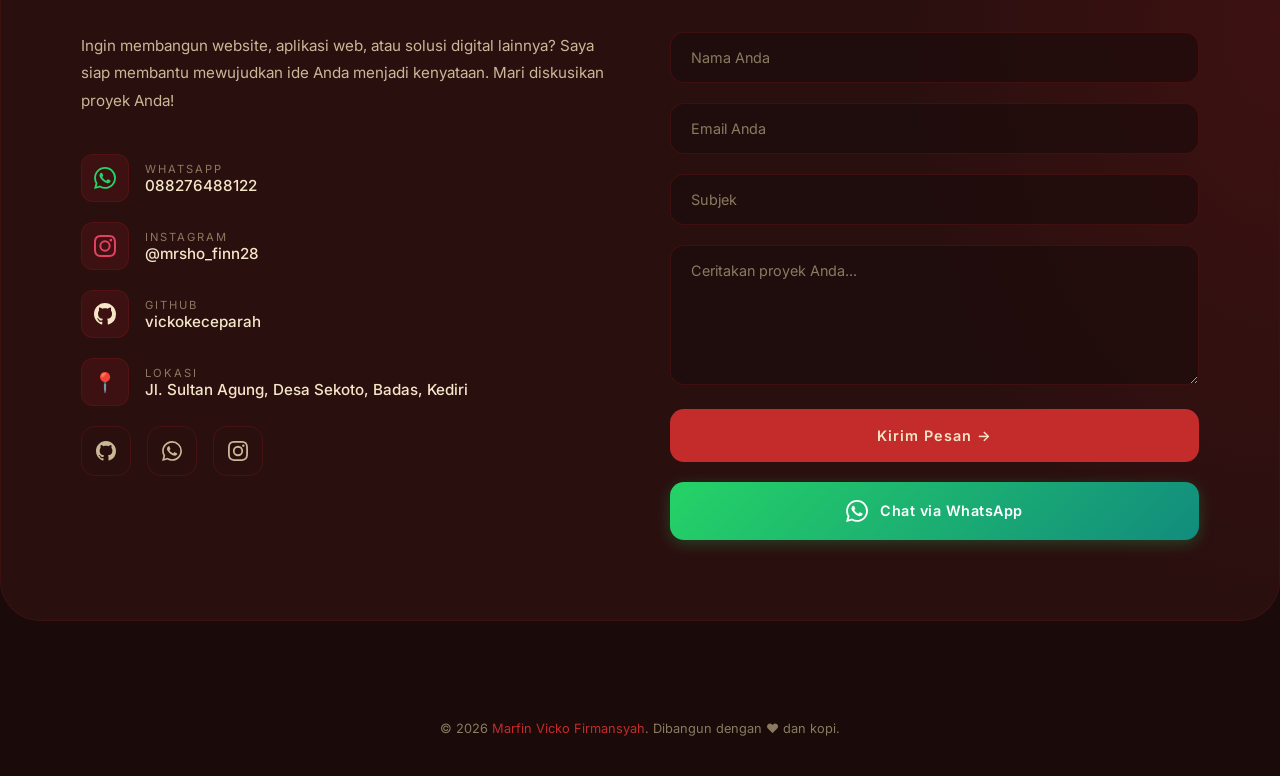
==== commit a7a870c7: "Update index.html" ====
--- a/index.html
+++ b/index.html
@@ -21,7 +21,7 @@
         <li><a href="#process">Proses</a></li>
         <li><a href="#projects">Proyek</a></li>
         <li><a href="#contact">Kontak</a></li>
-        <li><a href="jj.html">jj kece</a></li>
+        <li><a href="#jj.html">jj kece</a></li>
       </ul>
       <button class="menu-toggle" id="menuToggle" aria-label="Menu">
         <span></span>
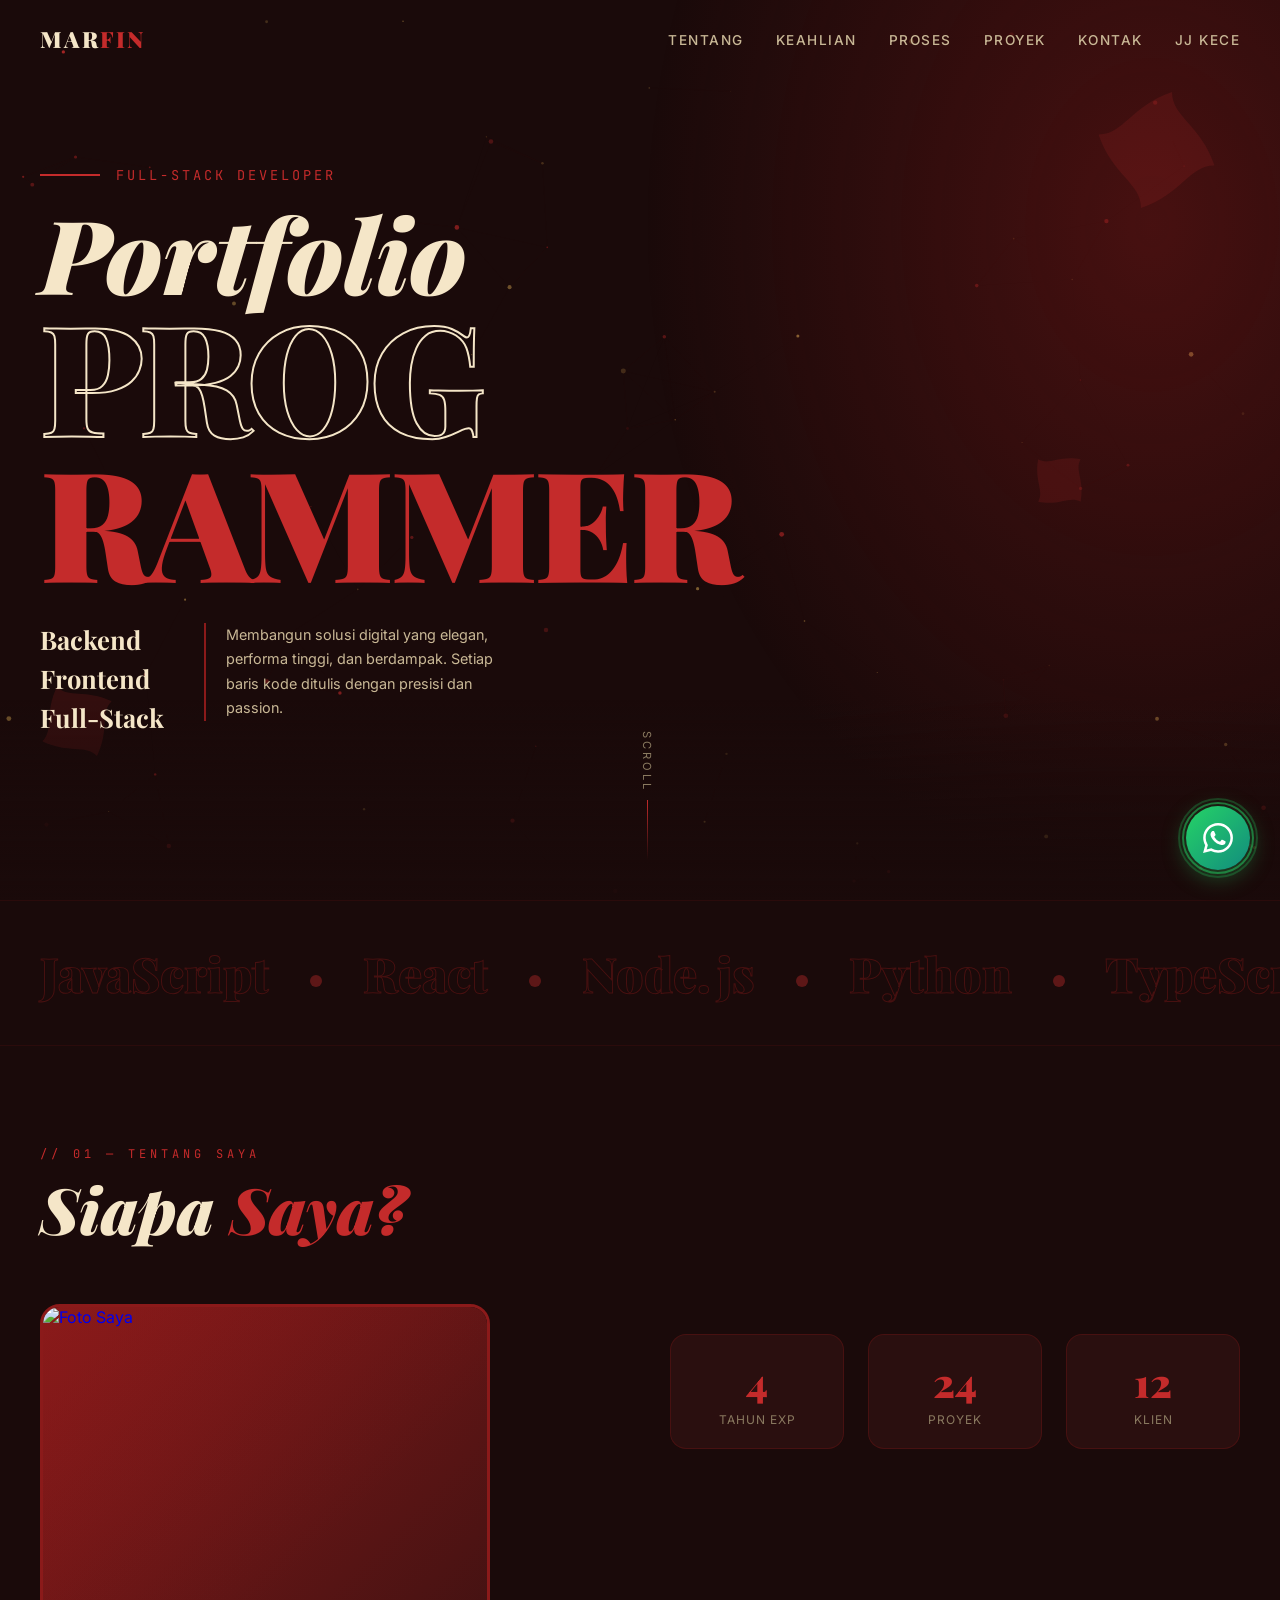
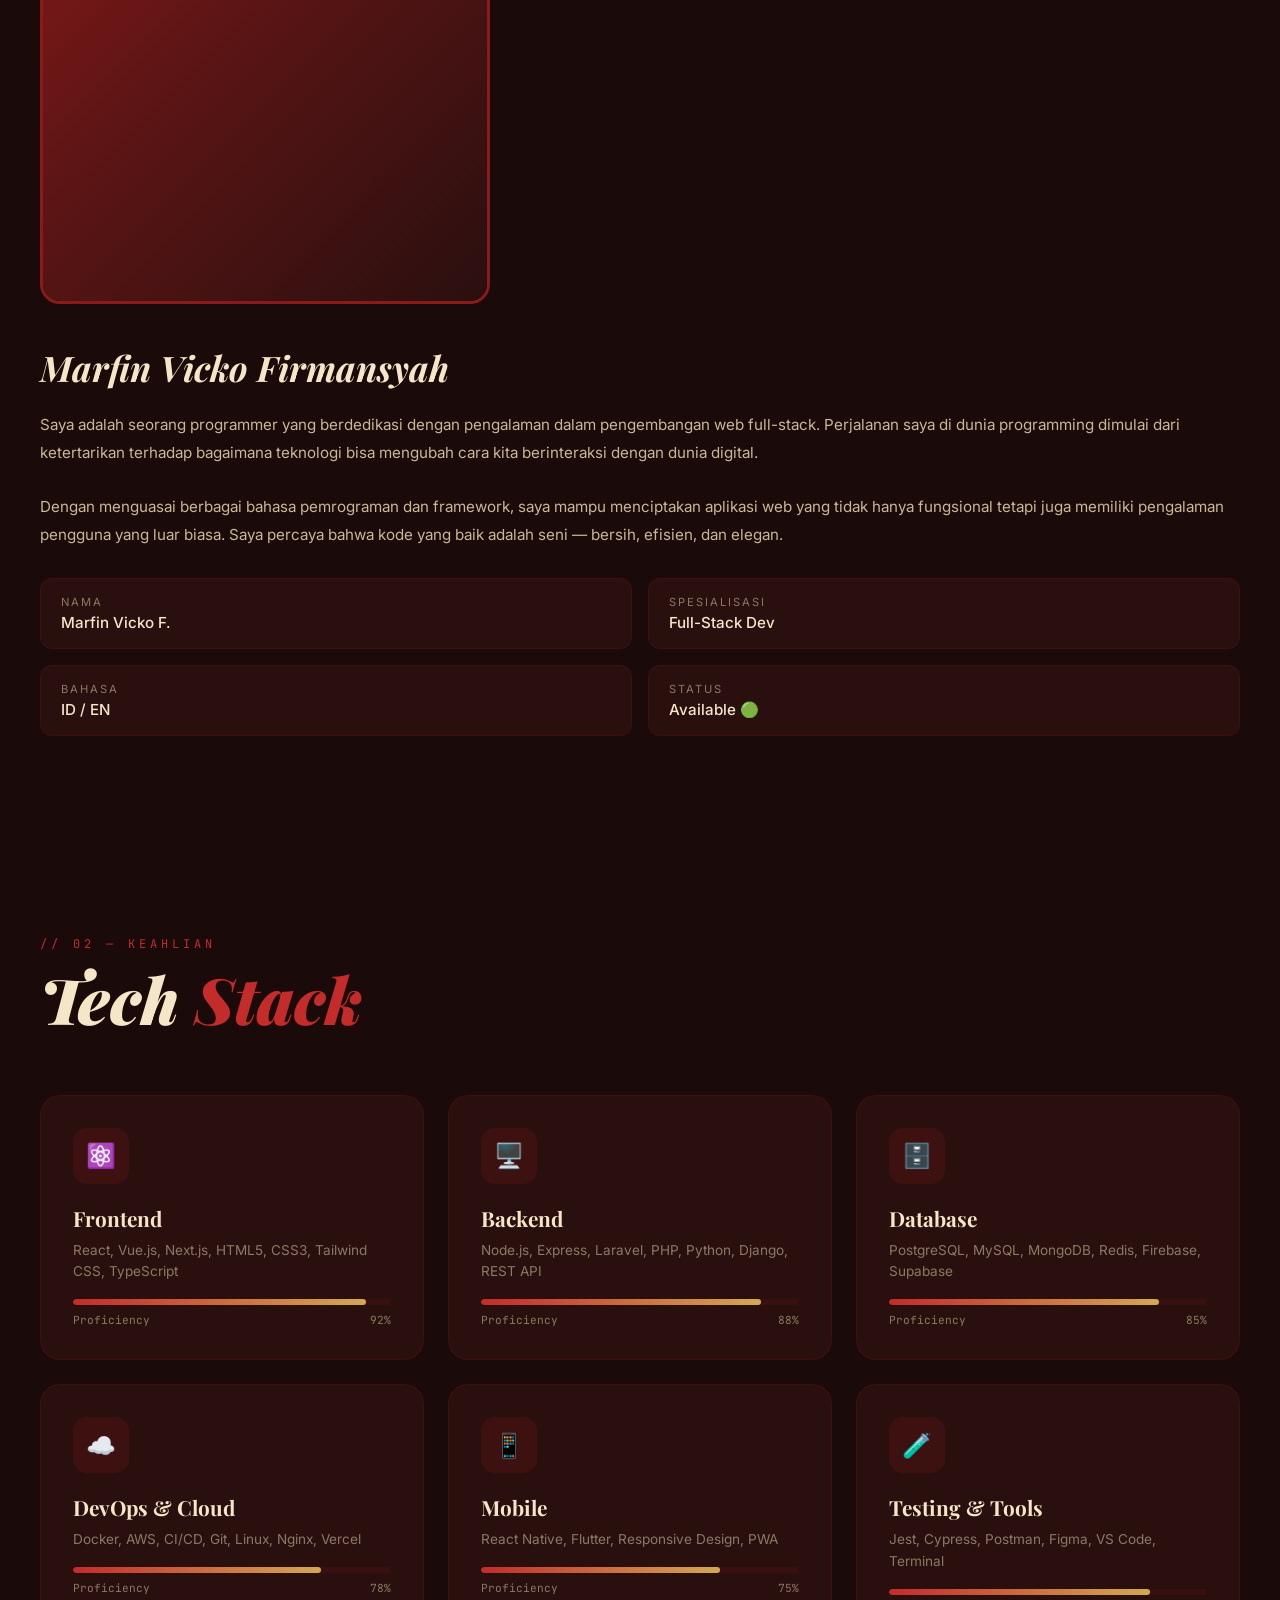
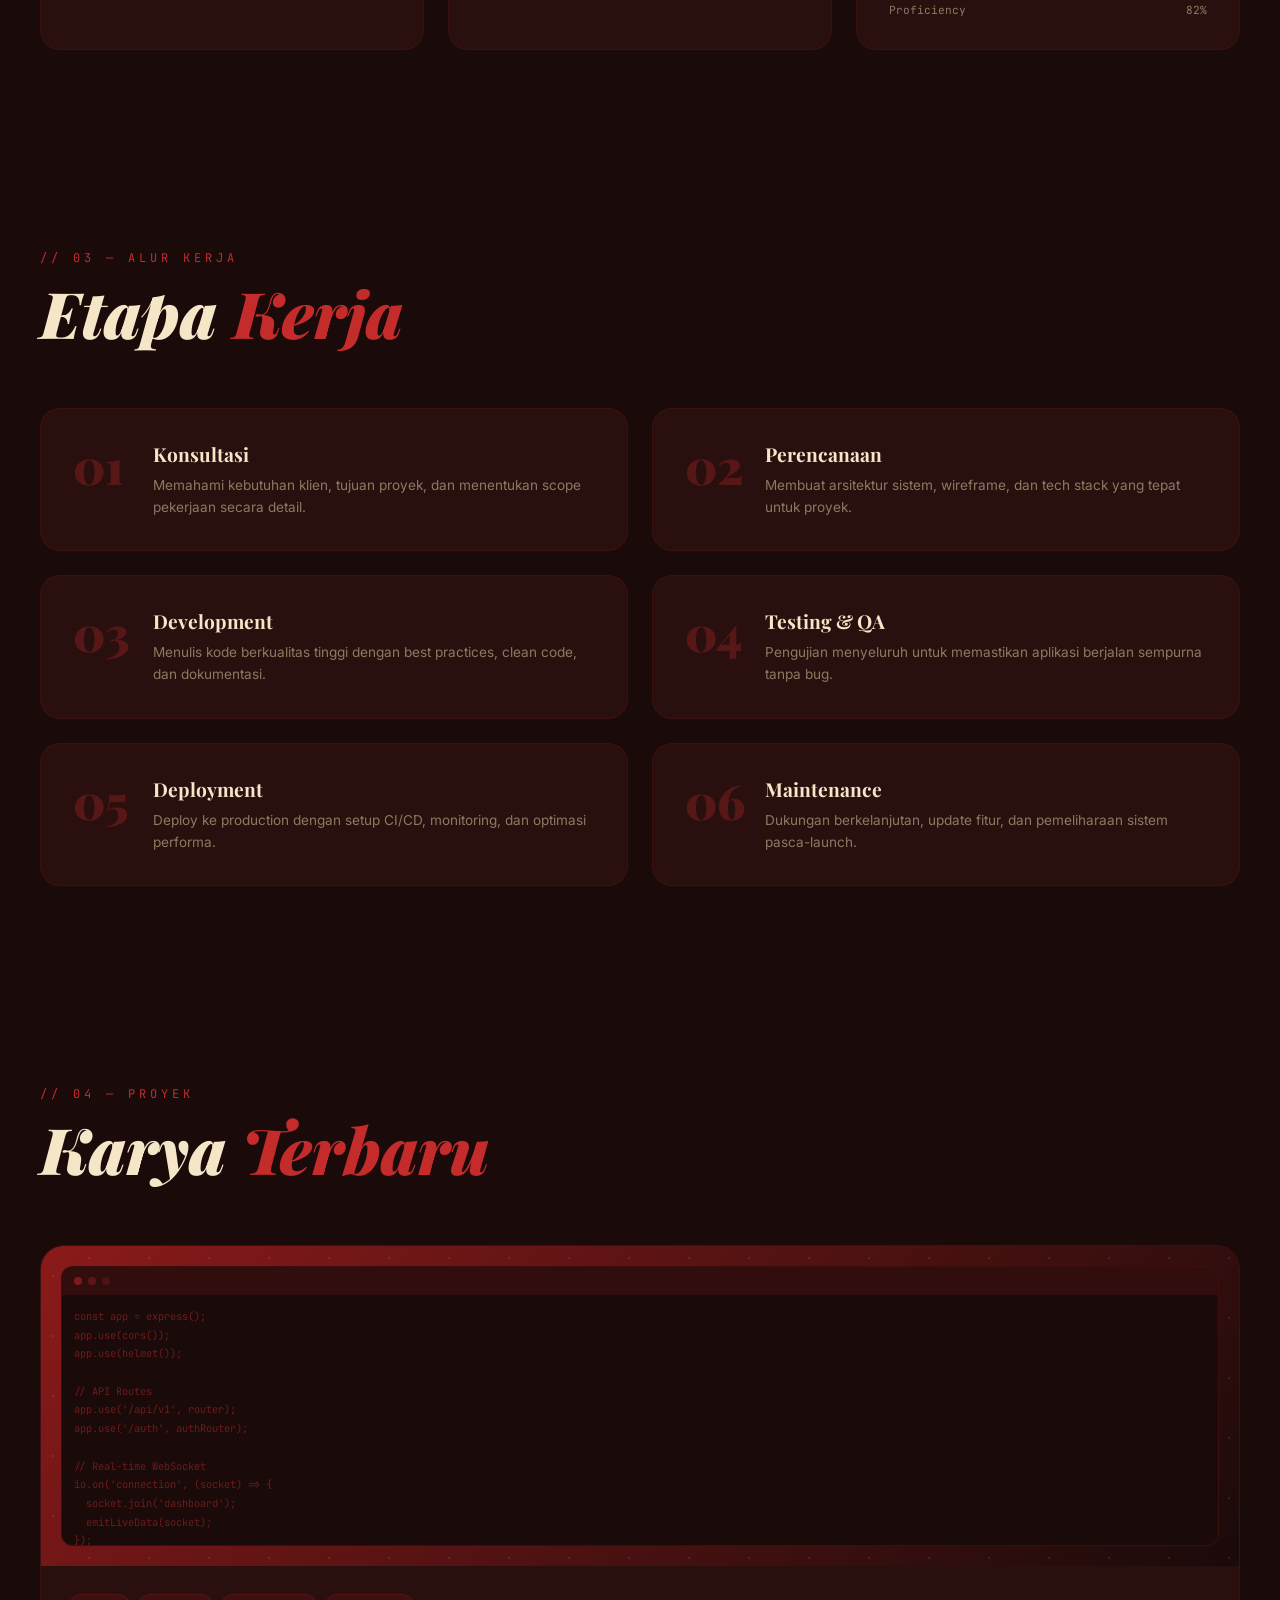
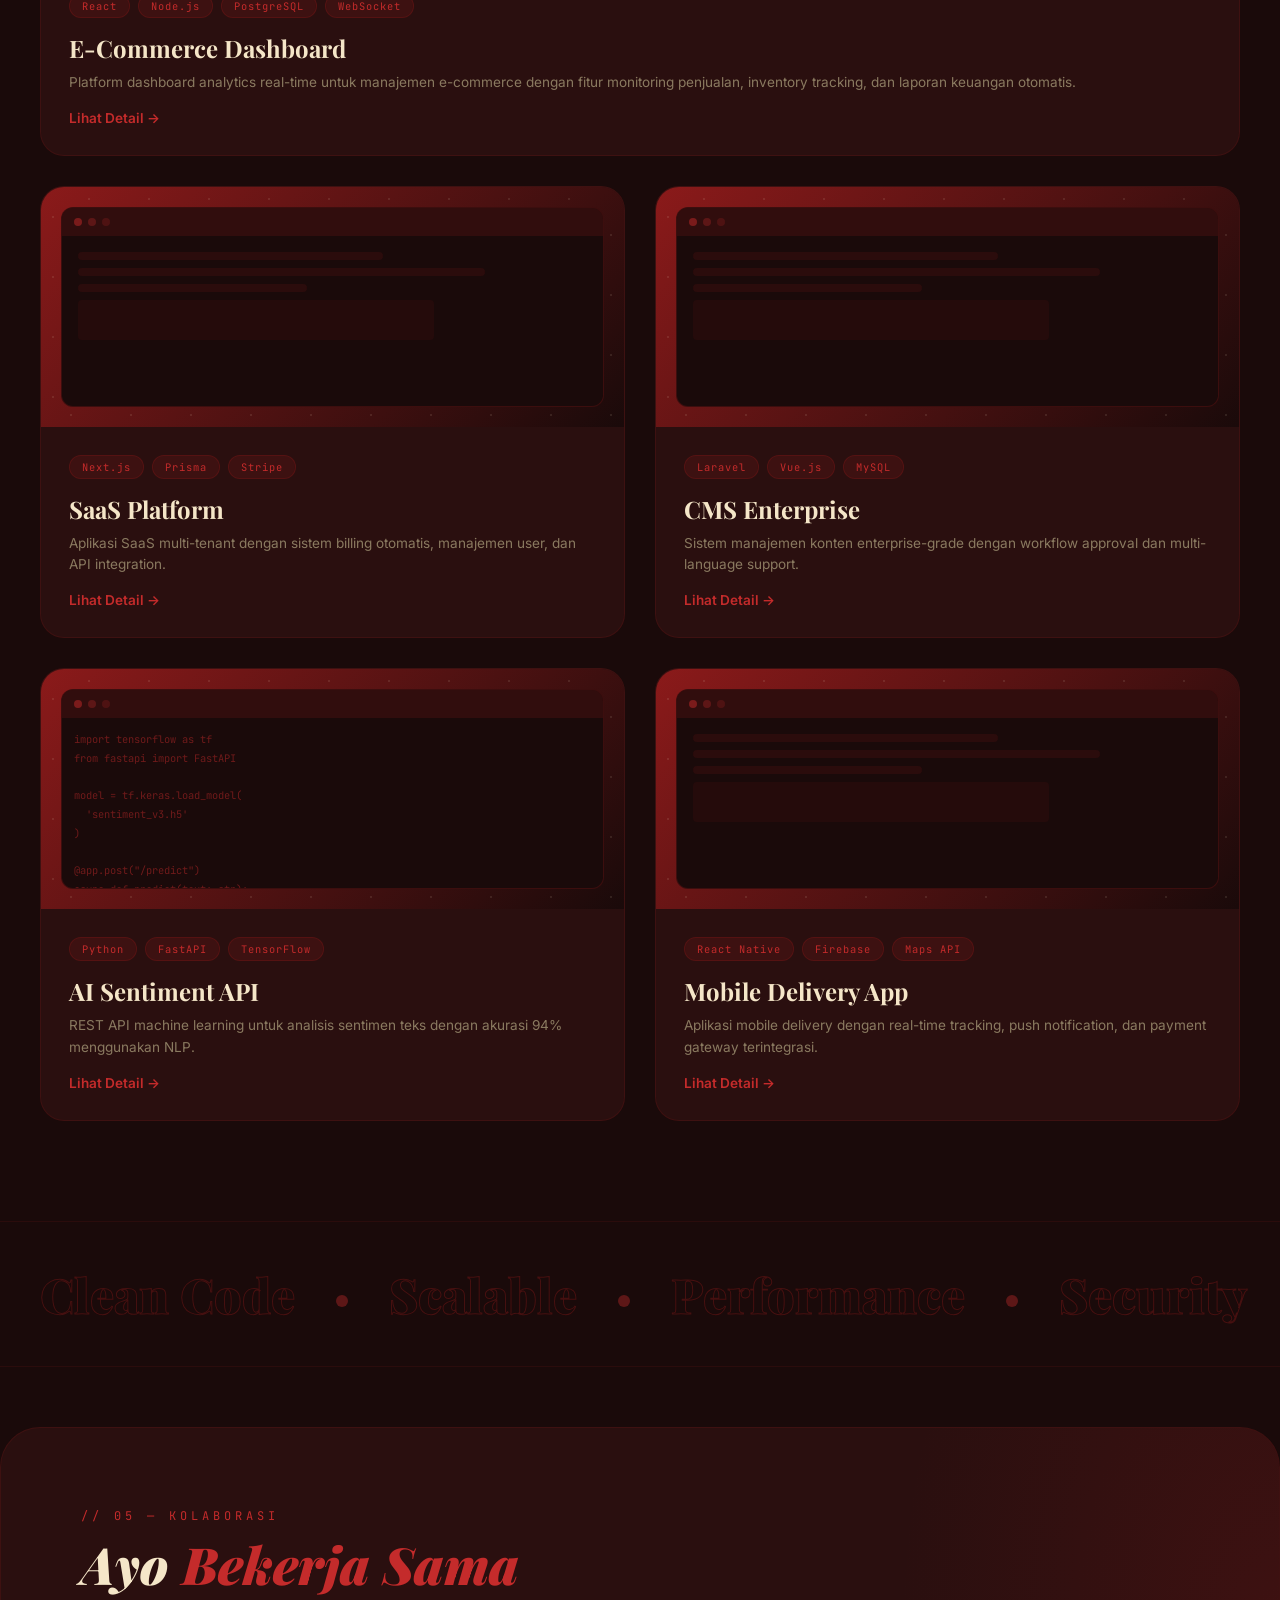
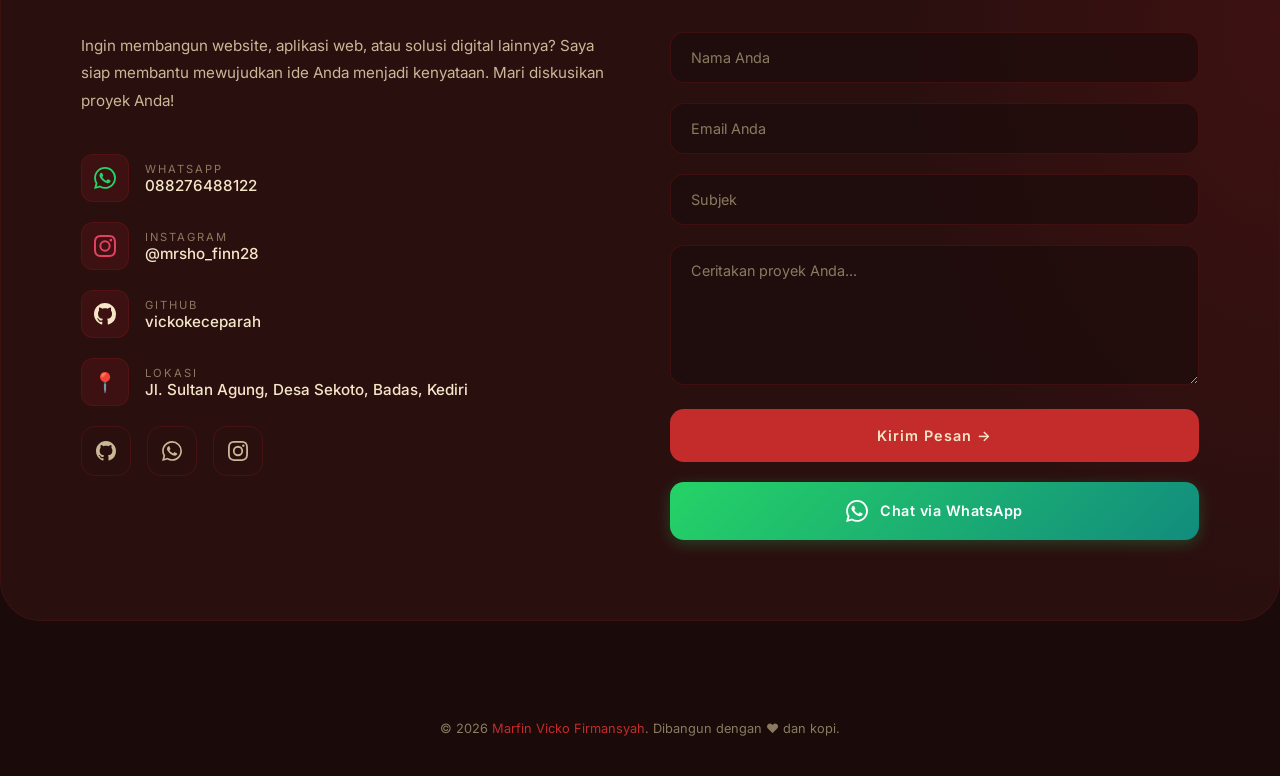
==== commit d68b0d30: "Update index.html" ====
--- a/index.html
+++ b/index.html
@@ -21,7 +21,7 @@
         <li><a href="#process">Proses</a></li>
         <li><a href="#projects">Proyek</a></li>
         <li><a href="#contact">Kontak</a></li>
-        <li><a href="#jj.html">jj kece</a></li>
+        <li><a href="jj.html">jj kece</a></li>
       </ul>
       <button class="menu-toggle" id="menuToggle" aria-label="Menu">
         <span></span>
@@ -38,6 +38,7 @@
         <li><a href="#process" onclick="closeMobileMenu()">Proses</a></li>
         <li><a href="#projects" onclick="closeMobileMenu()">Proyek</a></li>
         <li><a href="#contact" onclick="closeMobileMenu()">Kontak</a></li>
+        <li><a href="jj.html" onclick="closeMobileMenu()"></a>JJ kece</li>
       </ul>
     </div>
 
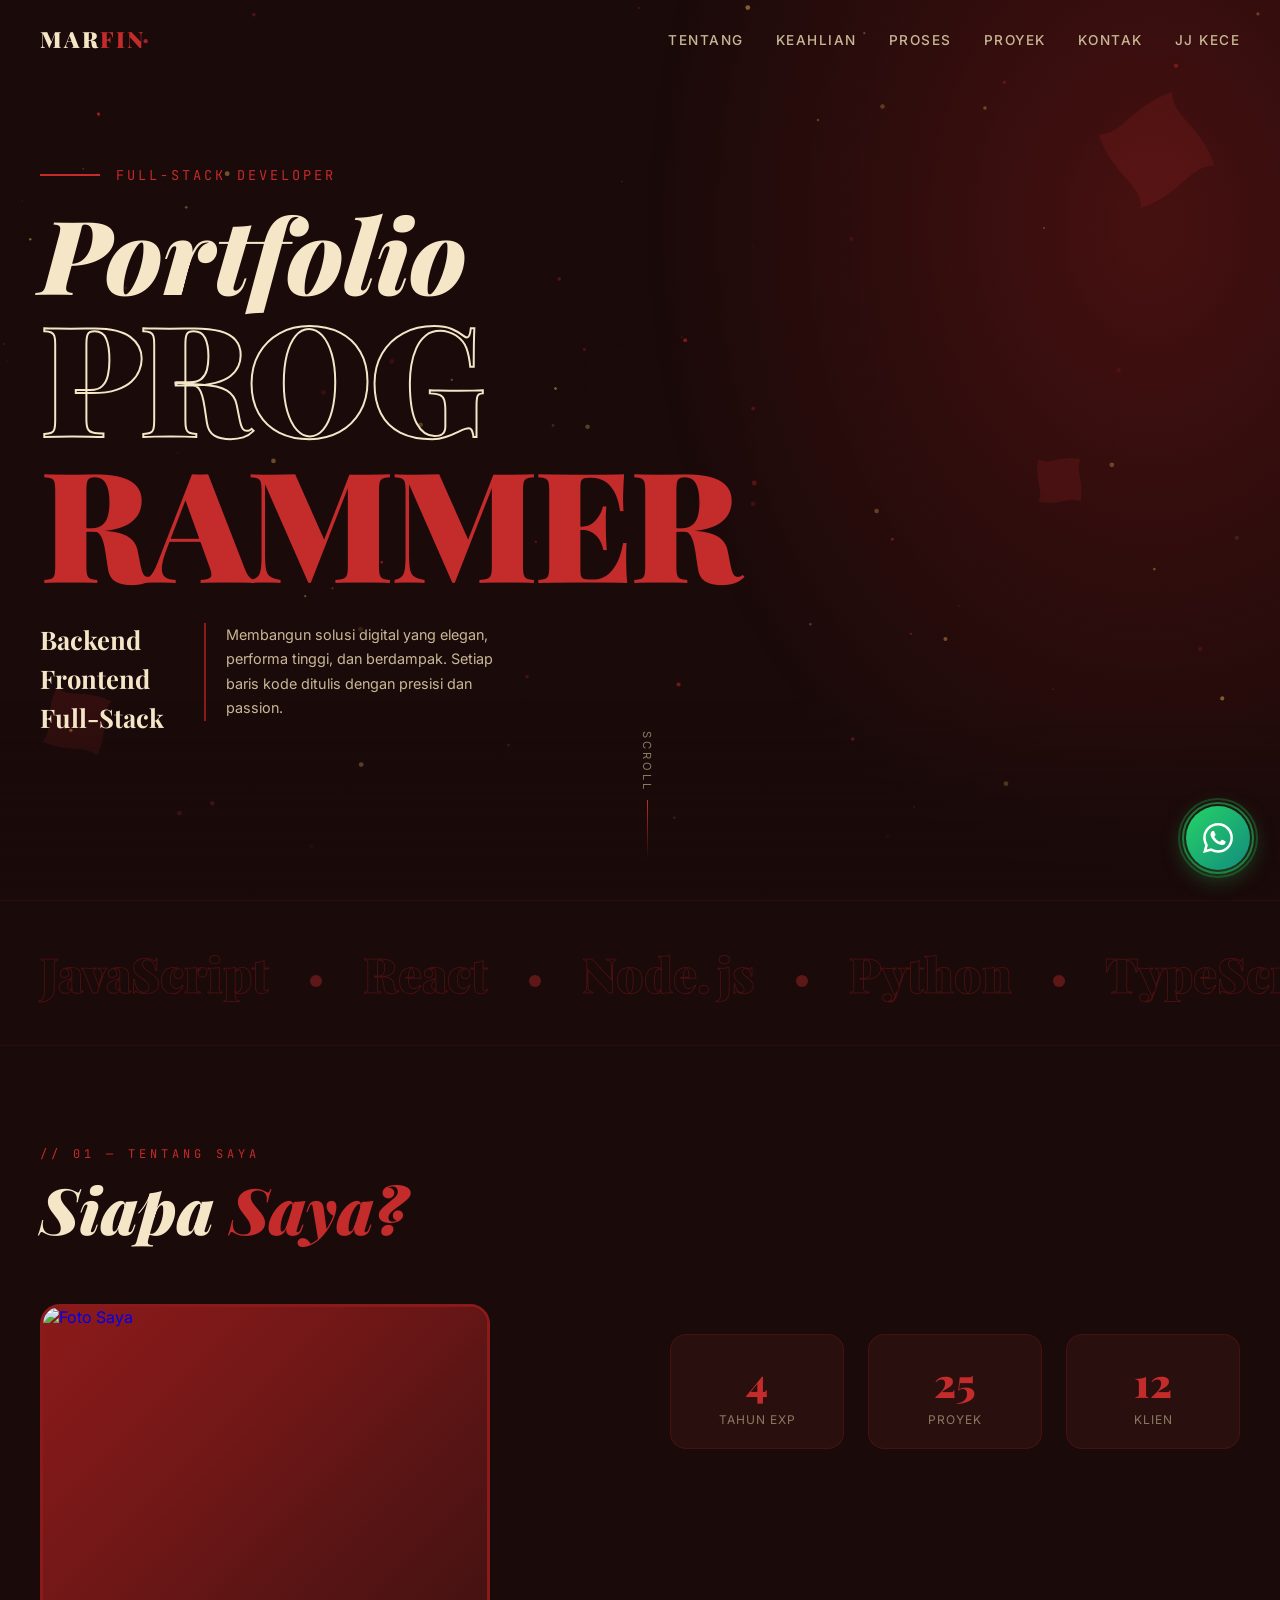
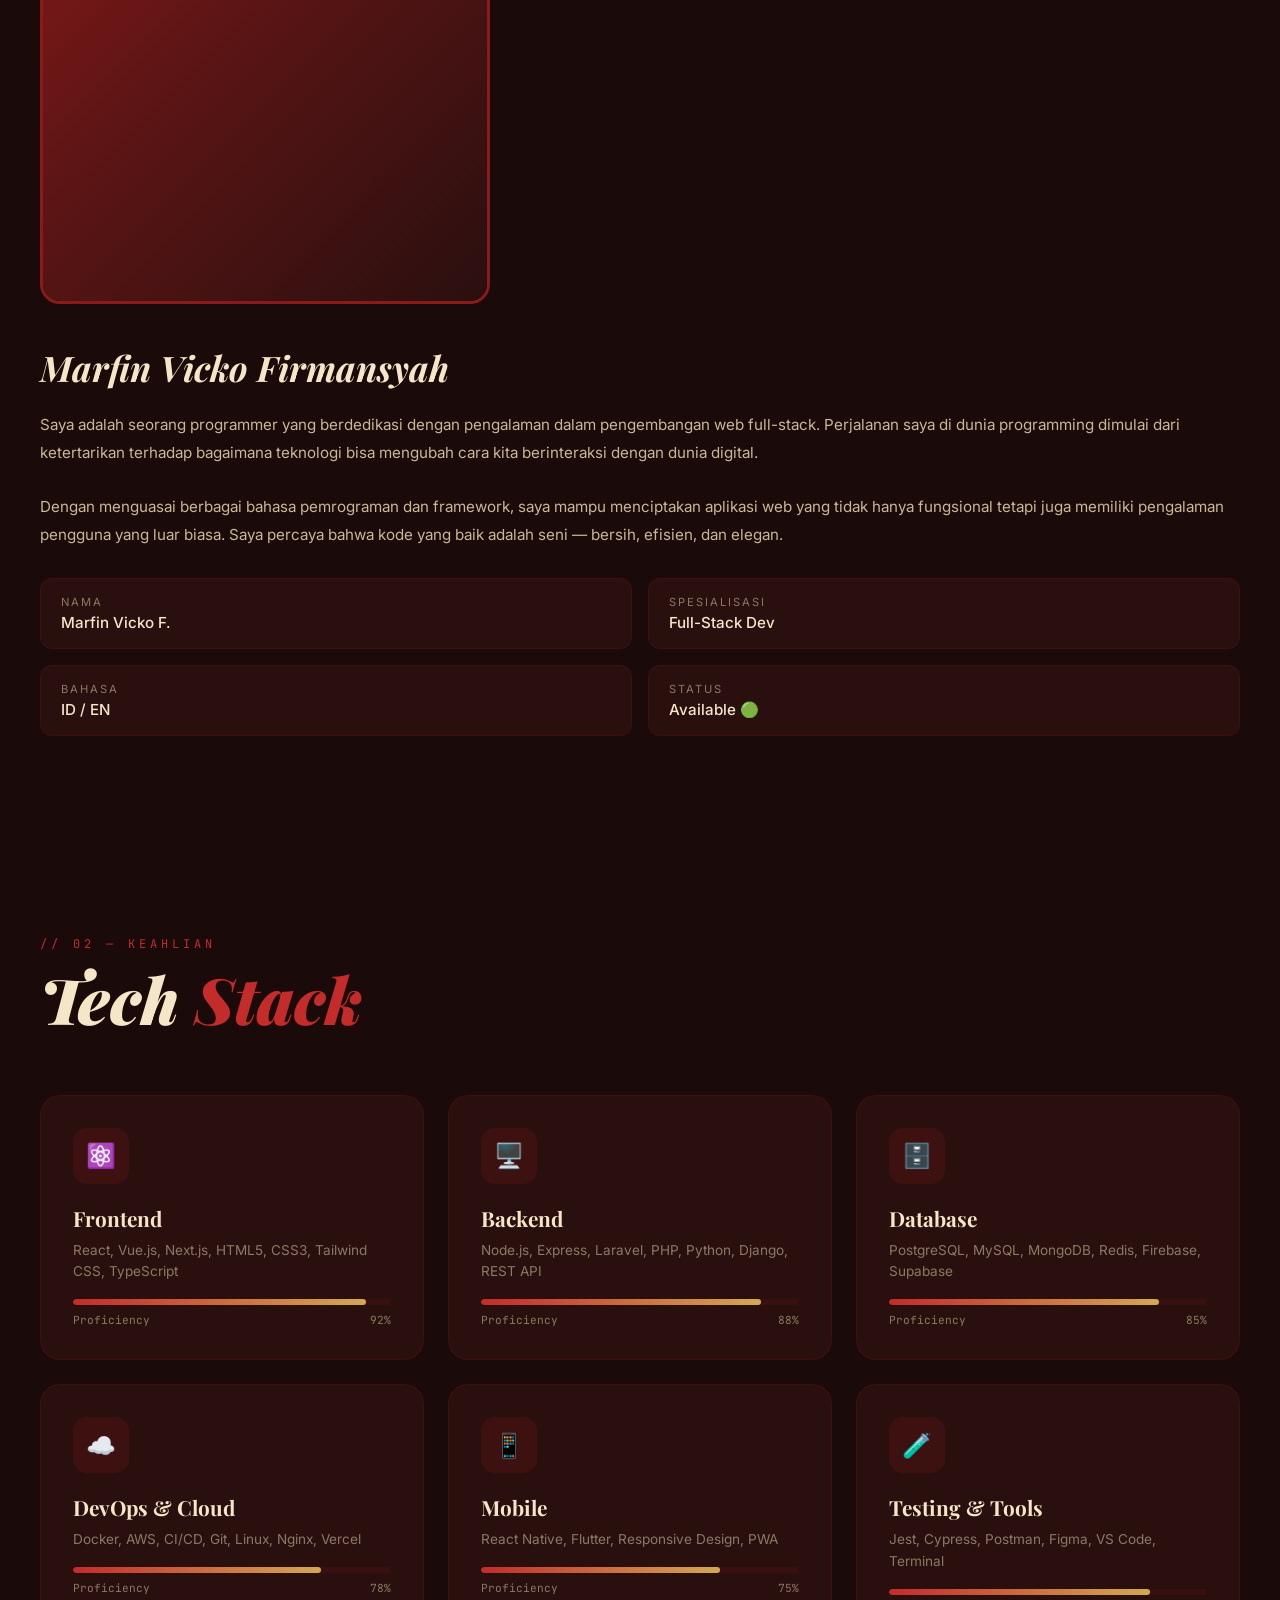
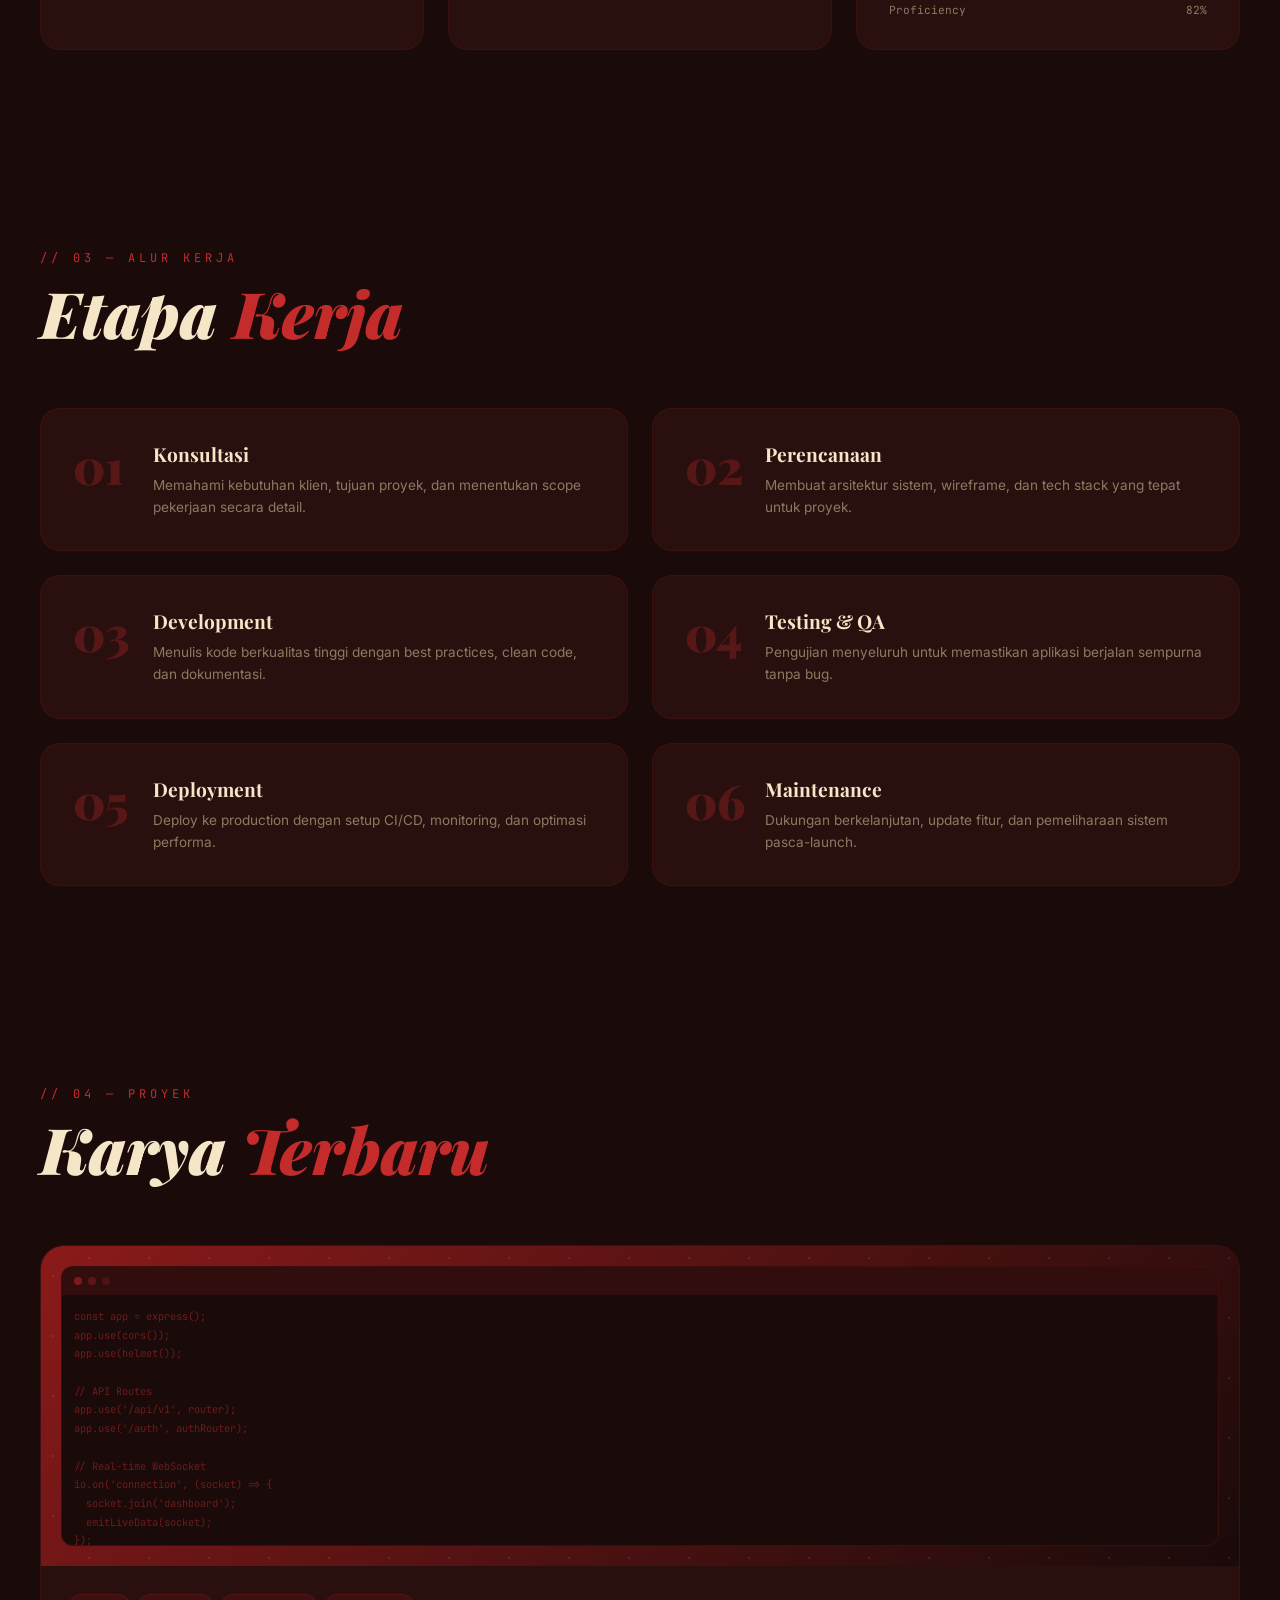
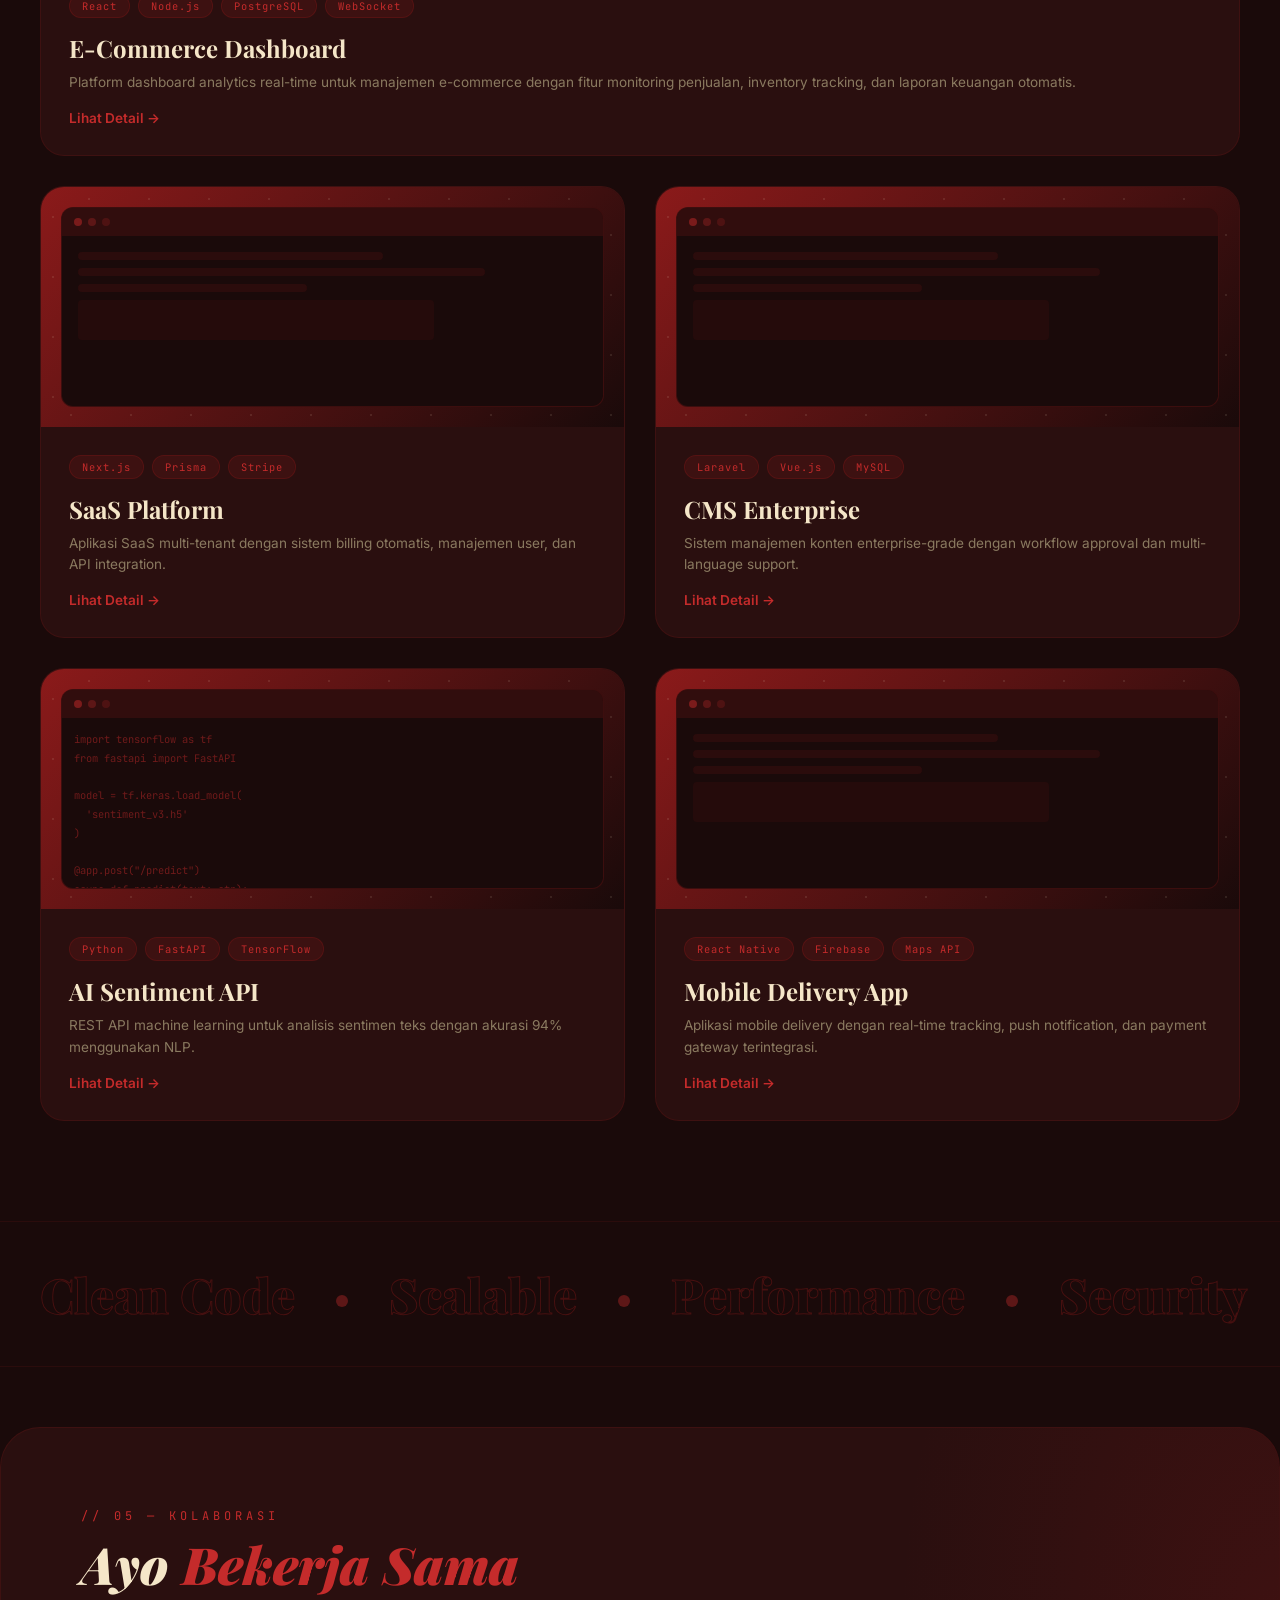
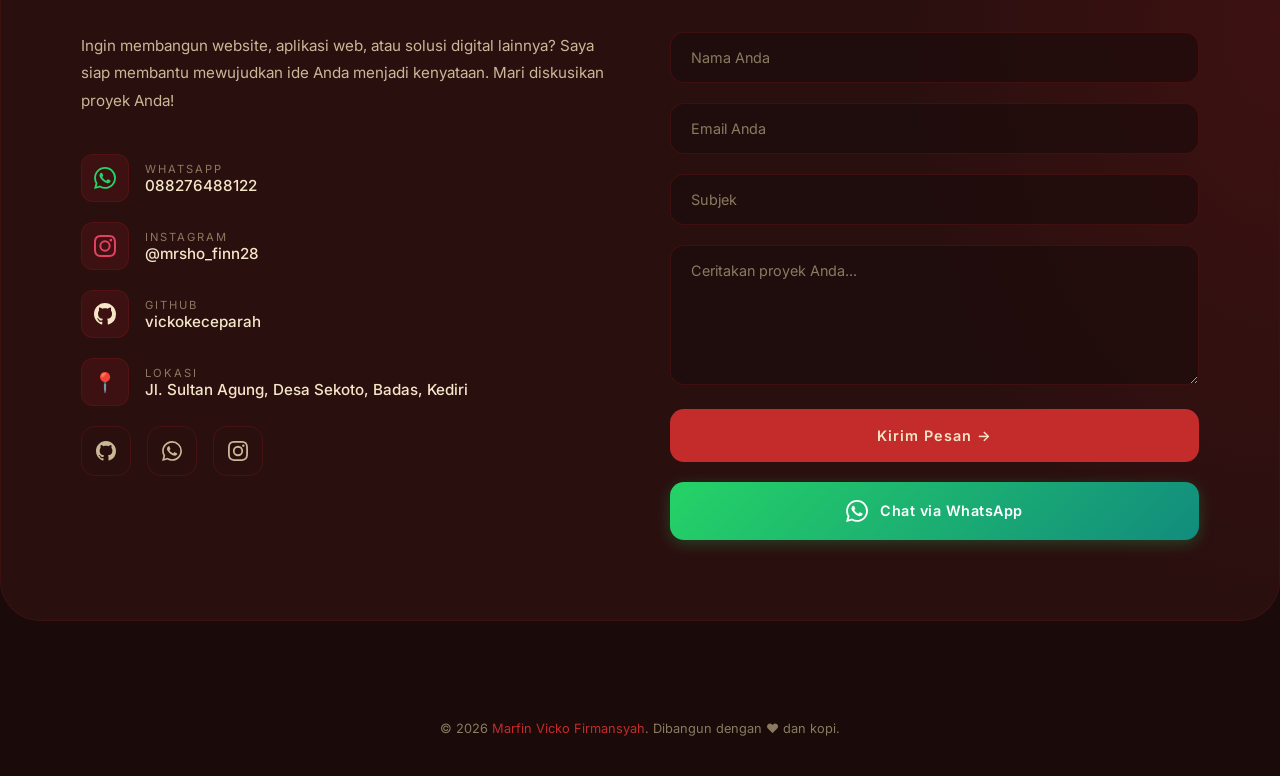
==== commit 8dc5b6c1: "Update index.html" ====
--- a/index.html
+++ b/index.html
@@ -38,7 +38,7 @@
         <li><a href="#process" onclick="closeMobileMenu()">Proses</a></li>
         <li><a href="#projects" onclick="closeMobileMenu()">Proyek</a></li>
         <li><a href="#contact" onclick="closeMobileMenu()">Kontak</a></li>
-        <li><a href="jj.html" onclick="closeMobileMenu()"></a>JJ kece</li>
+        <li><a href="jj.html"></a>JJ kece</li>
       </ul>
     </div>
 
--- a/style.css
+++ b/style.css
@@ -34,6 +34,10 @@
   cursor: default;
 }
 
+#particles {
+  pointer-events: none;
+}
+
 ::selection {
   background: var(--red-accent);
   color: var(--cream);
@@ -1498,6 +1502,7 @@
   z-index: 150;
   justify-content: center;
   align-items: center;
+  pointer-events: auto;
 }
 
 .mobile-overlay.active {
@@ -1519,6 +1524,10 @@
   color: var(--cream);
   text-decoration: none;
   transition: color 0.3s;
+  pointer-events: auto;
+  display: inline-block;
+  position: relative;
+  z-index: 9999;
 }
 
 .mobile-nav a:hover {
@@ -1695,4 +1704,4 @@
 
 @keyframes blinkCursor {
   50% { border-color: transparent; }
-}+}
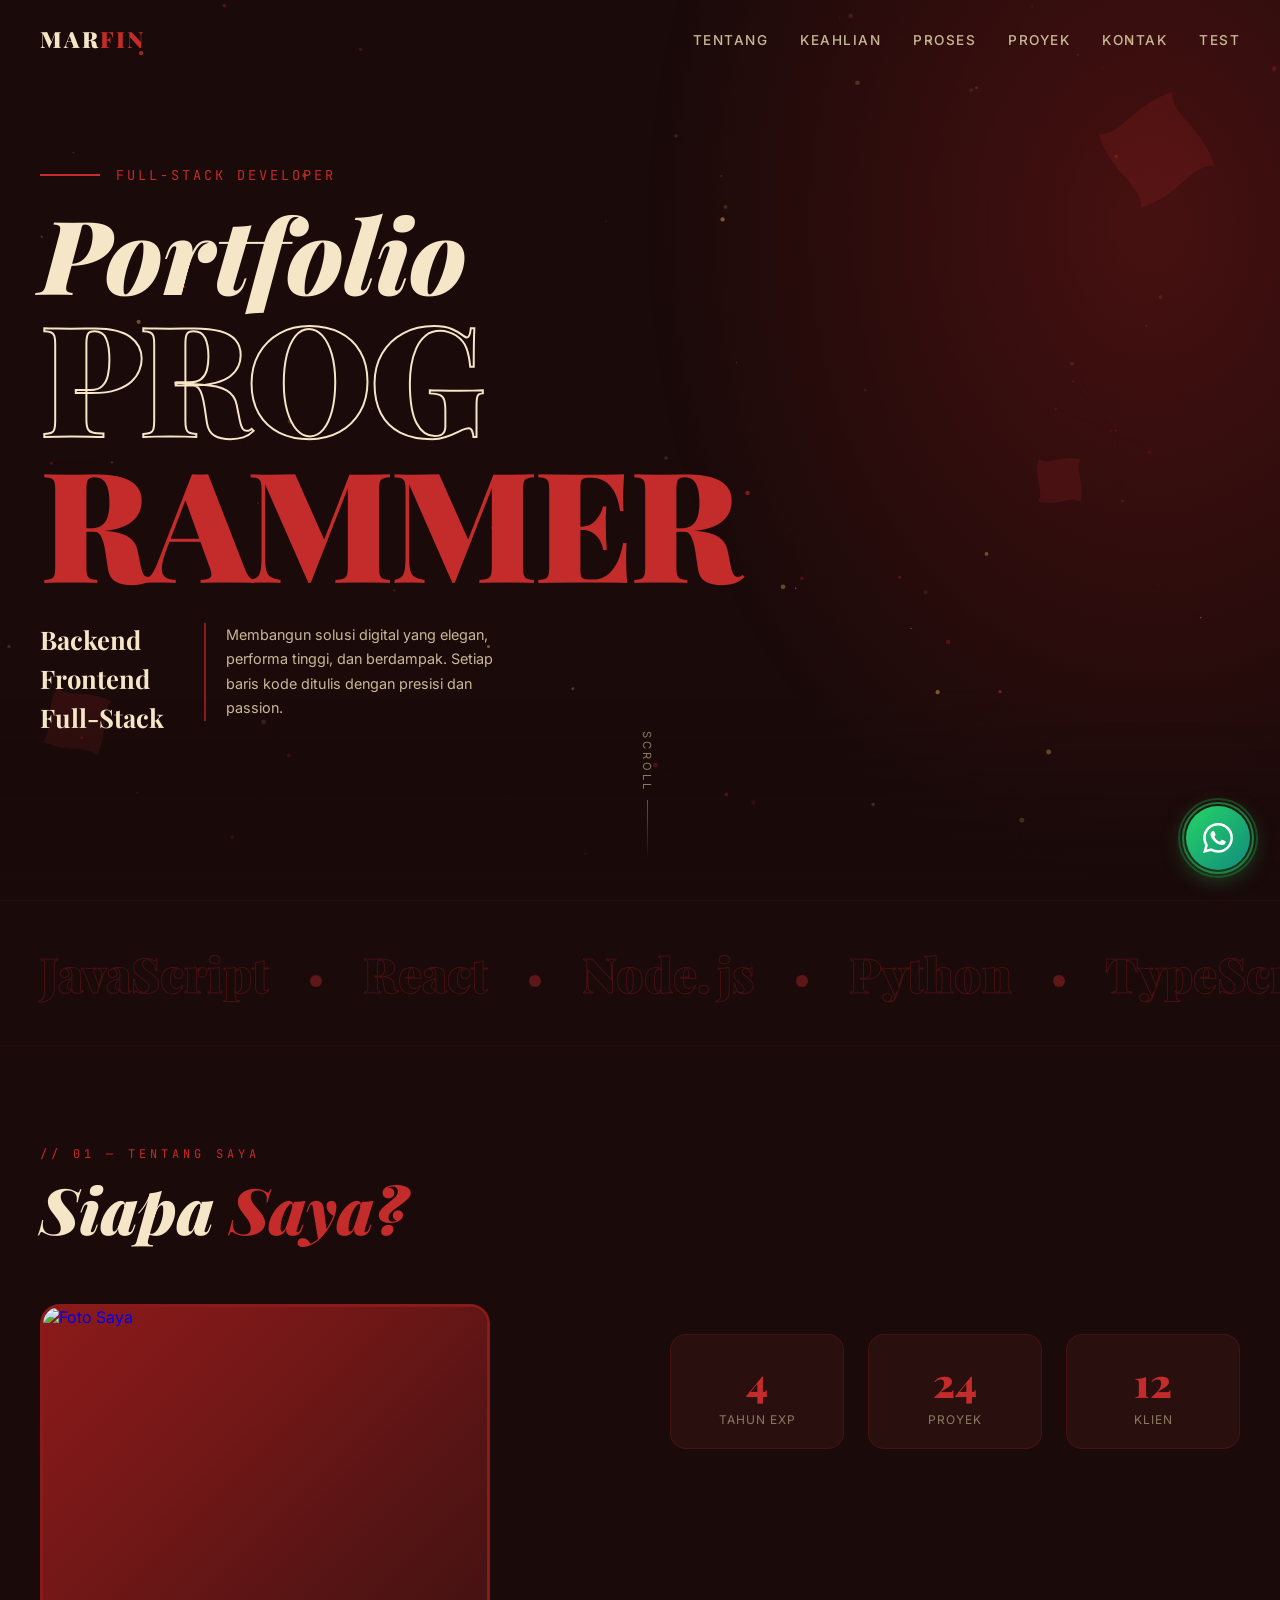
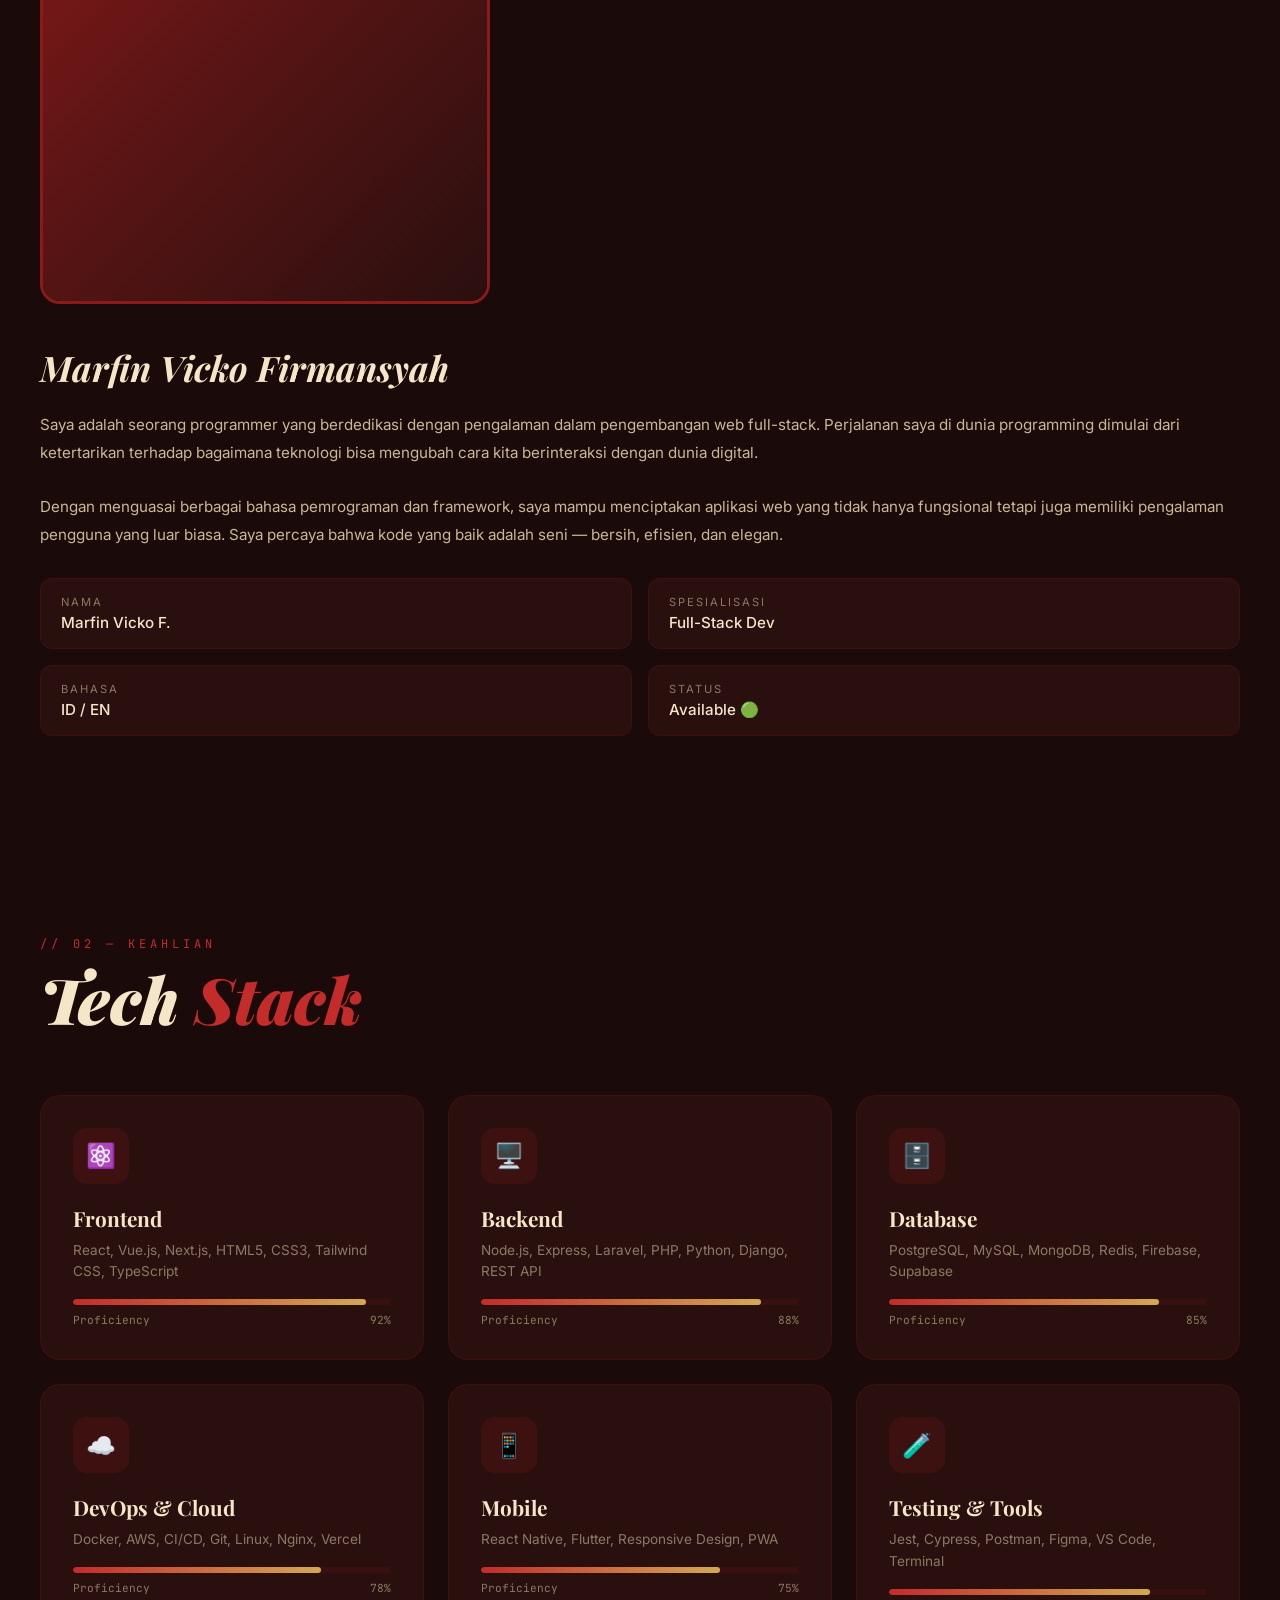
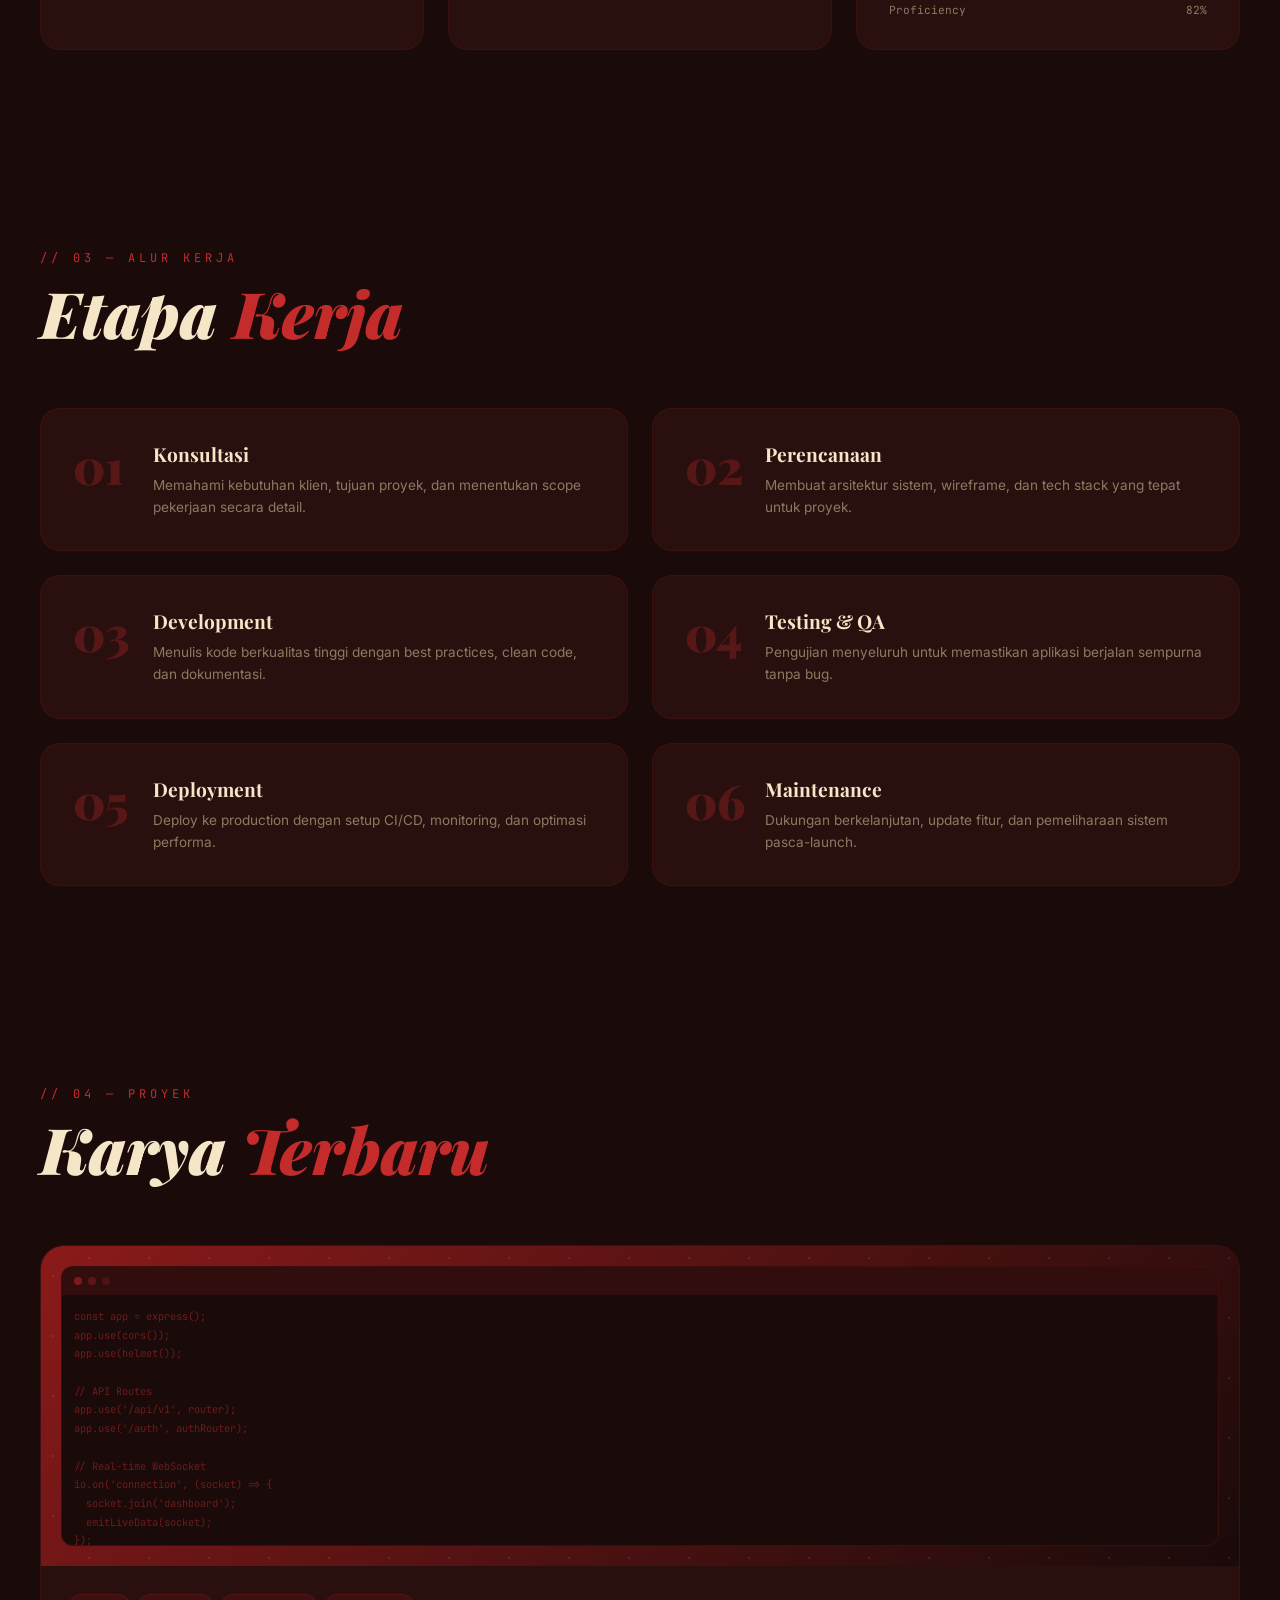
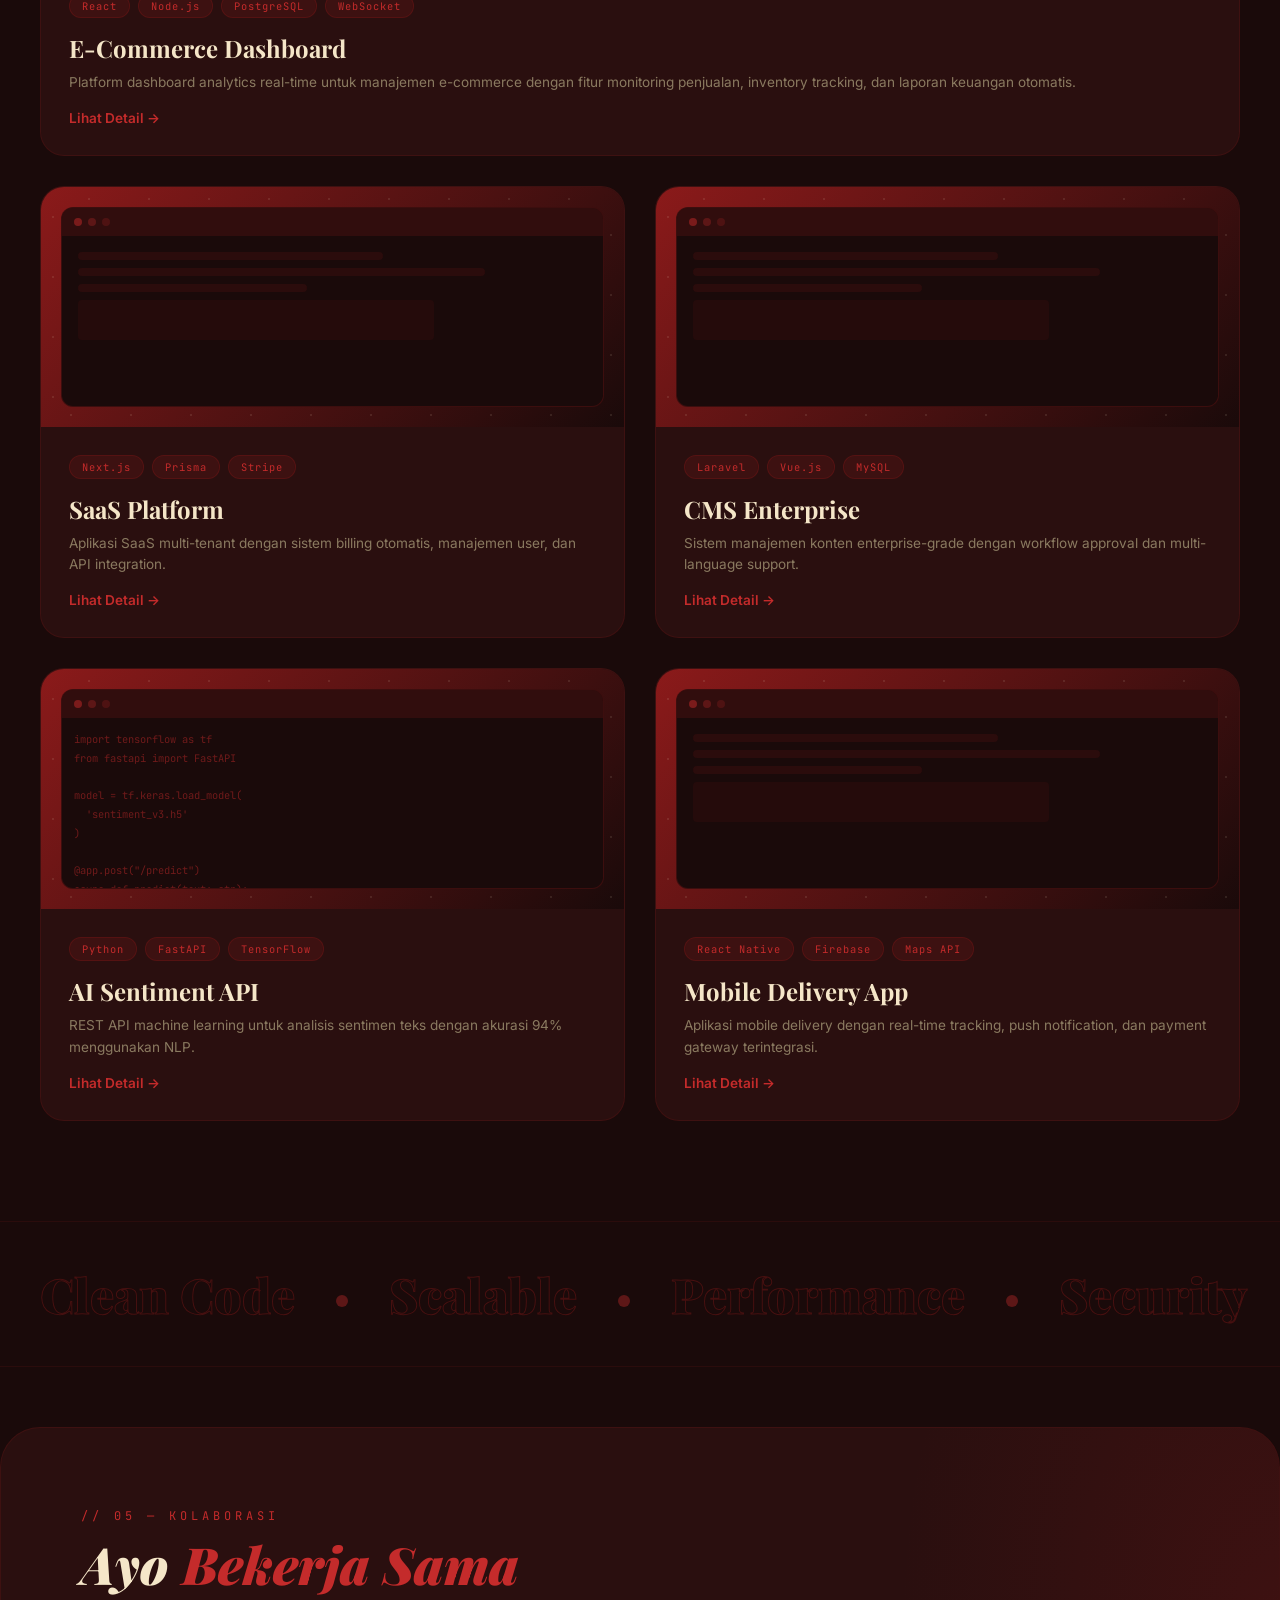
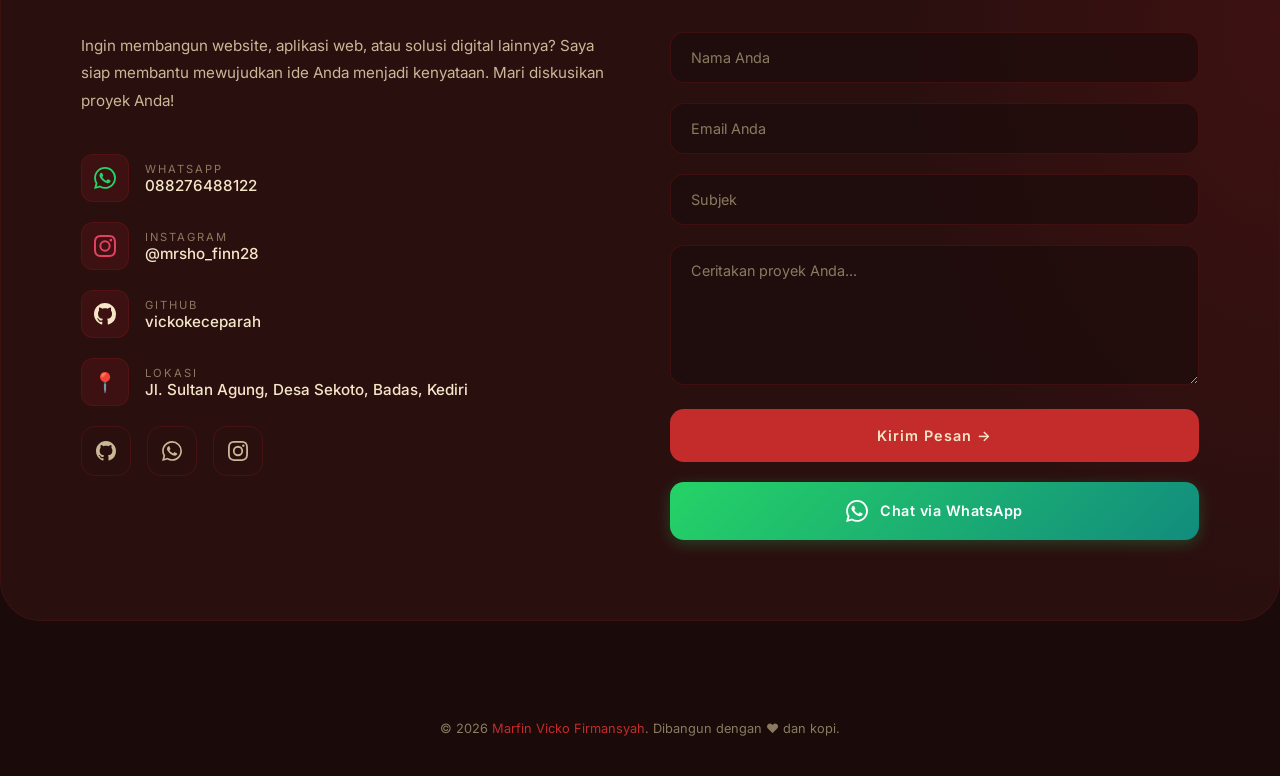
==== commit beb1b76f: "Update index.html" ====
--- a/index.html
+++ b/index.html
@@ -21,7 +21,7 @@
         <li><a href="#process">Proses</a></li>
         <li><a href="#projects">Proyek</a></li>
         <li><a href="#contact">Kontak</a></li>
-        <li><a href="jj.html">jj kece</a></li>
+        <li><a href="https://google.com">TEST</a></li>
       </ul>
       <button class="menu-toggle" id="menuToggle" aria-label="Menu">
         <span></span>
@@ -38,7 +38,7 @@
         <li><a href="#process" onclick="closeMobileMenu()">Proses</a></li>
         <li><a href="#projects" onclick="closeMobileMenu()">Proyek</a></li>
         <li><a href="#contact" onclick="closeMobileMenu()">Kontak</a></li>
-        <li><a href="jj.html"></a>JJ kece</li>
+        <li><a href="https://google.com">TEST</a>JJ kece</li>
       </ul>
     </div>
 
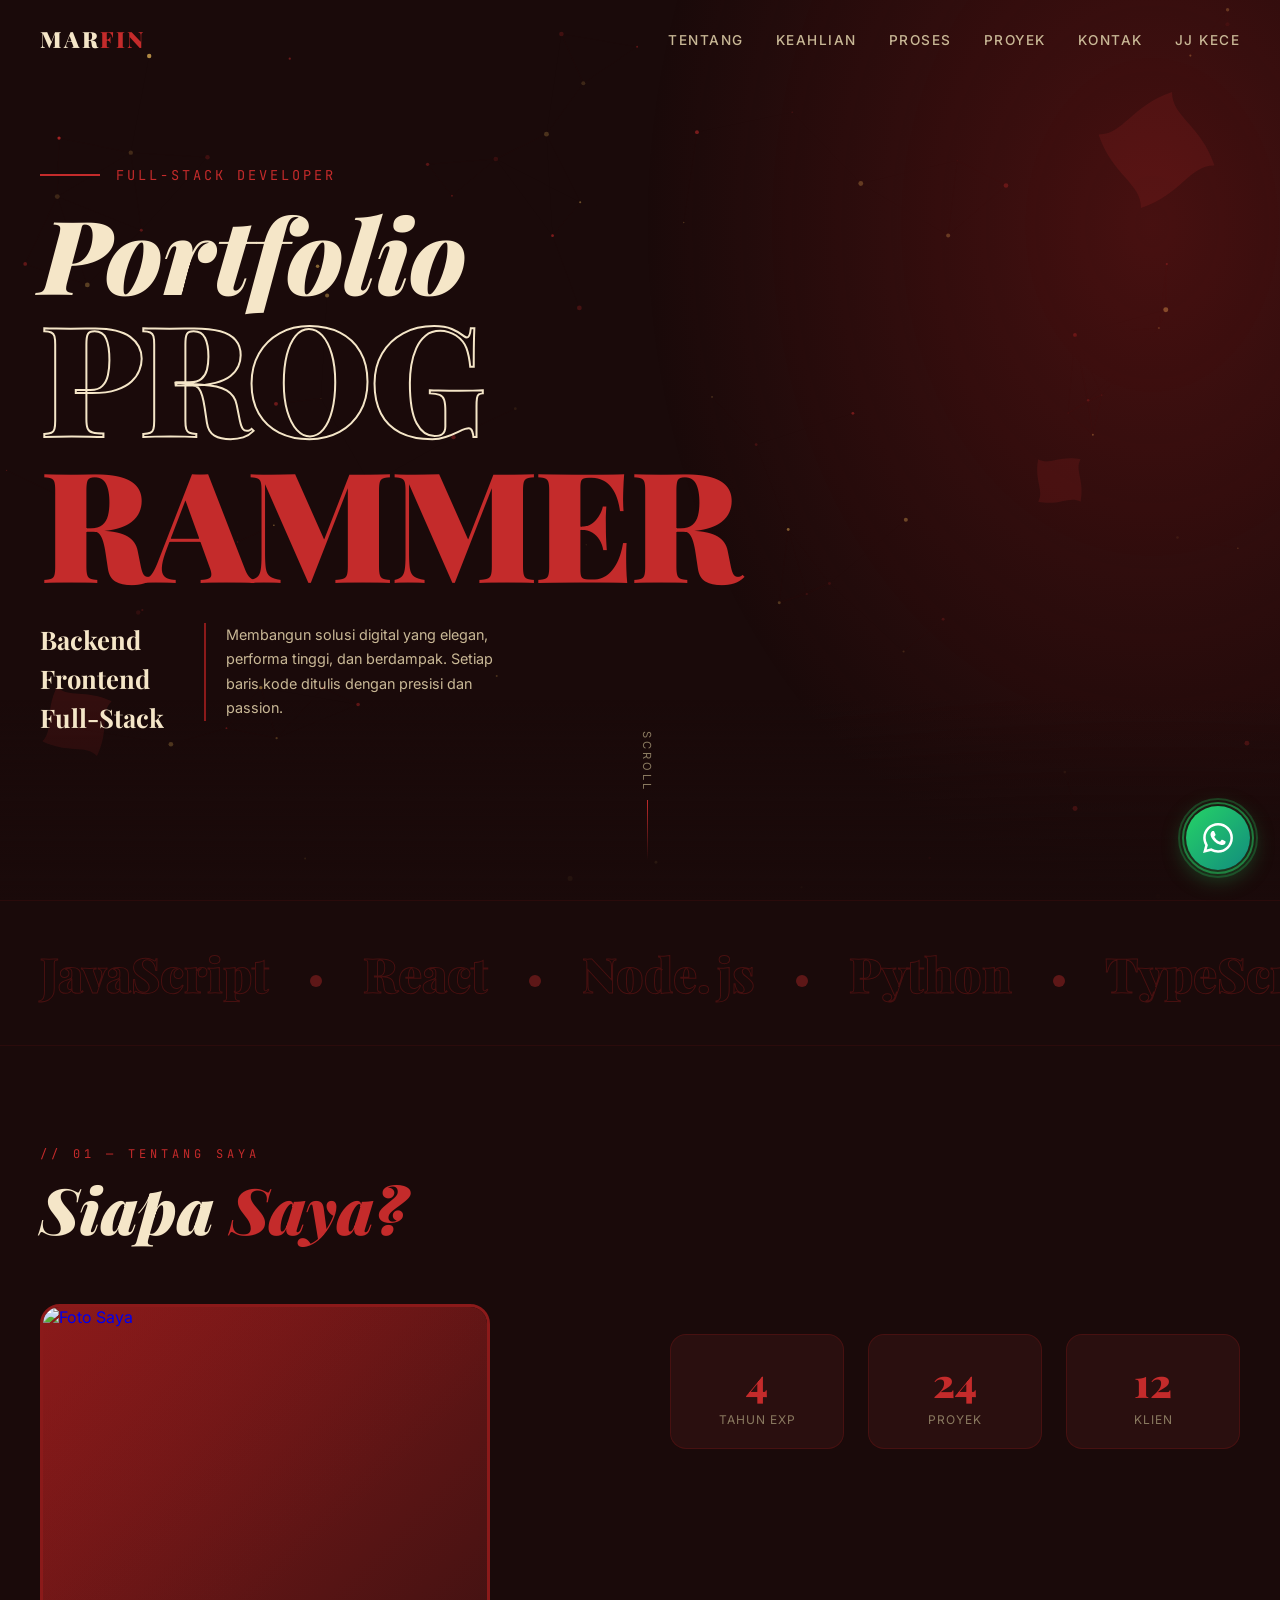
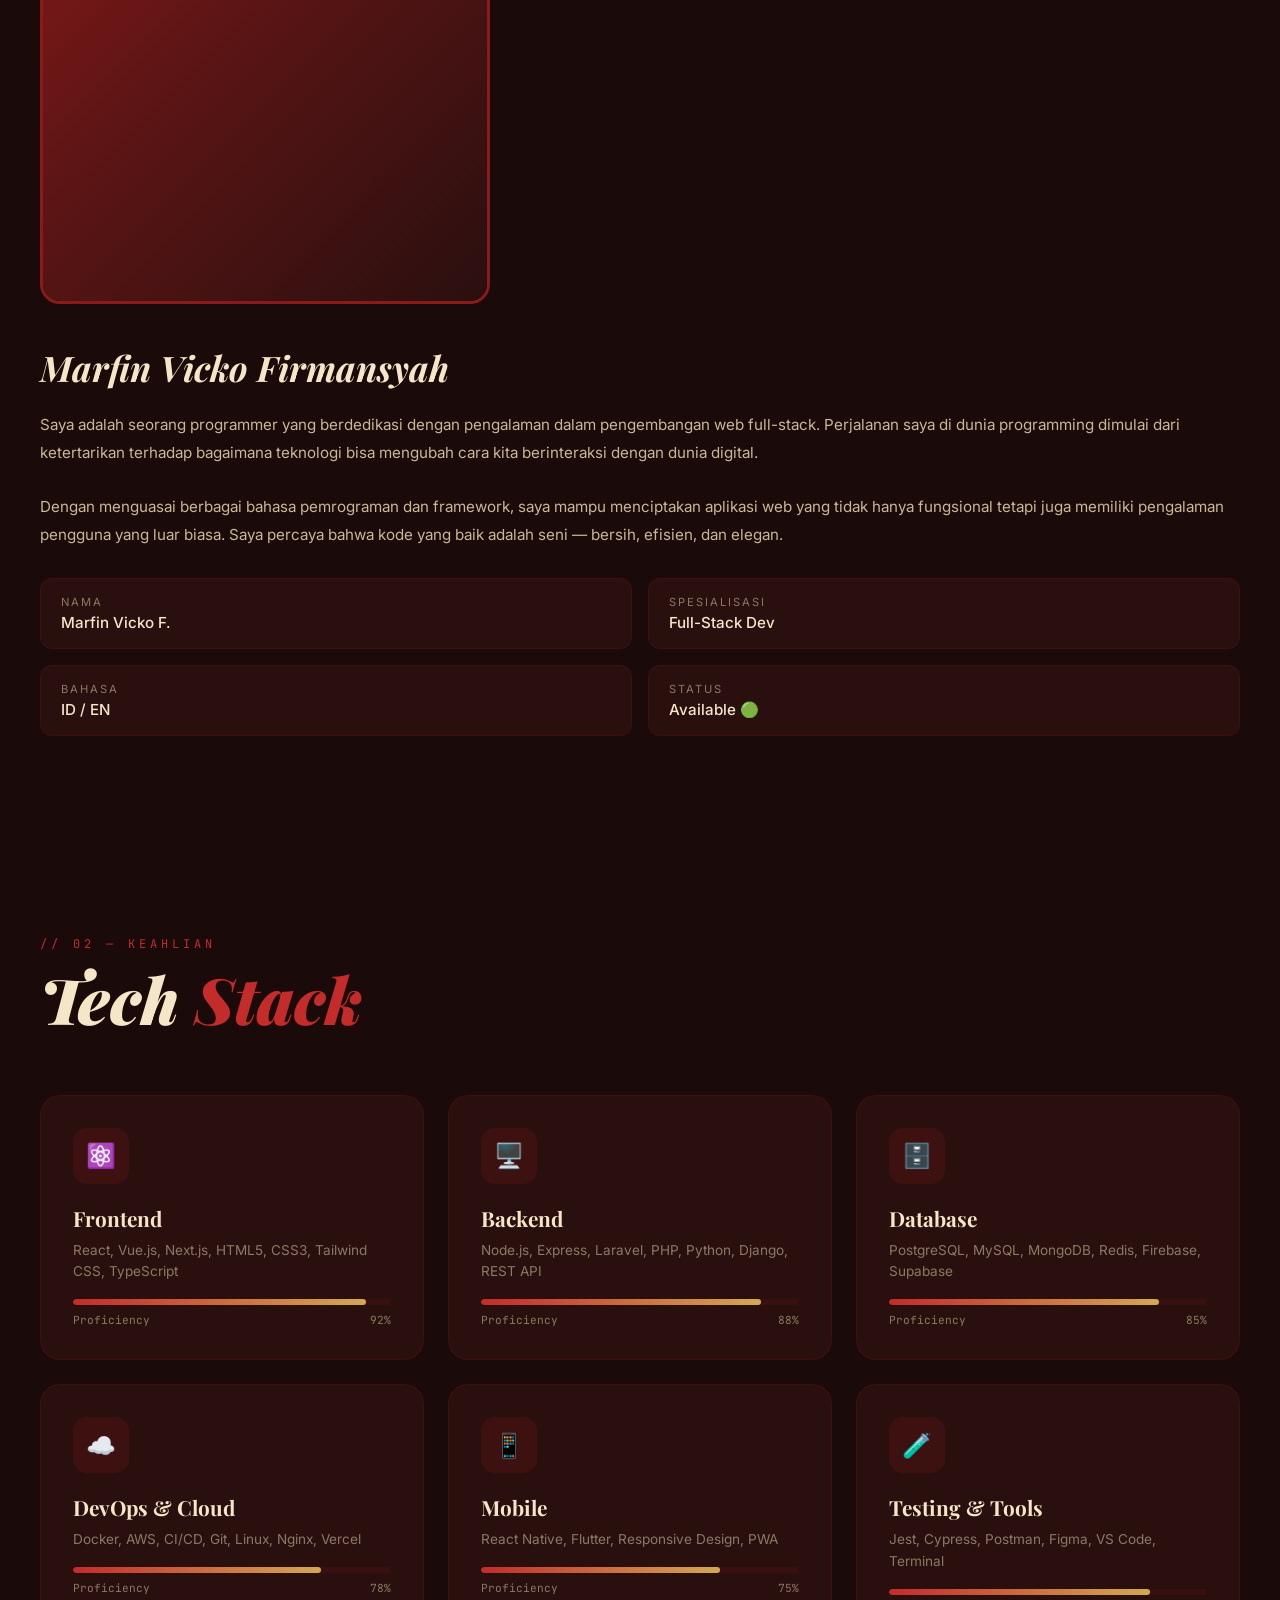
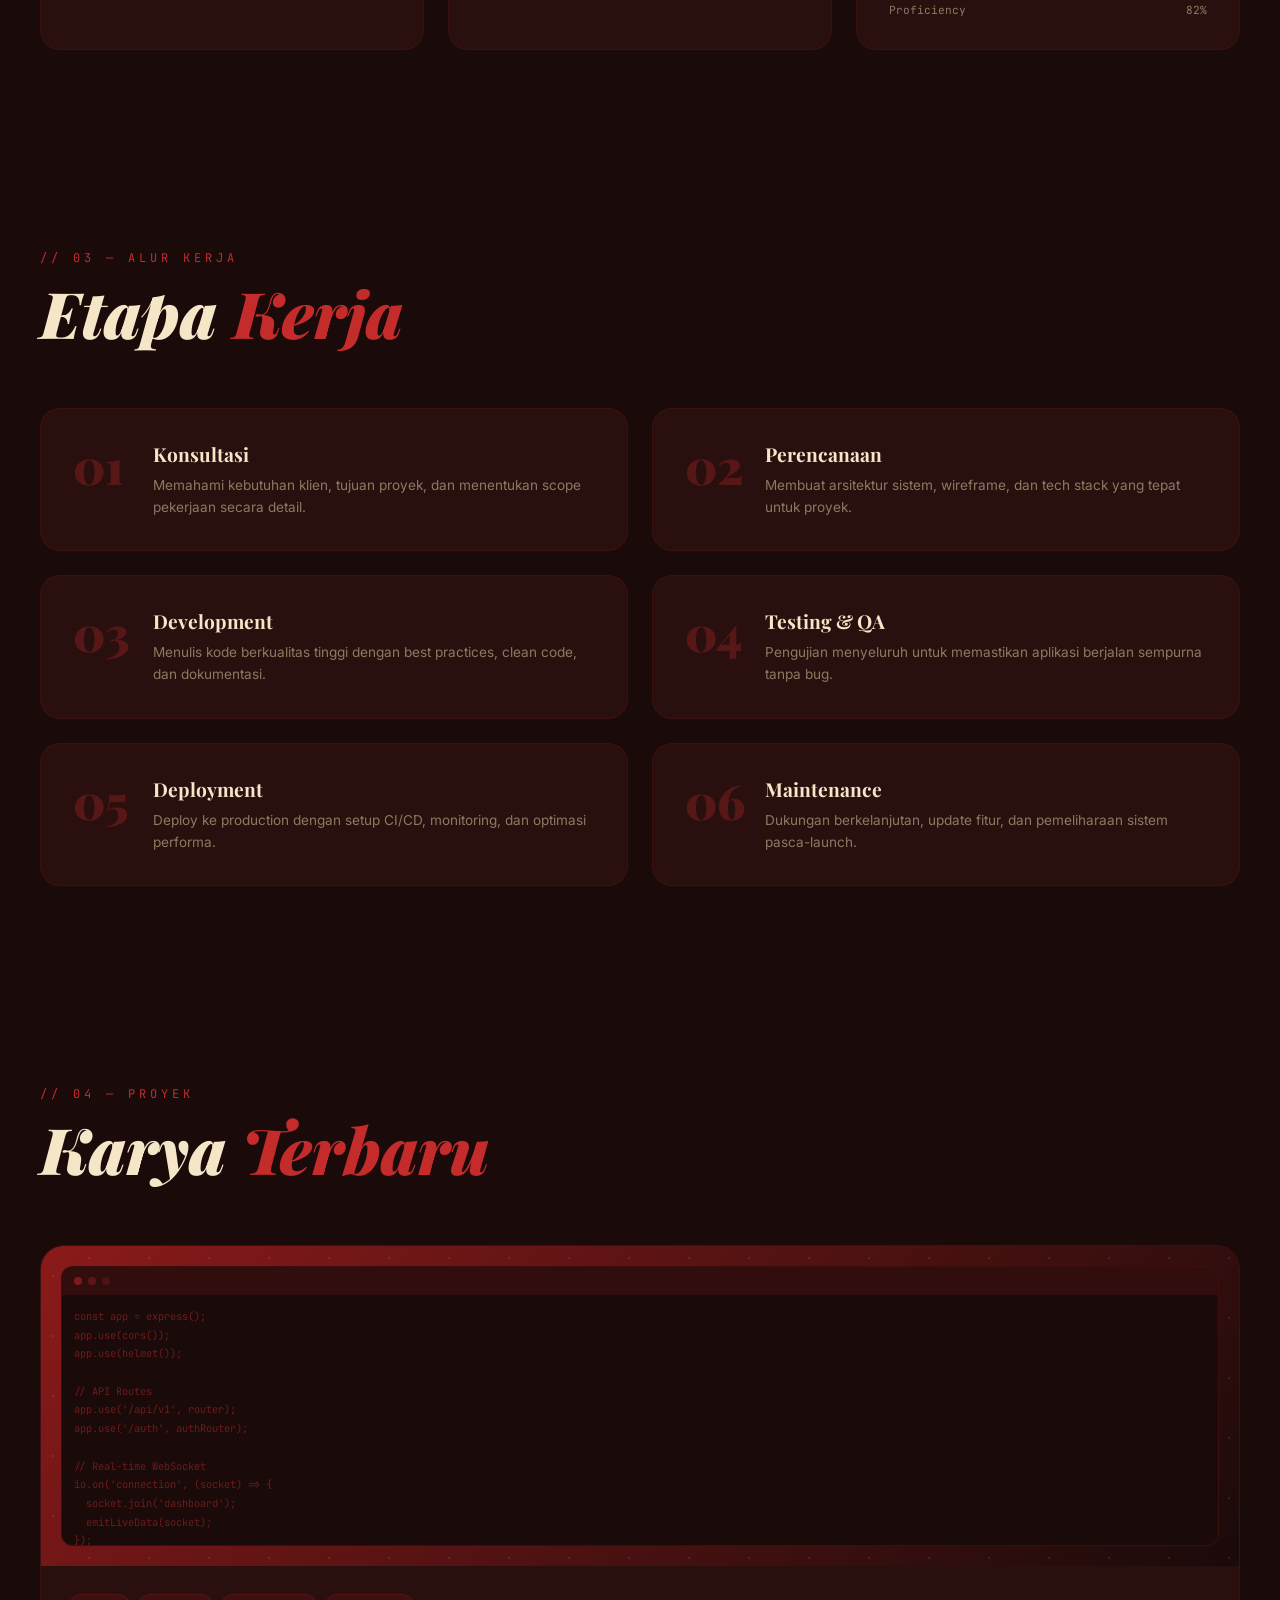
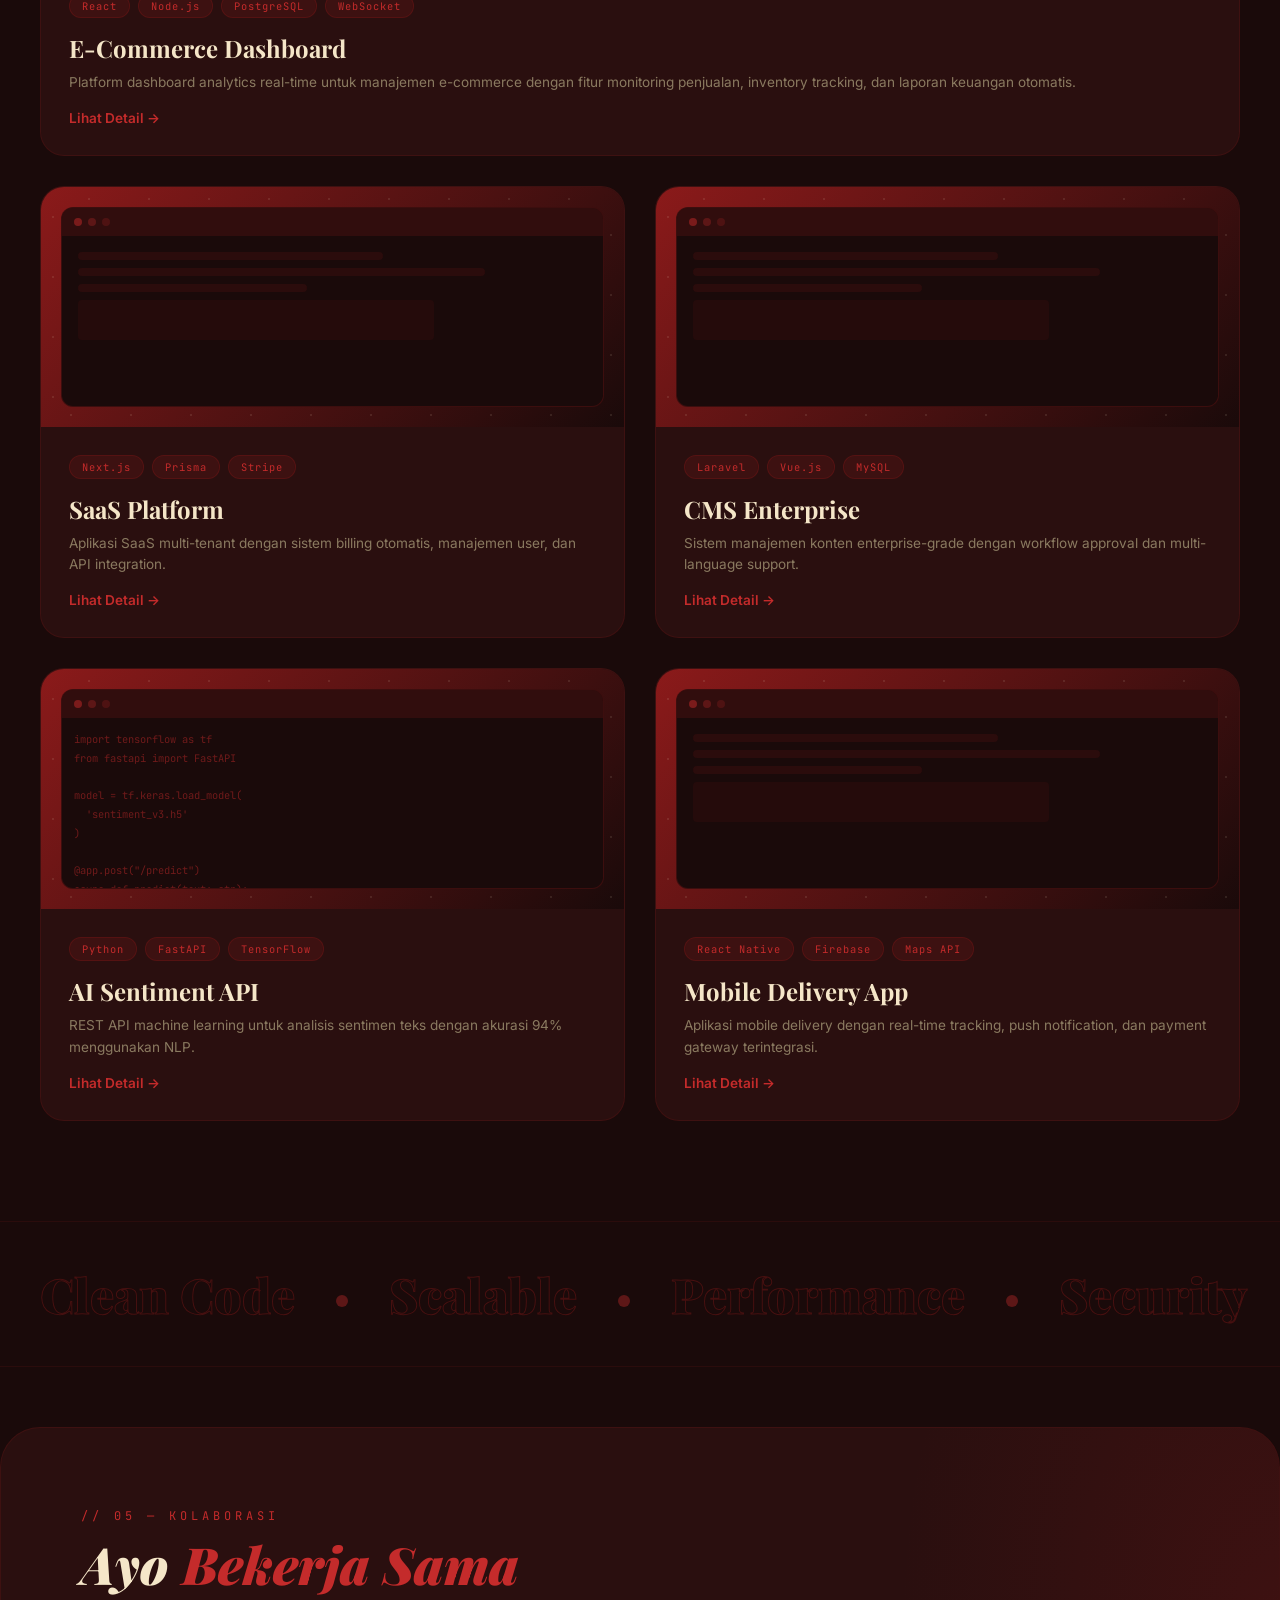
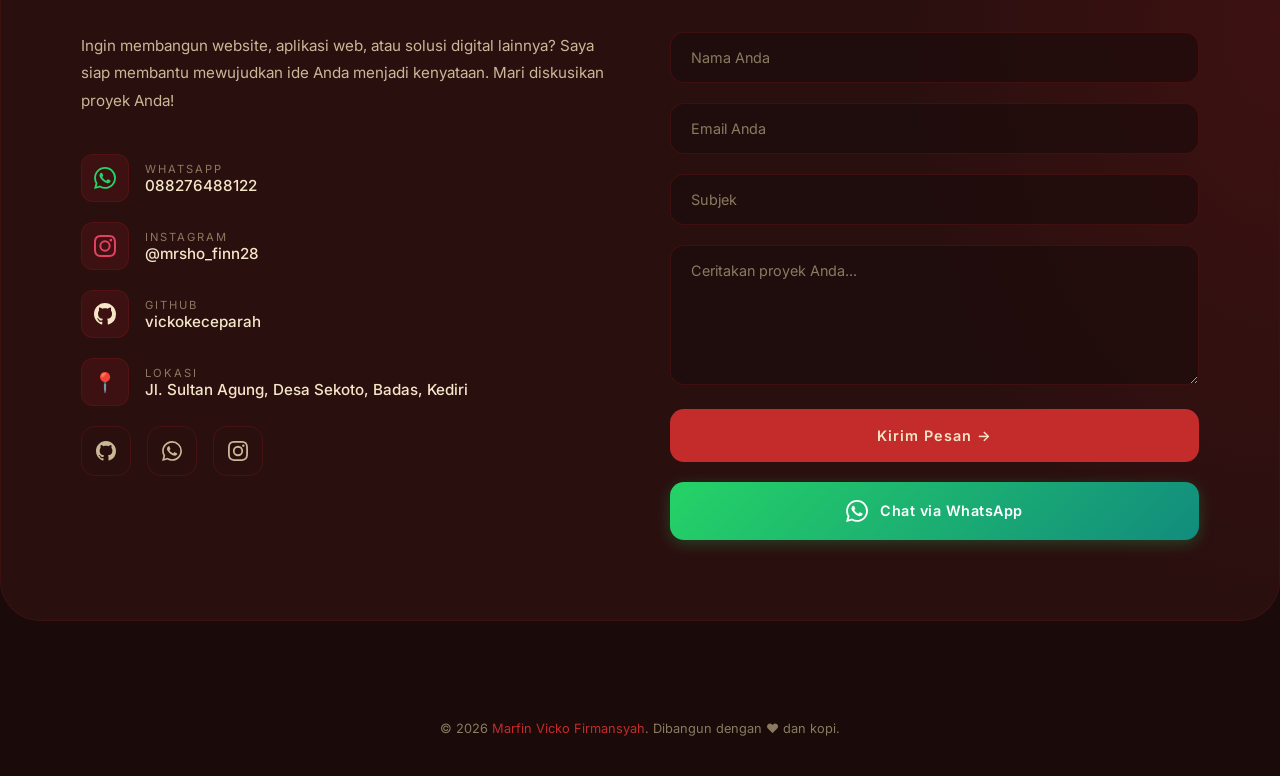
==== commit 634fd026: "Update index.html" ====
--- a/index.html
+++ b/index.html
@@ -21,7 +21,7 @@
         <li><a href="#process">Proses</a></li>
         <li><a href="#projects">Proyek</a></li>
         <li><a href="#contact">Kontak</a></li>
-        <li><a href="https://google.com">TEST</a></li>
+        <li><a href="./jj.html">JJ kece</a></li>
       </ul>
       <button class="menu-toggle" id="menuToggle" aria-label="Menu">
         <span></span>
@@ -38,7 +38,7 @@
         <li><a href="#process" onclick="closeMobileMenu()">Proses</a></li>
         <li><a href="#projects" onclick="closeMobileMenu()">Proyek</a></li>
         <li><a href="#contact" onclick="closeMobileMenu()">Kontak</a></li>
-        <li><a href="https://google.com">TEST</a>JJ kece</li>
+        <li><a href="./jj.html">JJ kece</a></li>
       </ul>
     </div>
 
